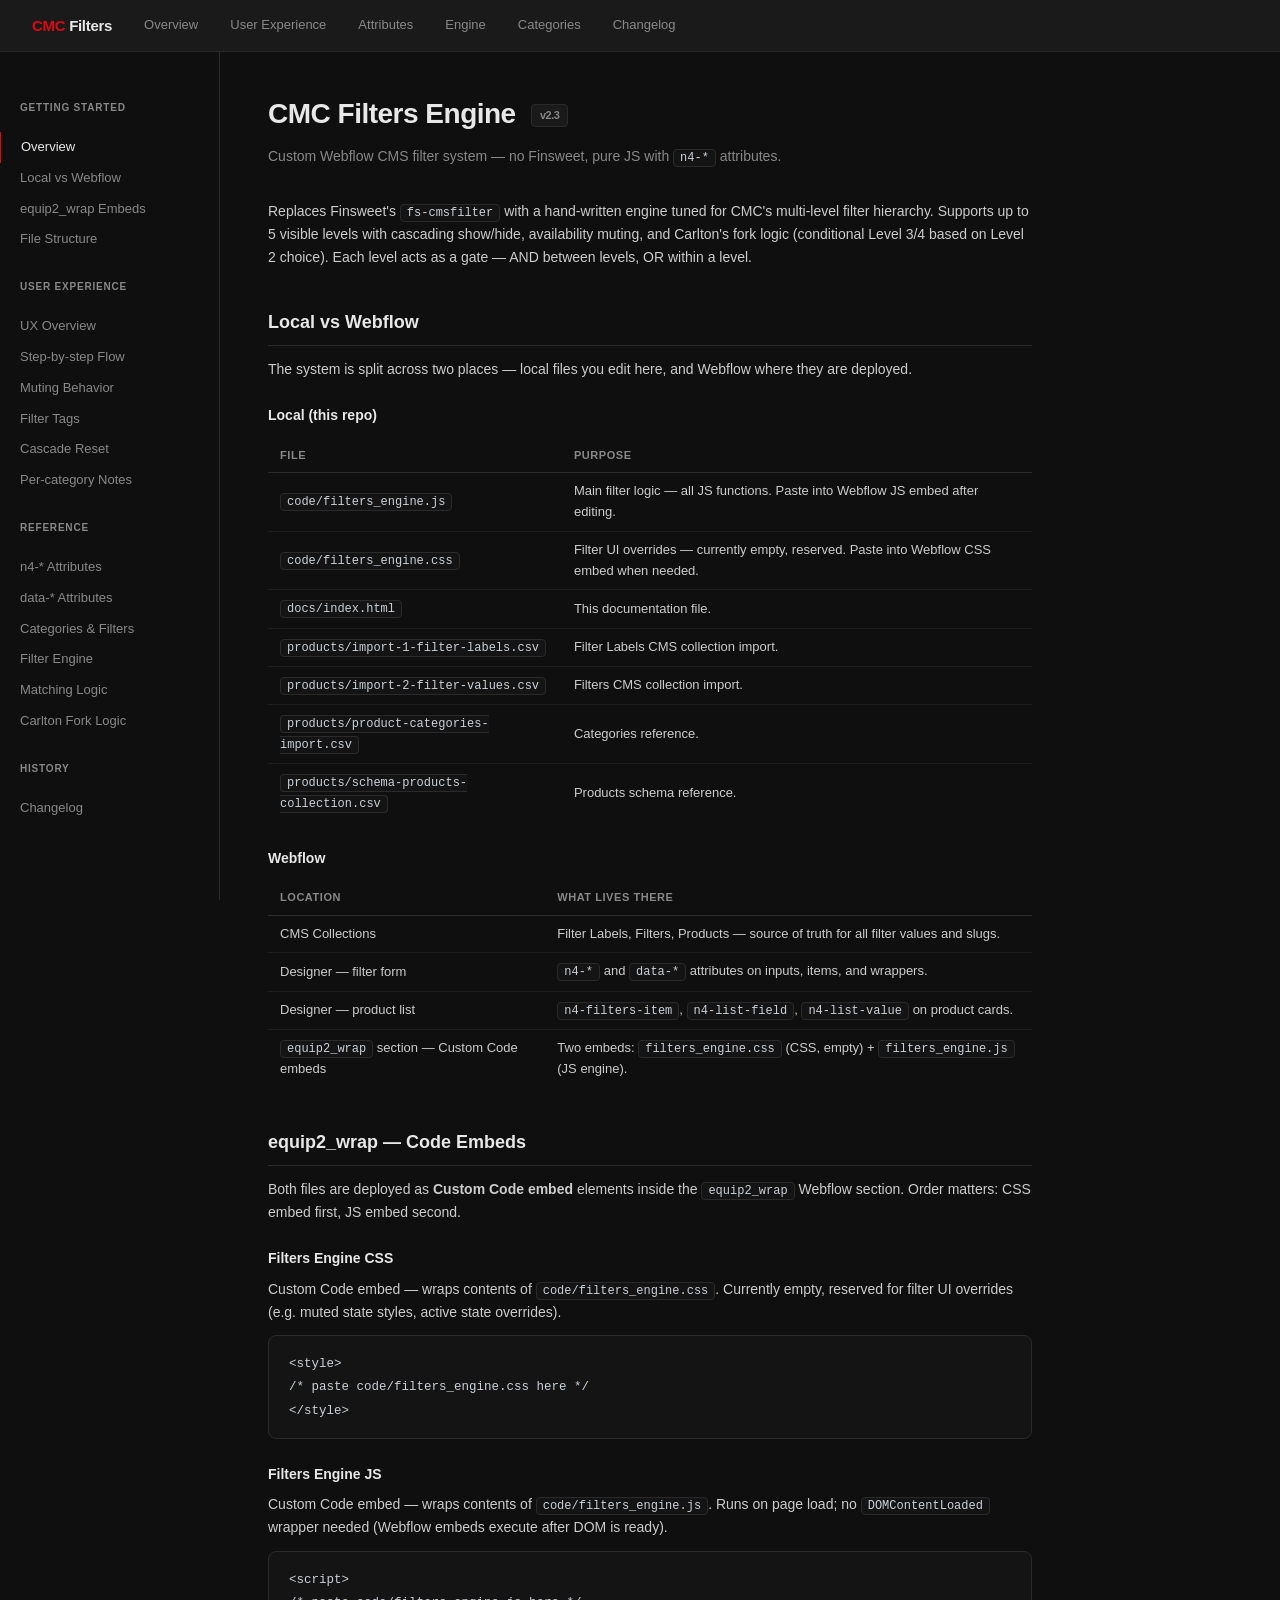
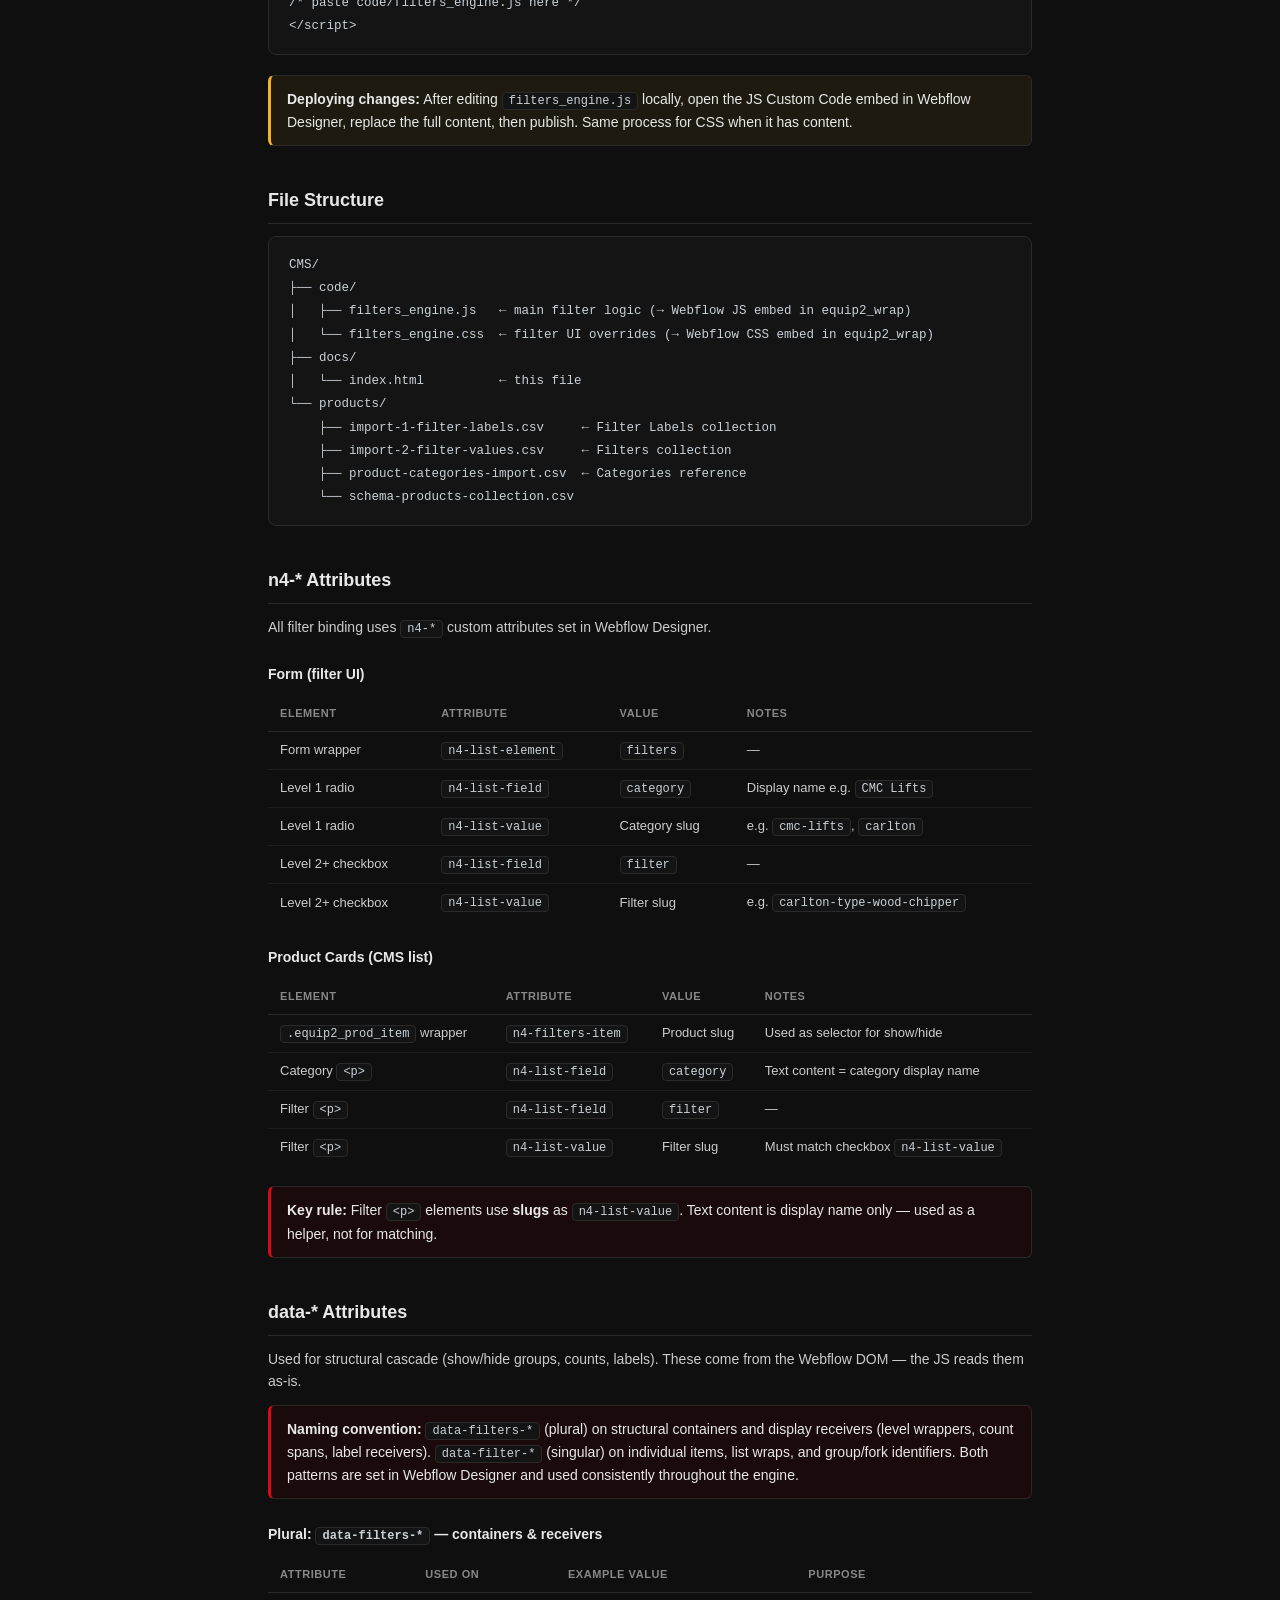
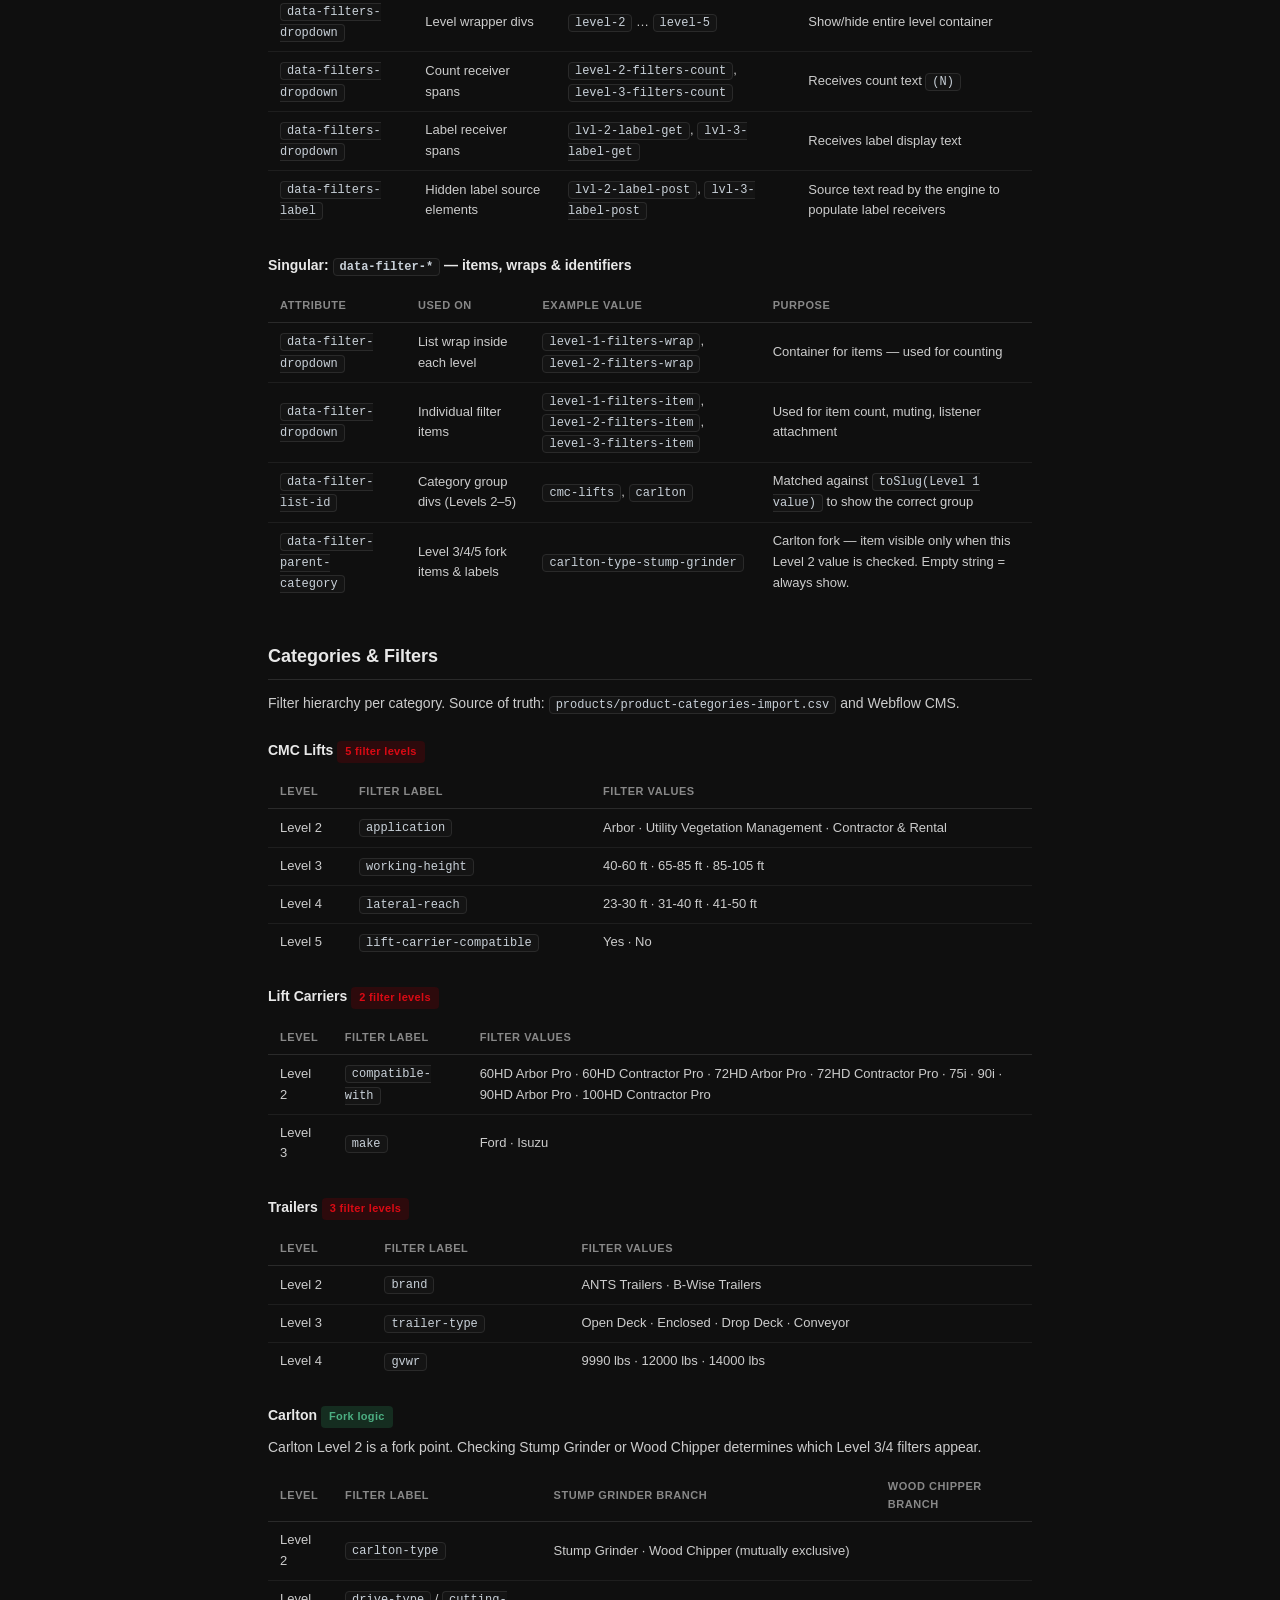
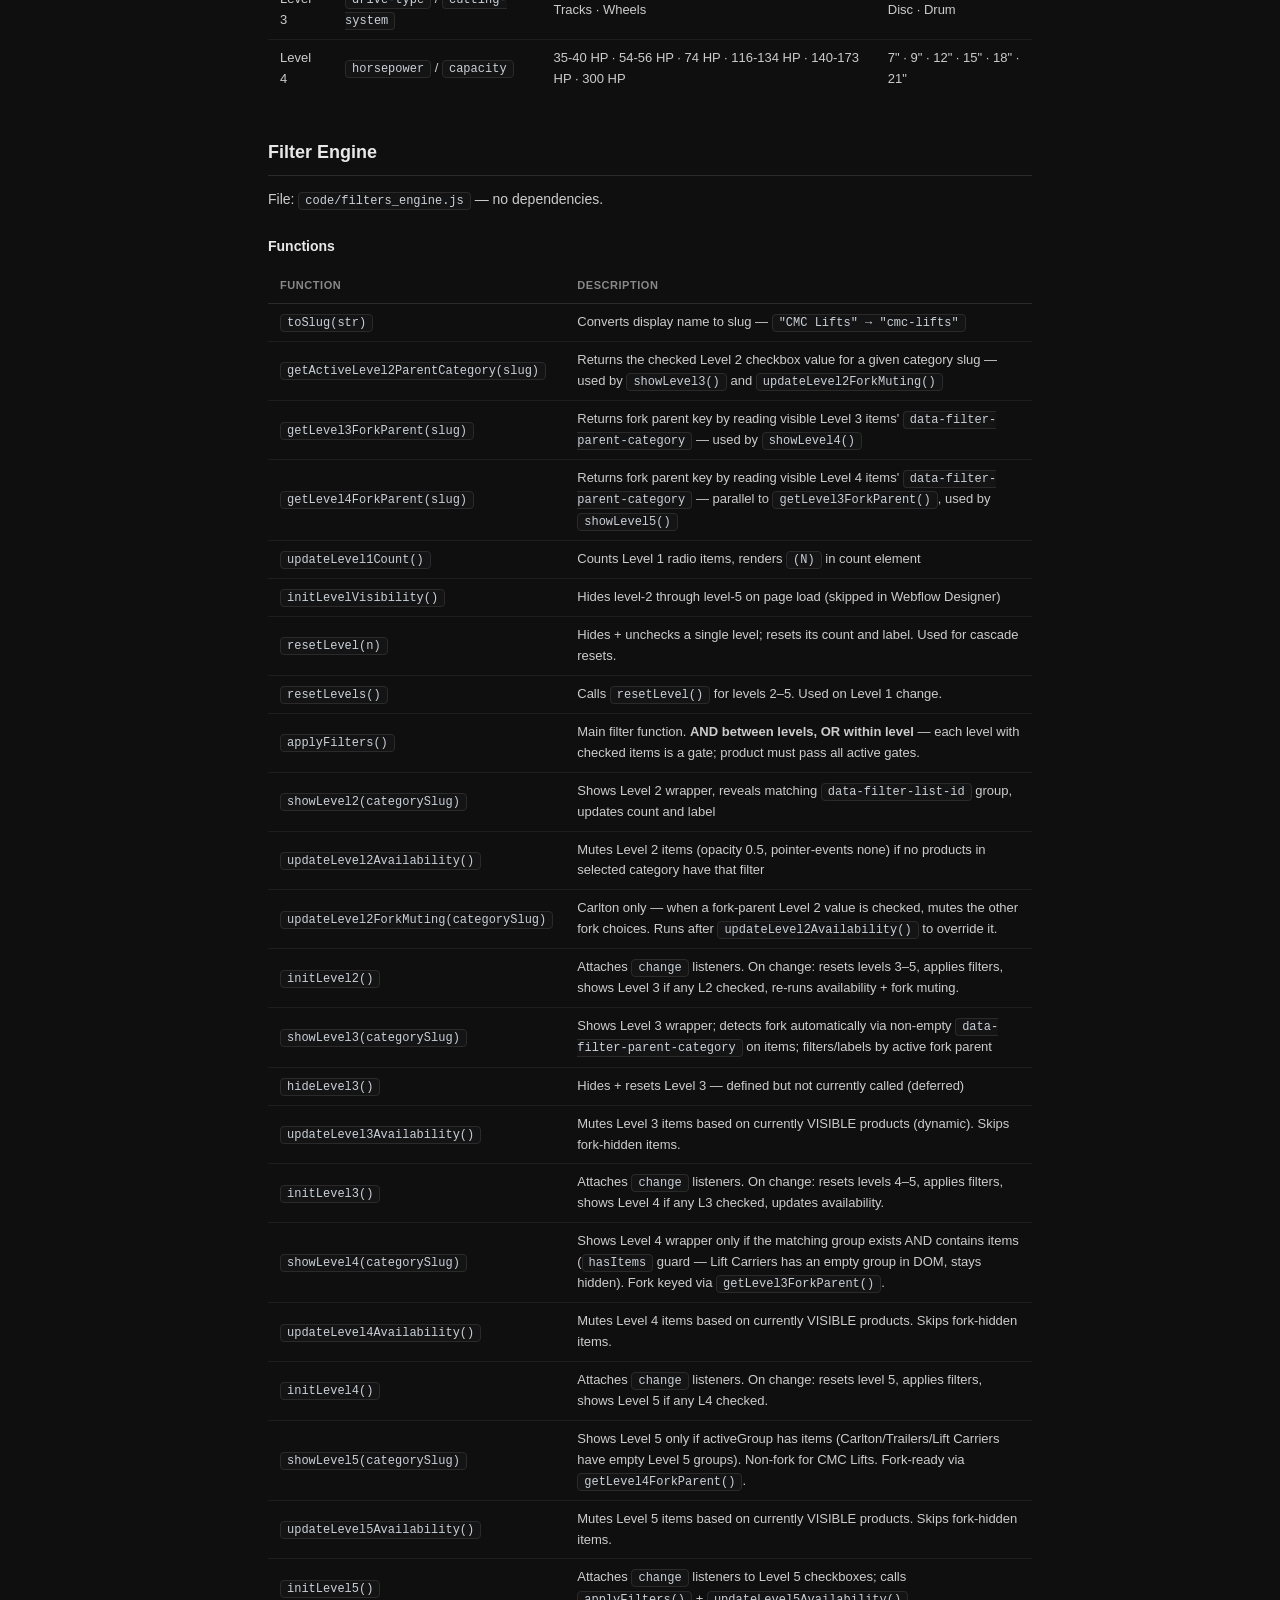
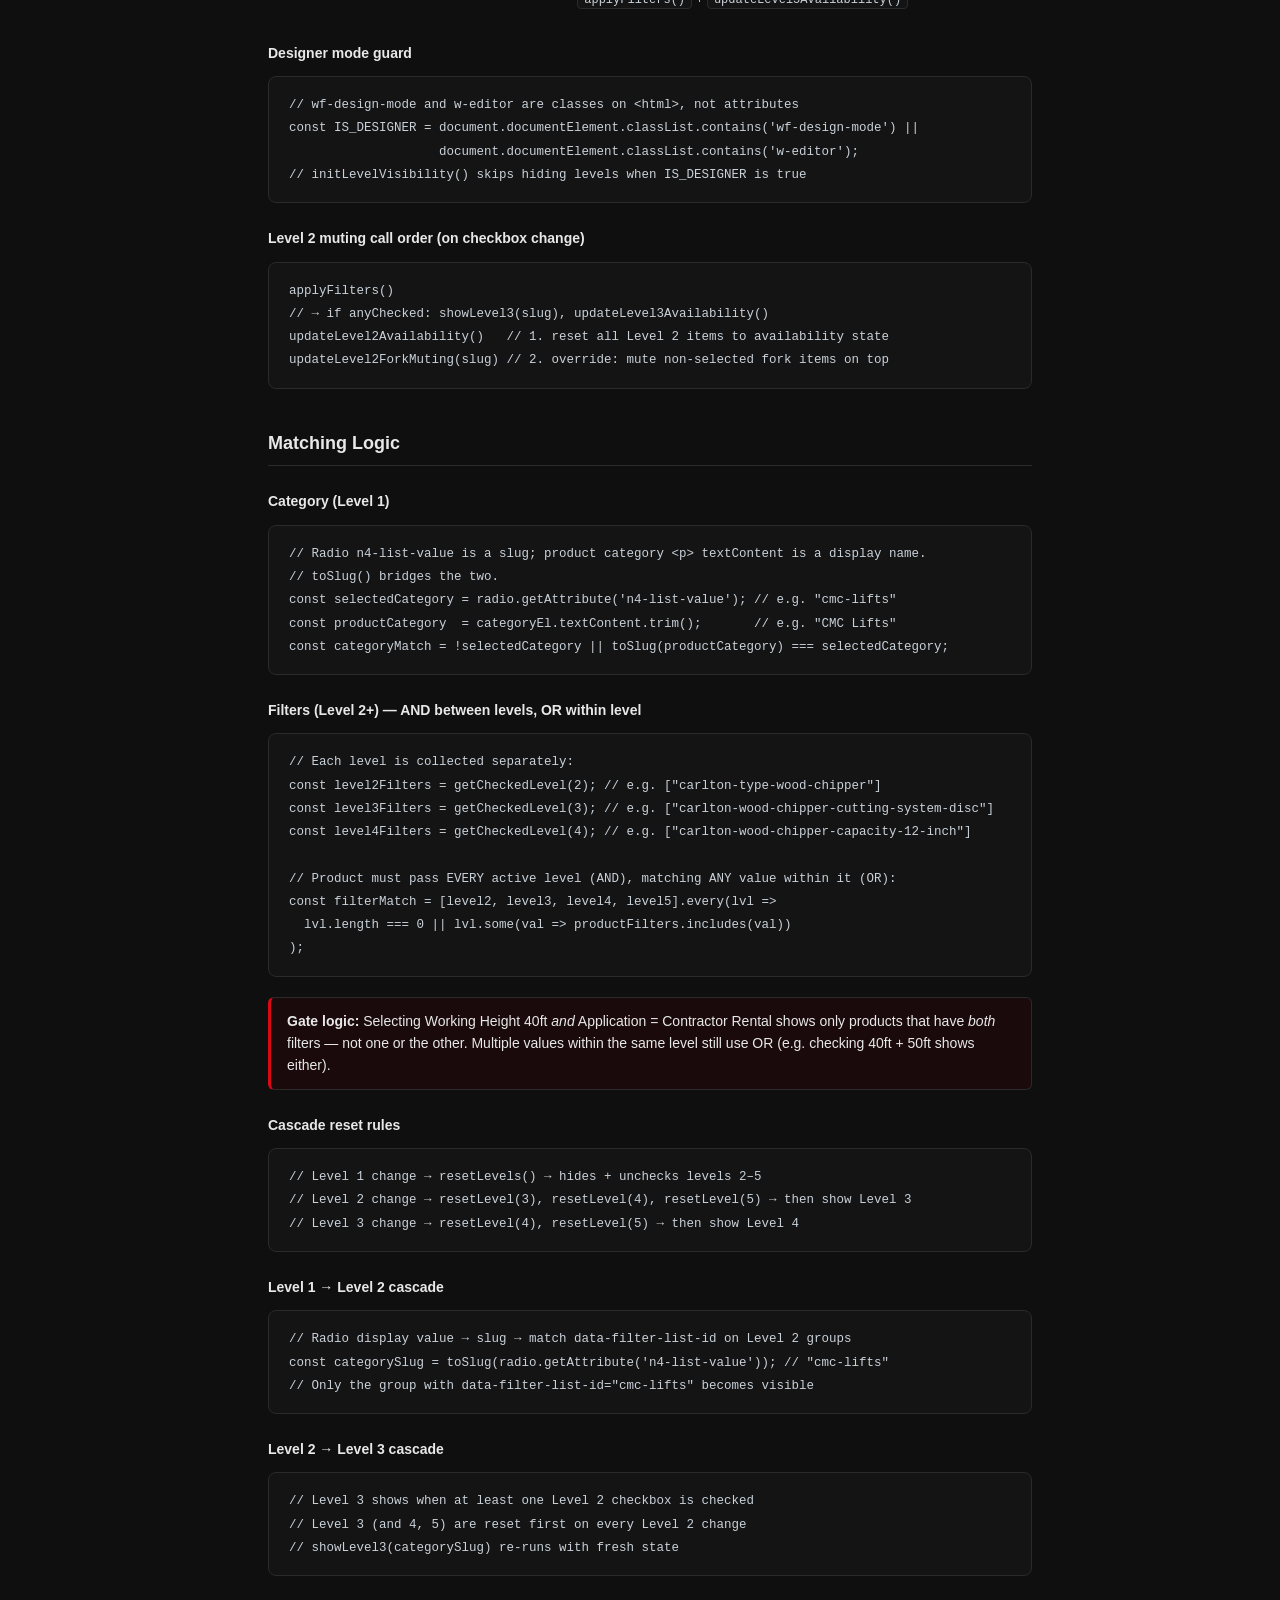
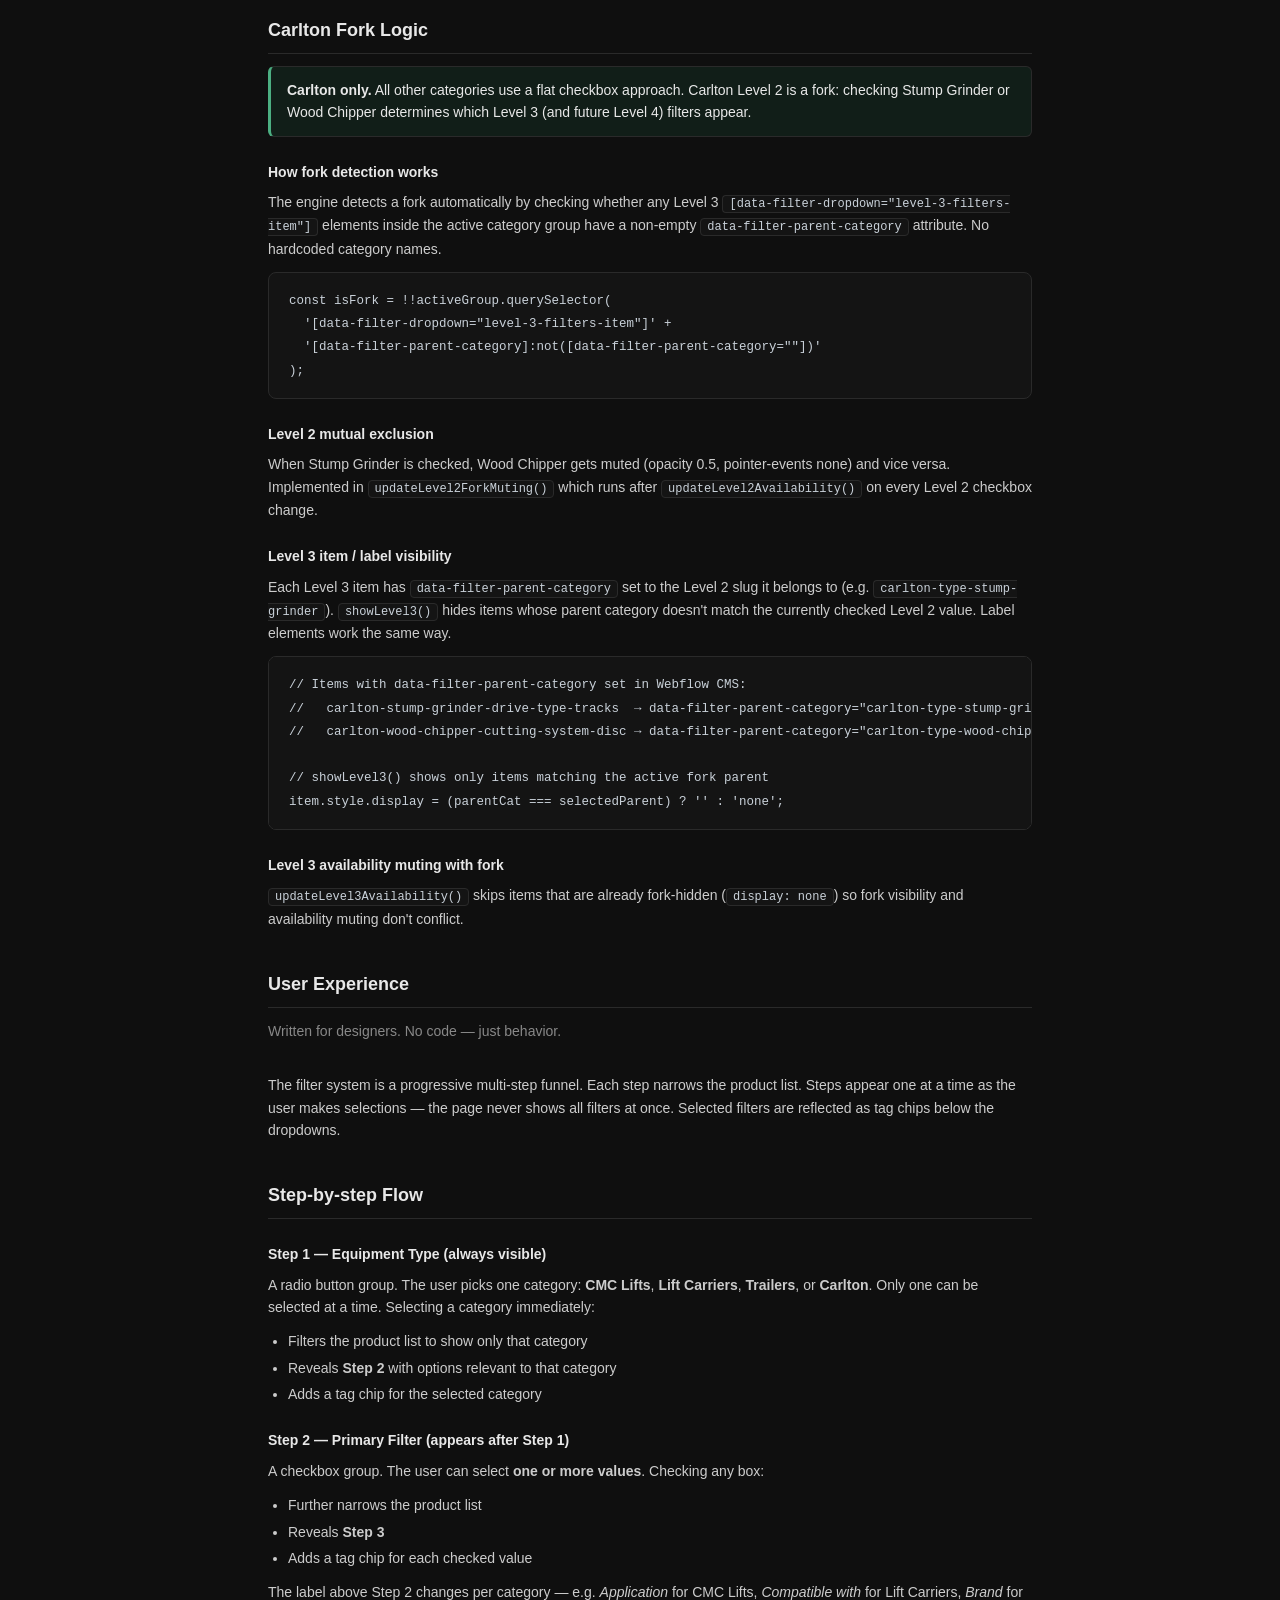
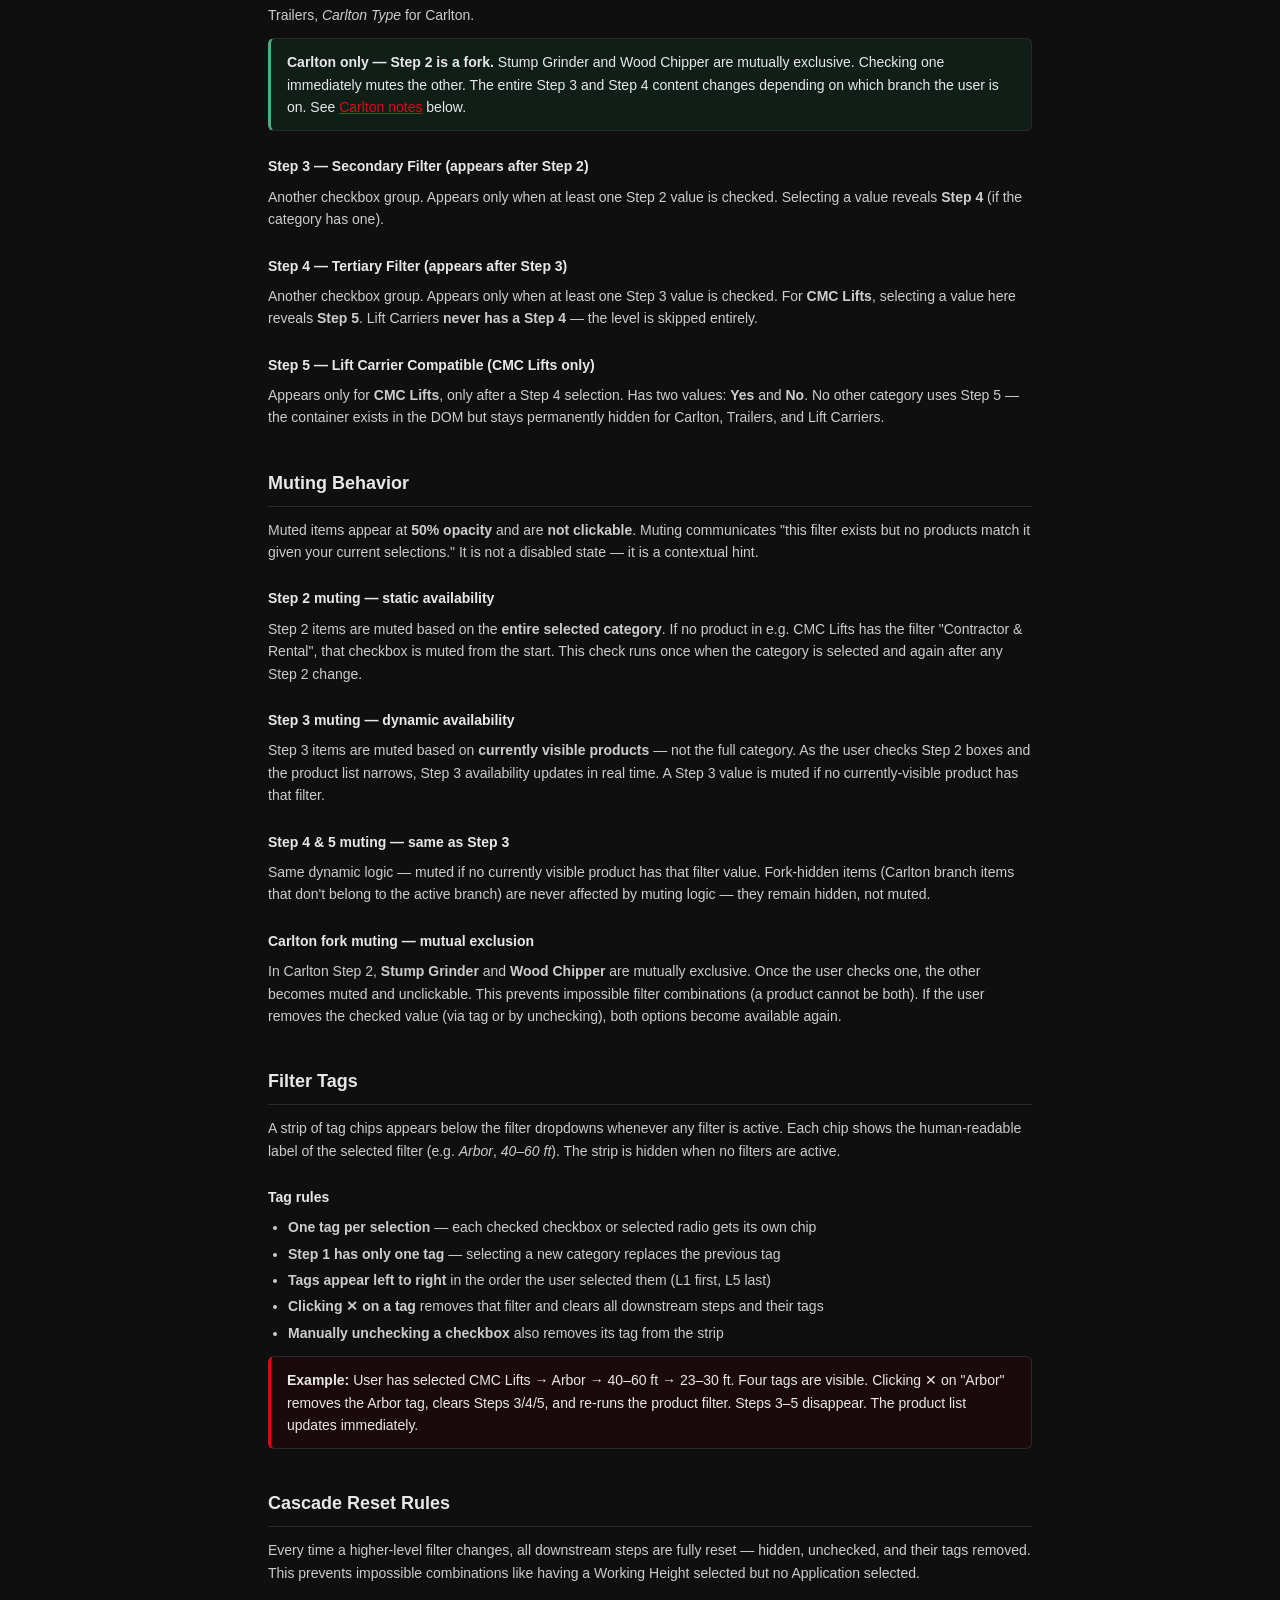
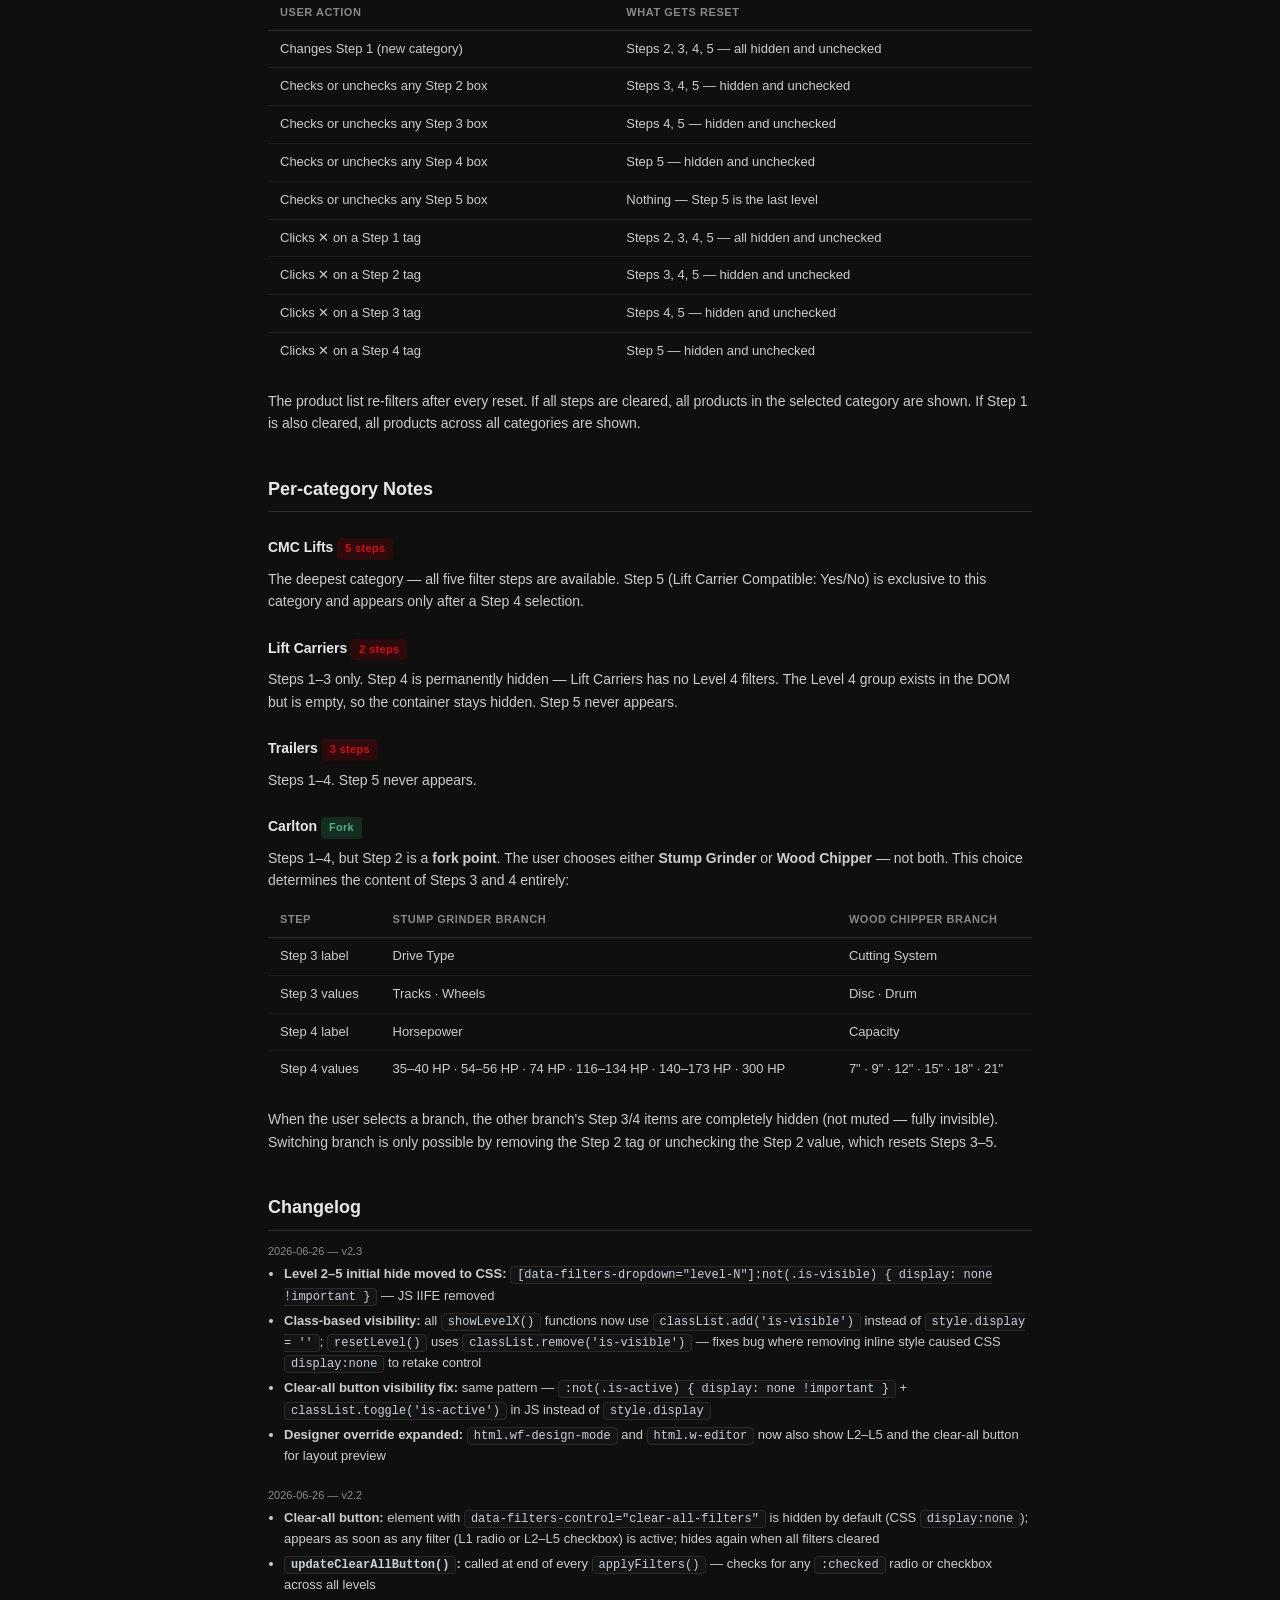
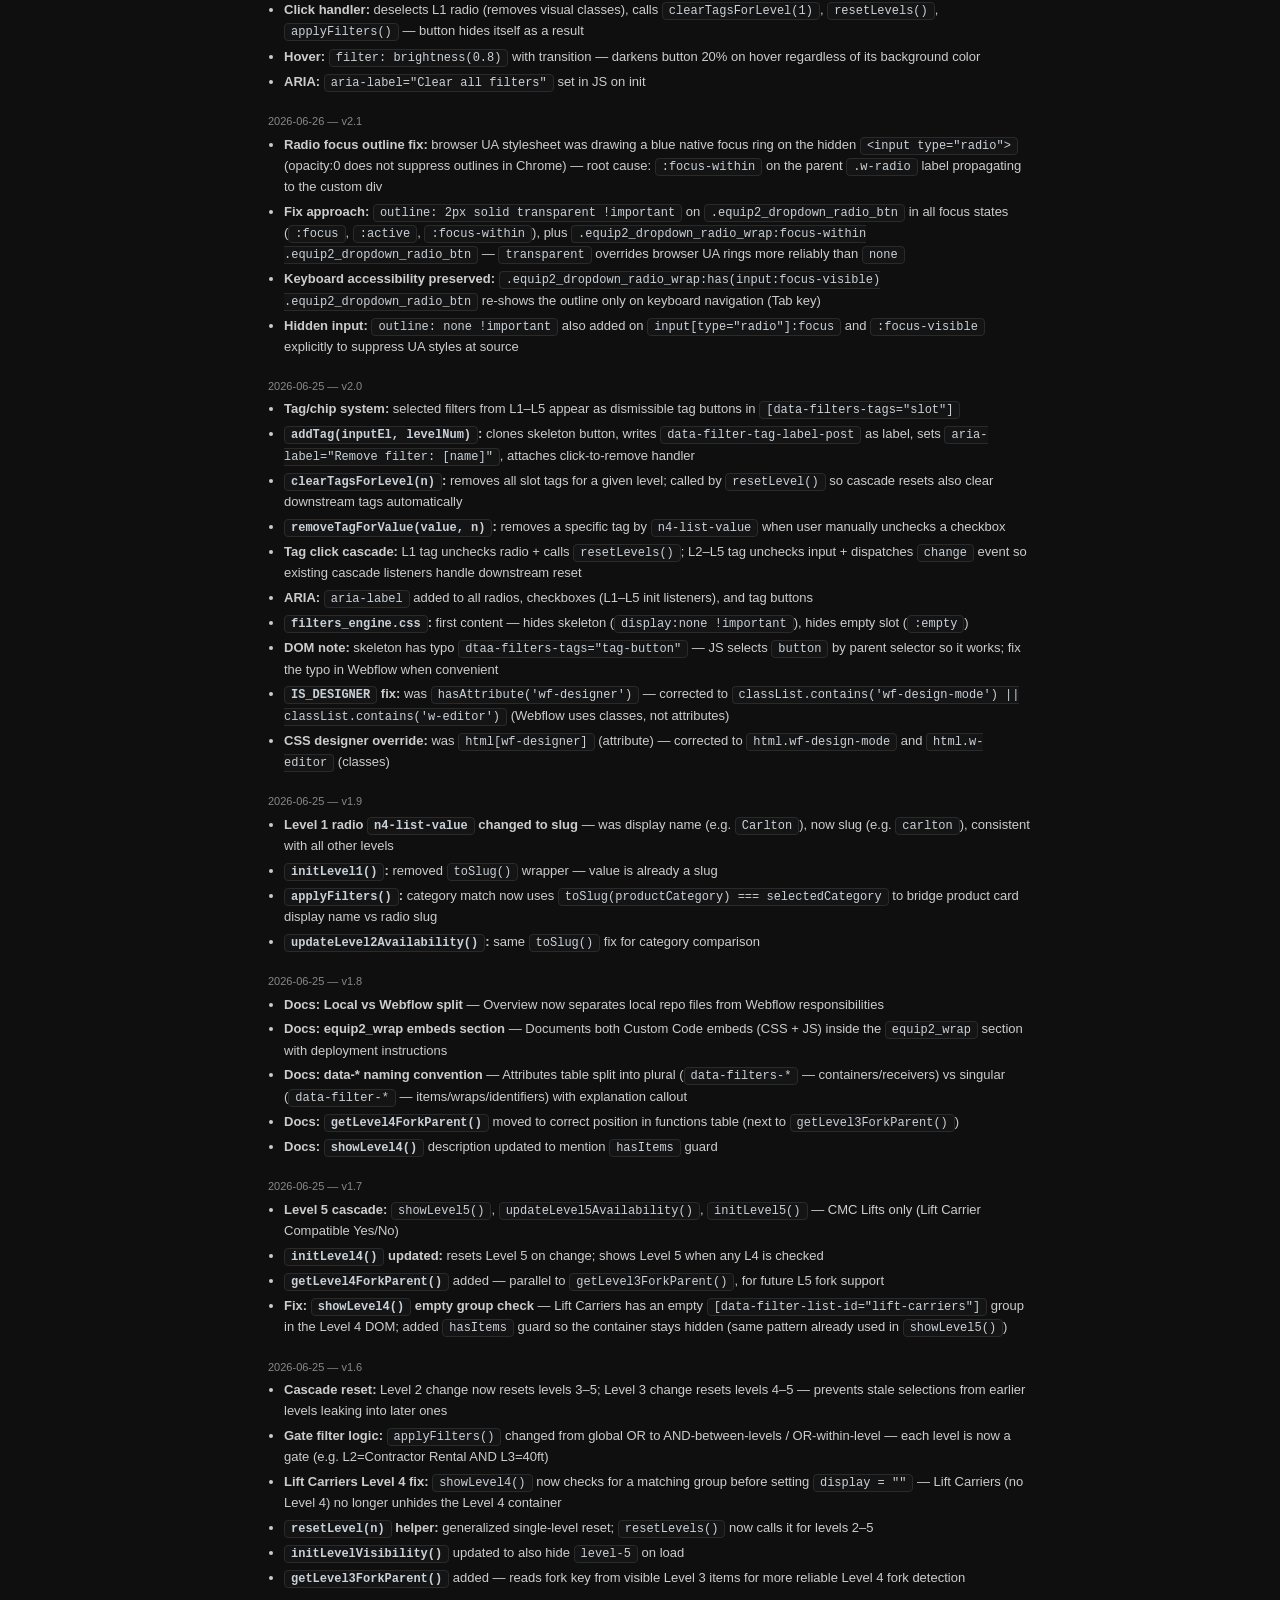
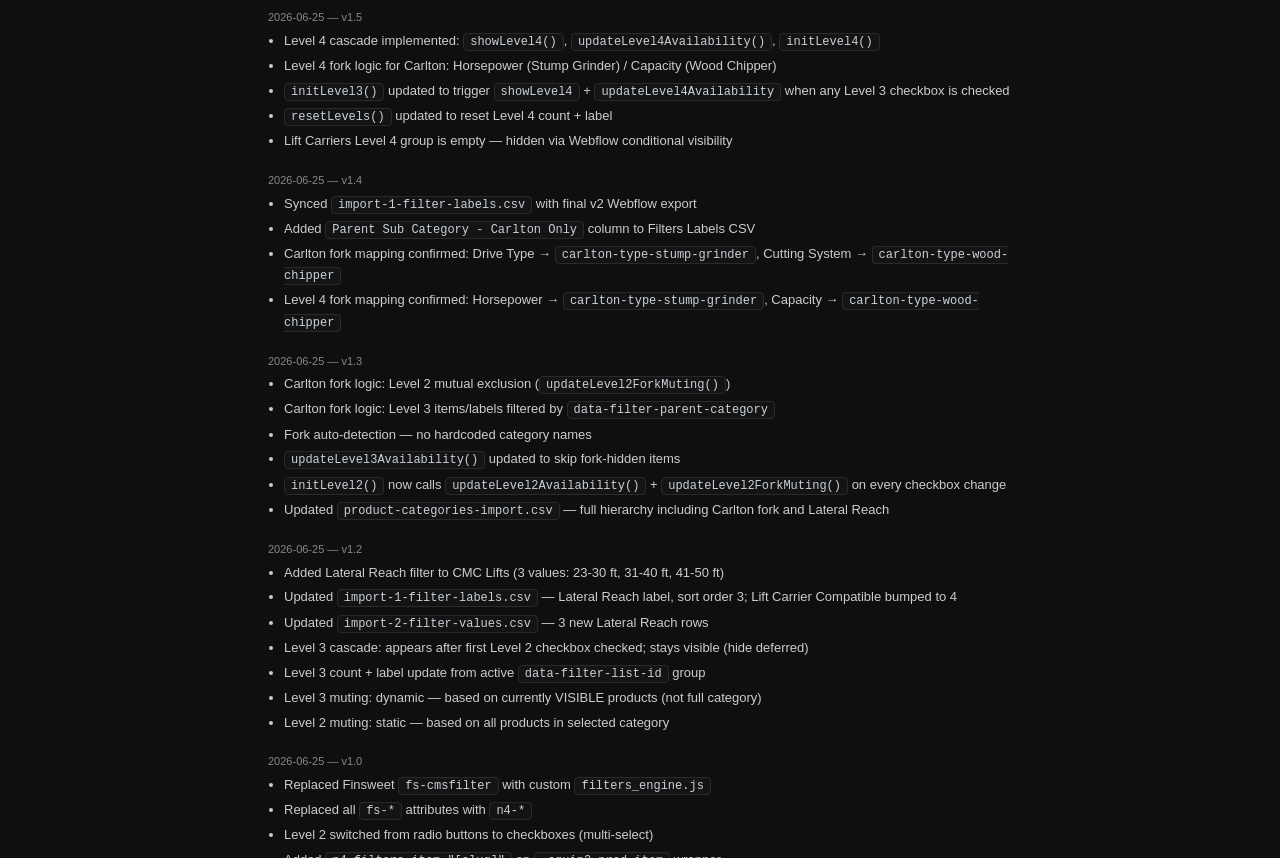
==== index.html @ 86ba0fef "chore: root index.html for GitHub Pages" ====
<!DOCTYPE html>
<html lang="en">
<head>
  <meta charset="UTF-8" />
  <meta name="viewport" content="width=device-width, initial-scale=1.0" />
  <title>CMC Filters Engine v2.3 — Docs</title>
  <style>
    :root {
      --bg: #0f0f0f;
      --surface: #1a1a1a;
      --border: #2a2a2a;
      --text: #e8e8e8;
      --muted: #888;
      --accent: #da0a14;
      --accent-hover: #ee1621;
      --green: #4caf82;
      --yellow: #f0b429;
      --red: #e05252;
      --code-bg: #141414;
    }
    * { box-sizing: border-box; margin: 0; padding: 0; }
    body {
      font-family: -apple-system, BlinkMacSystemFont, "Segoe UI", sans-serif;
      background: var(--bg);
      color: var(--text);
      font-size: 14px;
      line-height: 1.6;
    }
    nav {
      position: sticky; top: 0;
      background: var(--surface);
      border-bottom: 1px solid var(--border);
      padding: 0 32px;
      display: flex; align-items: center; gap: 32px;
      height: 52px;
      z-index: 100;
    }
    nav .logo { font-weight: 700; font-size: 15px; color: var(--accent); letter-spacing: -0.3px; }
    nav .logo span { color: var(--text); }
    nav a { color: var(--muted); text-decoration: none; font-size: 13px; }
    nav a:hover { color: var(--text); }
    .layout { display: flex; min-height: calc(100vh - 52px); }
    aside {
      width: 220px; flex-shrink: 0;
      border-right: 1px solid var(--border);
      padding: 24px 0;
      position: sticky; top: 52px;
      height: calc(100vh - 52px);
      overflow-y: auto;
    }
    aside h3 {
      font-size: 10px; font-weight: 600; letter-spacing: 0.08em;
      text-transform: uppercase; color: var(--muted);
      padding: 0 20px 8px;
    }
    aside ul { list-style: none; }
    aside ul li a {
      display: block; padding: 5px 20px;
      color: var(--muted); text-decoration: none; font-size: 13px;
    }
    aside ul li a:hover, aside ul li a.active { color: var(--text); }
    aside ul li a.active { border-left: 2px solid var(--accent); margin-left: -1px; }
    aside .section-gap { margin-top: 20px; }
    main { flex: 1; padding: 40px 48px; max-width: 860px; }
    h1 { font-size: 28px; font-weight: 700; margin-bottom: 8px; letter-spacing: -0.5px; }
    h2 {
      font-size: 18px; font-weight: 600; margin: 40px 0 12px;
      padding-bottom: 8px; border-bottom: 1px solid var(--border);
    }
    h3 { font-size: 14px; font-weight: 600; margin: 24px 0 8px; }
    p { margin-bottom: 12px; color: #ccc; }
    .subtitle { color: var(--muted); font-size: 14px; margin-bottom: 32px; }
    code {
      font-family: "SF Mono", "Fira Code", monospace;
      background: var(--code-bg);
      border: 1px solid var(--border);
      padding: 1px 6px; border-radius: 4px;
      font-size: 12px; color: #c9d1d9;
    }
    pre {
      background: var(--code-bg);
      border: 1px solid var(--border);
      border-radius: 8px;
      padding: 16px 20px;
      overflow-x: auto;
      margin: 12px 0 20px;
    }
    pre code {
      background: none; border: none; padding: 0;
      font-size: 12.5px; line-height: 1.7;
    }
    table { width: 100%; border-collapse: collapse; margin: 12px 0 20px; }
    th {
      text-align: left; font-size: 11px; font-weight: 600;
      text-transform: uppercase; letter-spacing: 0.05em;
      color: var(--muted); padding: 8px 12px;
      border-bottom: 1px solid var(--border);
    }
    td { padding: 8px 12px; border-bottom: 1px solid #1e1e1e; font-size: 13px; color: #ccc; }
    tr:last-child td { border-bottom: none; }
    .badge {
      display: inline-block; padding: 2px 8px; border-radius: 4px;
      font-size: 11px; font-weight: 600; letter-spacing: 0.03em;
    }
    .badge-blue { background: #2d0a0c; color: var(--accent); }
    .badge-green { background: #152d20; color: var(--green); }
    .badge-yellow { background: #2d2010; color: var(--yellow); }
    .callout {
      border: 1px solid var(--border);
      border-left: 3px solid var(--accent);
      background: #1a0a0b;
      border-radius: 6px;
      padding: 12px 16px;
      margin: 12px 0 20px;
    }
    .callout.warn { border-left-color: var(--yellow); background: #1e1a10; }
    .callout.fork { border-left-color: var(--green); background: #111e18; }
    .version-tag {
      display: inline-block;
      background: var(--surface); border: 1px solid var(--border);
      border-radius: 4px; padding: 2px 8px;
      font-size: 11px; color: var(--muted);
      margin-left: 8px; vertical-align: middle;
    }
    .changelog-entry { margin-bottom: 20px; }
    .changelog-entry .date { font-size: 11px; color: var(--muted); margin-bottom: 4px; }
    .changelog-entry ul { padding-left: 16px; color: #ccc; }
    .changelog-entry ul li { margin-bottom: 4px; font-size: 13px; }
    section { scroll-margin-top: 68px; }
  </style>
</head>
<body>

<nav>
  <span class="logo">CMC <span>Filters</span></span>
  <a href="#overview">Overview</a>
  <a href="#ux">User Experience</a>
  <a href="#attributes">Attributes</a>
  <a href="#engine">Engine</a>
  <a href="#categories">Categories</a>
  <a href="#changelog">Changelog</a>
</nav>

<div class="layout">
  <aside>
    <h3>Getting Started</h3>
    <ul>
      <li><a href="#overview" class="active">Overview</a></li>
      <li><a href="#local-vs-webflow">Local vs Webflow</a></li>
      <li><a href="#equip2-embed">equip2_wrap Embeds</a></li>
      <li><a href="#structure">File Structure</a></li>
    </ul>
    <div class="section-gap">
      <h3>User Experience</h3>
      <ul>
        <li><a href="#ux">UX Overview</a></li>
        <li><a href="#ux-flow">Step-by-step Flow</a></li>
        <li><a href="#ux-muting">Muting Behavior</a></li>
        <li><a href="#ux-tags">Filter Tags</a></li>
        <li><a href="#ux-cascade">Cascade Reset</a></li>
        <li><a href="#ux-categories">Per-category Notes</a></li>
      </ul>
    </div>
    <div class="section-gap">
      <h3>Reference</h3>
      <ul>
        <li><a href="#attributes">n4-* Attributes</a></li>
        <li><a href="#data-attributes">data-* Attributes</a></li>
        <li><a href="#categories">Categories & Filters</a></li>
        <li><a href="#engine">Filter Engine</a></li>
        <li><a href="#matching">Matching Logic</a></li>
        <li><a href="#fork">Carlton Fork Logic</a></li>
      </ul>
    </div>
    <div class="section-gap">
      <h3>History</h3>
      <ul>
        <li><a href="#changelog">Changelog</a></li>
      </ul>
    </div>
  </aside>

  <main>

    <section id="overview">
      <h1>CMC Filters Engine <span class="version-tag">v2.3</span></h1>
      <p class="subtitle">Custom Webflow CMS filter system — no Finsweet, pure JS with <code>n4-*</code> attributes.</p>
      <p>
        Replaces Finsweet's <code>fs-cmsfilter</code> with a hand-written engine tuned for CMC's
        multi-level filter hierarchy. Supports up to 5 visible levels with cascading show/hide,
        availability muting, and Carlton's fork logic (conditional Level 3/4 based on Level 2 choice).
        Each level acts as a gate — AND between levels, OR within a level.
      </p>

      <h2 id="local-vs-webflow">Local vs Webflow</h2>
      <p>The system is split across two places — local files you edit here, and Webflow where they are deployed.</p>

      <h3>Local (this repo)</h3>
      <table>
        <thead><tr><th>File</th><th>Purpose</th></tr></thead>
        <tbody>
          <tr><td><code>code/filters_engine.js</code></td><td>Main filter logic — all JS functions. Paste into Webflow JS embed after editing.</td></tr>
          <tr><td><code>code/filters_engine.css</code></td><td>Filter UI overrides — currently empty, reserved. Paste into Webflow CSS embed when needed.</td></tr>
          <tr><td><code>docs/index.html</code></td><td>This documentation file.</td></tr>
          <tr><td><code>products/import-1-filter-labels.csv</code></td><td>Filter Labels CMS collection import.</td></tr>
          <tr><td><code>products/import-2-filter-values.csv</code></td><td>Filters CMS collection import.</td></tr>
          <tr><td><code>products/product-categories-import.csv</code></td><td>Categories reference.</td></tr>
          <tr><td><code>products/schema-products-collection.csv</code></td><td>Products schema reference.</td></tr>
        </tbody>
      </table>

      <h3>Webflow</h3>
      <table>
        <thead><tr><th>Location</th><th>What lives there</th></tr></thead>
        <tbody>
          <tr><td>CMS Collections</td><td>Filter Labels, Filters, Products — source of truth for all filter values and slugs.</td></tr>
          <tr><td>Designer — filter form</td><td><code>n4-*</code> and <code>data-*</code> attributes on inputs, items, and wrappers.</td></tr>
          <tr><td>Designer — product list</td><td><code>n4-filters-item</code>, <code>n4-list-field</code>, <code>n4-list-value</code> on product cards.</td></tr>
          <tr><td><code>equip2_wrap</code> section — Custom Code embeds</td><td>Two embeds: <code>filters_engine.css</code> (CSS, empty) + <code>filters_engine.js</code> (JS engine).</td></tr>
        </tbody>
      </table>

      <h2 id="equip2-embed">equip2_wrap — Code Embeds</h2>
      <p>
        Both files are deployed as <strong>Custom Code embed</strong> elements inside the
        <code>equip2_wrap</code> Webflow section. Order matters: CSS embed first, JS embed second.
      </p>

      <h3>Filters Engine CSS</h3>
      <p>Custom Code embed — wraps contents of <code>code/filters_engine.css</code>. Currently empty, reserved for filter UI overrides (e.g. muted state styles, active state overrides).</p>
      <pre><code>&lt;style&gt;
/* paste code/filters_engine.css here */
&lt;/style&gt;</code></pre>

      <h3>Filters Engine JS</h3>
      <p>Custom Code embed — wraps contents of <code>code/filters_engine.js</code>. Runs on page load; no <code>DOMContentLoaded</code> wrapper needed (Webflow embeds execute after DOM is ready).</p>
      <pre><code>&lt;script&gt;
/* paste code/filters_engine.js here */
&lt;/script&gt;</code></pre>

      <div class="callout warn">
        <strong>Deploying changes:</strong> After editing <code>filters_engine.js</code> locally, open the JS Custom Code embed in Webflow Designer, replace the full content, then publish. Same process for CSS when it has content.
      </div>

      <h2 id="structure">File Structure</h2>
      <pre><code>CMS/
├── code/
│   ├── filters_engine.js   ← main filter logic (→ Webflow JS embed in equip2_wrap)
│   └── filters_engine.css  ← filter UI overrides (→ Webflow CSS embed in equip2_wrap)
├── docs/
│   └── index.html          ← this file
└── products/
    ├── import-1-filter-labels.csv     ← Filter Labels collection
    ├── import-2-filter-values.csv     ← Filters collection
    ├── product-categories-import.csv  ← Categories reference
    └── schema-products-collection.csv</code></pre>
    </section>

    <section id="attributes">
      <h2>n4-* Attributes</h2>
      <p>All filter binding uses <code>n4-*</code> custom attributes set in Webflow Designer.</p>

      <h3>Form (filter UI)</h3>
      <table>
        <thead><tr><th>Element</th><th>Attribute</th><th>Value</th><th>Notes</th></tr></thead>
        <tbody>
          <tr><td>Form wrapper</td><td><code>n4-list-element</code></td><td><code>filters</code></td><td>—</td></tr>
          <tr><td>Level 1 radio</td><td><code>n4-list-field</code></td><td><code>category</code></td><td>Display name e.g. <code>CMC Lifts</code></td></tr>
          <tr><td>Level 1 radio</td><td><code>n4-list-value</code></td><td>Category slug</td><td>e.g. <code>cmc-lifts</code>, <code>carlton</code></td></tr>
          <tr><td>Level 2+ checkbox</td><td><code>n4-list-field</code></td><td><code>filter</code></td><td>—</td></tr>
          <tr><td>Level 2+ checkbox</td><td><code>n4-list-value</code></td><td>Filter slug</td><td>e.g. <code>carlton-type-wood-chipper</code></td></tr>
        </tbody>
      </table>

      <h3>Product Cards (CMS list)</h3>
      <table>
        <thead><tr><th>Element</th><th>Attribute</th><th>Value</th><th>Notes</th></tr></thead>
        <tbody>
          <tr><td><code>.equip2_prod_item</code> wrapper</td><td><code>n4-filters-item</code></td><td>Product slug</td><td>Used as selector for show/hide</td></tr>
          <tr><td>Category <code>&lt;p&gt;</code></td><td><code>n4-list-field</code></td><td><code>category</code></td><td>Text content = category display name</td></tr>
          <tr><td>Filter <code>&lt;p&gt;</code></td><td><code>n4-list-field</code></td><td><code>filter</code></td><td>—</td></tr>
          <tr><td>Filter <code>&lt;p&gt;</code></td><td><code>n4-list-value</code></td><td>Filter slug</td><td>Must match checkbox <code>n4-list-value</code></td></tr>
        </tbody>
      </table>

      <div class="callout">
        <strong>Key rule:</strong> Filter <code>&lt;p&gt;</code> elements use <strong>slugs</strong> as <code>n4-list-value</code>.
        Text content is display name only — used as a helper, not for matching.
      </div>
    </section>

    <section id="data-attributes">
      <h2>data-* Attributes</h2>
      <p>Used for structural cascade (show/hide groups, counts, labels). These come from the Webflow DOM — the JS reads them as-is.</p>

      <div class="callout">
        <strong>Naming convention:</strong> <code>data-filters-*</code> (plural) on structural containers and display receivers (level wrappers, count spans, label receivers).
        <code>data-filter-*</code> (singular) on individual items, list wraps, and group/fork identifiers.
        Both patterns are set in Webflow Designer and used consistently throughout the engine.
      </div>

      <h3>Plural: <code>data-filters-*</code> — containers &amp; receivers</h3>
      <table>
        <thead><tr><th>Attribute</th><th>Used on</th><th>Example value</th><th>Purpose</th></tr></thead>
        <tbody>
          <tr><td><code>data-filters-dropdown</code></td><td>Level wrapper divs</td><td><code>level-2</code> … <code>level-5</code></td><td>Show/hide entire level container</td></tr>
          <tr><td><code>data-filters-dropdown</code></td><td>Count receiver spans</td><td><code>level-2-filters-count</code>, <code>level-3-filters-count</code></td><td>Receives count text <code>(N)</code></td></tr>
          <tr><td><code>data-filters-dropdown</code></td><td>Label receiver spans</td><td><code>lvl-2-label-get</code>, <code>lvl-3-label-get</code></td><td>Receives label display text</td></tr>
          <tr><td><code>data-filters-label</code></td><td>Hidden label source elements</td><td><code>lvl-2-label-post</code>, <code>lvl-3-label-post</code></td><td>Source text read by the engine to populate label receivers</td></tr>
        </tbody>
      </table>

      <h3>Singular: <code>data-filter-*</code> — items, wraps &amp; identifiers</h3>
      <table>
        <thead><tr><th>Attribute</th><th>Used on</th><th>Example value</th><th>Purpose</th></tr></thead>
        <tbody>
          <tr><td><code>data-filter-dropdown</code></td><td>List wrap inside each level</td><td><code>level-1-filters-wrap</code>, <code>level-2-filters-wrap</code></td><td>Container for items — used for counting</td></tr>
          <tr><td><code>data-filter-dropdown</code></td><td>Individual filter items</td><td><code>level-1-filters-item</code>, <code>level-2-filters-item</code>, <code>level-3-filters-item</code></td><td>Used for item count, muting, listener attachment</td></tr>
          <tr><td><code>data-filter-list-id</code></td><td>Category group divs (Levels 2–5)</td><td><code>cmc-lifts</code>, <code>carlton</code></td><td>Matched against <code>toSlug(Level 1 value)</code> to show the correct group</td></tr>
          <tr><td><code>data-filter-parent-category</code></td><td>Level 3/4/5 fork items &amp; labels</td><td><code>carlton-type-stump-grinder</code></td><td>Carlton fork — item visible only when this Level 2 value is checked. Empty string = always show.</td></tr>
        </tbody>
      </table>
    </section>

    <section id="categories">
      <h2>Categories & Filters</h2>
      <p>Filter hierarchy per category. Source of truth: <code>products/product-categories-import.csv</code> and Webflow CMS.</p>

      <h3>CMC Lifts <span class="badge badge-blue">5 filter levels</span></h3>
      <table>
        <thead><tr><th>Level</th><th>Filter Label</th><th>Filter Values</th></tr></thead>
        <tbody>
          <tr><td>Level 2</td><td><code>application</code></td><td>Arbor · Utility Vegetation Management · Contractor &amp; Rental</td></tr>
          <tr><td>Level 3</td><td><code>working-height</code></td><td>40-60 ft · 65-85 ft · 85-105 ft</td></tr>
          <tr><td>Level 4</td><td><code>lateral-reach</code></td><td>23-30 ft · 31-40 ft · 41-50 ft</td></tr>
          <tr><td>Level 5</td><td><code>lift-carrier-compatible</code></td><td>Yes · No</td></tr>
        </tbody>
      </table>

      <h3>Lift Carriers <span class="badge badge-blue">2 filter levels</span></h3>
      <table>
        <thead><tr><th>Level</th><th>Filter Label</th><th>Filter Values</th></tr></thead>
        <tbody>
          <tr><td>Level 2</td><td><code>compatible-with</code></td><td>60HD Arbor Pro · 60HD Contractor Pro · 72HD Arbor Pro · 72HD Contractor Pro · 75i · 90i · 90HD Arbor Pro · 100HD Contractor Pro</td></tr>
          <tr><td>Level 3</td><td><code>make</code></td><td>Ford · Isuzu</td></tr>
        </tbody>
      </table>

      <h3>Trailers <span class="badge badge-blue">3 filter levels</span></h3>
      <table>
        <thead><tr><th>Level</th><th>Filter Label</th><th>Filter Values</th></tr></thead>
        <tbody>
          <tr><td>Level 2</td><td><code>brand</code></td><td>ANTS Trailers · B-Wise Trailers</td></tr>
          <tr><td>Level 3</td><td><code>trailer-type</code></td><td>Open Deck · Enclosed · Drop Deck · Conveyor</td></tr>
          <tr><td>Level 4</td><td><code>gvwr</code></td><td>9990 lbs · 12000 lbs · 14000 lbs</td></tr>
        </tbody>
      </table>

      <h3>Carlton <span class="badge badge-green">Fork logic</span></h3>
      <p>Carlton Level 2 is a fork point. Checking Stump Grinder or Wood Chipper determines which Level 3/4 filters appear.</p>
      <table>
        <thead><tr><th>Level</th><th>Filter Label</th><th>Stump Grinder branch</th><th>Wood Chipper branch</th></tr></thead>
        <tbody>
          <tr><td>Level 2</td><td><code>carlton-type</code></td><td colspan="2">Stump Grinder · Wood Chipper (mutually exclusive)</td></tr>
          <tr><td>Level 3</td><td><code>drive-type</code> / <code>cutting-system</code></td><td>Tracks · Wheels</td><td>Disc · Drum</td></tr>
          <tr><td>Level 4</td><td><code>horsepower</code> / <code>capacity</code></td><td>35-40 HP · 54-56 HP · 74 HP · 116-134 HP · 140-173 HP · 300 HP</td><td>7" · 9" · 12" · 15" · 18" · 21"</td></tr>
        </tbody>
      </table>
    </section>

    <section id="engine">
      <h2>Filter Engine</h2>
      <p>File: <code>code/filters_engine.js</code> — no dependencies.</p>

      <h3>Functions</h3>
      <table>
        <thead><tr><th>Function</th><th>Description</th></tr></thead>
        <tbody>
          <tr><td><code>toSlug(str)</code></td><td>Converts display name to slug — <code>"CMC Lifts" → "cmc-lifts"</code></td></tr>
          <tr><td><code>getActiveLevel2ParentCategory(slug)</code></td><td>Returns the checked Level 2 checkbox value for a given category slug — used by <code>showLevel3()</code> and <code>updateLevel2ForkMuting()</code></td></tr>
          <tr><td><code>getLevel3ForkParent(slug)</code></td><td>Returns fork parent key by reading visible Level 3 items' <code>data-filter-parent-category</code> — used by <code>showLevel4()</code></td></tr>
          <tr><td><code>getLevel4ForkParent(slug)</code></td><td>Returns fork parent key by reading visible Level 4 items' <code>data-filter-parent-category</code> — parallel to <code>getLevel3ForkParent()</code>, used by <code>showLevel5()</code></td></tr>
          <tr><td><code>updateLevel1Count()</code></td><td>Counts Level 1 radio items, renders <code>(N)</code> in count element</td></tr>
          <tr><td><code>initLevelVisibility()</code></td><td>Hides level-2 through level-5 on page load (skipped in Webflow Designer)</td></tr>
          <tr><td><code>resetLevel(n)</code></td><td>Hides + unchecks a single level; resets its count and label. Used for cascade resets.</td></tr>
          <tr><td><code>resetLevels()</code></td><td>Calls <code>resetLevel()</code> for levels 2–5. Used on Level 1 change.</td></tr>
          <tr><td><code>applyFilters()</code></td><td>Main filter function. <strong>AND between levels, OR within level</strong> — each level with checked items is a gate; product must pass all active gates.</td></tr>
          <tr><td><code>showLevel2(categorySlug)</code></td><td>Shows Level 2 wrapper, reveals matching <code>data-filter-list-id</code> group, updates count and label</td></tr>
          <tr><td><code>updateLevel2Availability()</code></td><td>Mutes Level 2 items (opacity 0.5, pointer-events none) if no products in selected category have that filter</td></tr>
          <tr><td><code>updateLevel2ForkMuting(categorySlug)</code></td><td>Carlton only — when a fork-parent Level 2 value is checked, mutes the other fork choices. Runs after <code>updateLevel2Availability()</code> to override it.</td></tr>
          <tr><td><code>initLevel2()</code></td><td>Attaches <code>change</code> listeners. On change: resets levels 3–5, applies filters, shows Level 3 if any L2 checked, re-runs availability + fork muting.</td></tr>
          <tr><td><code>showLevel3(categorySlug)</code></td><td>Shows Level 3 wrapper; detects fork automatically via non-empty <code>data-filter-parent-category</code> on items; filters/labels by active fork parent</td></tr>
          <tr><td><code>hideLevel3()</code></td><td>Hides + resets Level 3 — defined but not currently called (deferred)</td></tr>
          <tr><td><code>updateLevel3Availability()</code></td><td>Mutes Level 3 items based on currently VISIBLE products (dynamic). Skips fork-hidden items.</td></tr>
          <tr><td><code>initLevel3()</code></td><td>Attaches <code>change</code> listeners. On change: resets levels 4–5, applies filters, shows Level 4 if any L3 checked, updates availability.</td></tr>
          <tr><td><code>showLevel4(categorySlug)</code></td><td>Shows Level 4 wrapper only if the matching group exists AND contains items (<code>hasItems</code> guard — Lift Carriers has an empty group in DOM, stays hidden). Fork keyed via <code>getLevel3ForkParent()</code>.</td></tr>
          <tr><td><code>updateLevel4Availability()</code></td><td>Mutes Level 4 items based on currently VISIBLE products. Skips fork-hidden items.</td></tr>
          <tr><td><code>initLevel4()</code></td><td>Attaches <code>change</code> listeners. On change: resets level 5, applies filters, shows Level 5 if any L4 checked.</td></tr>
          <tr><td><code>showLevel5(categorySlug)</code></td><td>Shows Level 5 only if activeGroup has items (Carlton/Trailers/Lift Carriers have empty Level 5 groups). Non-fork for CMC Lifts. Fork-ready via <code>getLevel4ForkParent()</code>.</td></tr>
          <tr><td><code>updateLevel5Availability()</code></td><td>Mutes Level 5 items based on currently VISIBLE products. Skips fork-hidden items.</td></tr>
          <tr><td><code>initLevel5()</code></td><td>Attaches <code>change</code> listeners to Level 5 checkboxes; calls <code>applyFilters()</code> + <code>updateLevel5Availability()</code></td></tr>
        </tbody>
      </table>

      <h3>Designer mode guard</h3>
      <pre><code>// wf-design-mode and w-editor are classes on &lt;html&gt;, not attributes
const IS_DESIGNER = document.documentElement.classList.contains('wf-design-mode') ||
                    document.documentElement.classList.contains('w-editor');
// initLevelVisibility() skips hiding levels when IS_DESIGNER is true</code></pre>

      <h3>Level 2 muting call order (on checkbox change)</h3>
      <pre><code>applyFilters()
// → if anyChecked: showLevel3(slug), updateLevel3Availability()
updateLevel2Availability()   // 1. reset all Level 2 items to availability state
updateLevel2ForkMuting(slug) // 2. override: mute non-selected fork items on top</code></pre>
    </section>

    <section id="matching">
      <h2>Matching Logic</h2>

      <h3>Category (Level 1)</h3>
      <pre><code>// Radio n4-list-value is a slug; product category &lt;p&gt; textContent is a display name.
// toSlug() bridges the two.
const selectedCategory = radio.getAttribute('n4-list-value'); // e.g. "cmc-lifts"
const productCategory  = categoryEl.textContent.trim();       // e.g. "CMC Lifts"
const categoryMatch = !selectedCategory || toSlug(productCategory) === selectedCategory;</code></pre>

      <h3>Filters (Level 2+) — AND between levels, OR within level</h3>
      <pre><code>// Each level is collected separately:
const level2Filters = getCheckedLevel(2); // e.g. ["carlton-type-wood-chipper"]
const level3Filters = getCheckedLevel(3); // e.g. ["carlton-wood-chipper-cutting-system-disc"]
const level4Filters = getCheckedLevel(4); // e.g. ["carlton-wood-chipper-capacity-12-inch"]

// Product must pass EVERY active level (AND), matching ANY value within it (OR):
const filterMatch = [level2, level3, level4, level5].every(lvl =>
  lvl.length === 0 || lvl.some(val => productFilters.includes(val))
);</code></pre>

      <div class="callout">
        <strong>Gate logic:</strong> Selecting Working Height 40ft <em>and</em> Application = Contractor Rental
        shows only products that have <em>both</em> filters — not one or the other.
        Multiple values within the same level still use OR (e.g. checking 40ft + 50ft shows either).
      </div>

      <h3>Cascade reset rules</h3>
      <pre><code>// Level 1 change → resetLevels() → hides + unchecks levels 2–5
// Level 2 change → resetLevel(3), resetLevel(4), resetLevel(5) → then show Level 3
// Level 3 change → resetLevel(4), resetLevel(5) → then show Level 4</code></pre>

      <h3>Level 1 → Level 2 cascade</h3>
      <pre><code>// Radio display value → slug → match data-filter-list-id on Level 2 groups
const categorySlug = toSlug(radio.getAttribute('n4-list-value')); // "cmc-lifts"
// Only the group with data-filter-list-id="cmc-lifts" becomes visible</code></pre>

      <h3>Level 2 → Level 3 cascade</h3>
      <pre><code>// Level 3 shows when at least one Level 2 checkbox is checked
// Level 3 (and 4, 5) are reset first on every Level 2 change
// showLevel3(categorySlug) re-runs with fresh state</code></pre>
    </section>

    <section id="fork">
      <h2>Carlton Fork Logic</h2>

      <div class="callout fork">
        <strong>Carlton only.</strong> All other categories use a flat checkbox approach.
        Carlton Level 2 is a fork: checking Stump Grinder or Wood Chipper determines
        which Level 3 (and future Level 4) filters appear.
      </div>

      <h3>How fork detection works</h3>
      <p>
        The engine detects a fork automatically by checking whether any Level 3
        <code>[data-filter-dropdown="level-3-filters-item"]</code> elements inside the active
        category group have a non-empty <code>data-filter-parent-category</code> attribute.
        No hardcoded category names.
      </p>
      <pre><code>const isFork = !!activeGroup.querySelector(
  '[data-filter-dropdown="level-3-filters-item"]' +
  '[data-filter-parent-category]:not([data-filter-parent-category=""])'
);</code></pre>

      <h3>Level 2 mutual exclusion</h3>
      <p>
        When Stump Grinder is checked, Wood Chipper gets muted (opacity 0.5, pointer-events none)
        and vice versa. Implemented in <code>updateLevel2ForkMuting()</code> which runs after
        <code>updateLevel2Availability()</code> on every Level 2 checkbox change.
      </p>

      <h3>Level 3 item / label visibility</h3>
      <p>
        Each Level 3 item has <code>data-filter-parent-category</code> set to the Level 2 slug
        it belongs to (e.g. <code>carlton-type-stump-grinder</code>). <code>showLevel3()</code>
        hides items whose parent category doesn't match the currently checked Level 2 value.
        Label elements work the same way.
      </p>
      <pre><code>// Items with data-filter-parent-category set in Webflow CMS:
//   carlton-stump-grinder-drive-type-tracks  → data-filter-parent-category="carlton-type-stump-grinder"
//   carlton-wood-chipper-cutting-system-disc → data-filter-parent-category="carlton-type-wood-chipper"

// showLevel3() shows only items matching the active fork parent
item.style.display = (parentCat === selectedParent) ? '' : 'none';</code></pre>

      <h3>Level 3 availability muting with fork</h3>
      <p>
        <code>updateLevel3Availability()</code> skips items that are already fork-hidden
        (<code>display: none</code>) so fork visibility and availability muting don't conflict.
      </p>
    </section>

    <section id="ux">
      <h2>User Experience</h2>
      <p class="subtitle">Written for designers. No code — just behavior.</p>
      <p>
        The filter system is a progressive multi-step funnel. Each step narrows the product list.
        Steps appear one at a time as the user makes selections — the page never shows all filters at once.
        Selected filters are reflected as tag chips below the dropdowns.
      </p>

      <h2 id="ux-flow">Step-by-step Flow</h2>

      <h3>Step 1 — Equipment Type (always visible)</h3>
      <p>
        A radio button group. The user picks one category: <strong>CMC Lifts</strong>, <strong>Lift Carriers</strong>,
        <strong>Trailers</strong>, or <strong>Carlton</strong>. Only one can be selected at a time.
        Selecting a category immediately:
      </p>
      <ul style="padding-left:20px; color:#ccc; margin-bottom:12px;">
        <li style="margin-bottom:4px">Filters the product list to show only that category</li>
        <li style="margin-bottom:4px">Reveals <strong>Step 2</strong> with options relevant to that category</li>
        <li style="margin-bottom:4px">Adds a tag chip for the selected category</li>
      </ul>

      <h3>Step 2 — Primary Filter (appears after Step 1)</h3>
      <p>
        A checkbox group. The user can select <strong>one or more values</strong>. Checking any box:
      </p>
      <ul style="padding-left:20px; color:#ccc; margin-bottom:12px;">
        <li style="margin-bottom:4px">Further narrows the product list</li>
        <li style="margin-bottom:4px">Reveals <strong>Step 3</strong></li>
        <li style="margin-bottom:4px">Adds a tag chip for each checked value</li>
      </ul>
      <p>
        The label above Step 2 changes per category — e.g. <em>Application</em> for CMC Lifts,
        <em>Compatible with</em> for Lift Carriers, <em>Brand</em> for Trailers, <em>Carlton Type</em> for Carlton.
      </p>
      <div class="callout fork">
        <strong>Carlton only — Step 2 is a fork.</strong> Stump Grinder and Wood Chipper are mutually exclusive.
        Checking one immediately mutes the other. The entire Step 3 and Step 4 content changes
        depending on which branch the user is on. See <a href="#ux-categories" style="color:var(--accent)">Carlton notes</a> below.
      </div>

      <h3>Step 3 — Secondary Filter (appears after Step 2)</h3>
      <p>
        Another checkbox group. Appears only when at least one Step 2 value is checked.
        Selecting a value reveals <strong>Step 4</strong> (if the category has one).
      </p>

      <h3>Step 4 — Tertiary Filter (appears after Step 3)</h3>
      <p>
        Another checkbox group. Appears only when at least one Step 3 value is checked.
        For <strong>CMC Lifts</strong>, selecting a value here reveals <strong>Step 5</strong>.
        Lift Carriers <strong>never has a Step 4</strong> — the level is skipped entirely.
      </p>

      <h3>Step 5 — Lift Carrier Compatible (CMC Lifts only)</h3>
      <p>
        Appears only for <strong>CMC Lifts</strong>, only after a Step 4 selection.
        Has two values: <strong>Yes</strong> and <strong>No</strong>.
        No other category uses Step 5 — the container exists in the DOM but stays permanently hidden for Carlton, Trailers, and Lift Carriers.
      </p>

      <h2 id="ux-muting">Muting Behavior</h2>
      <p>
        Muted items appear at <strong>50% opacity</strong> and are <strong>not clickable</strong>.
        Muting communicates "this filter exists but no products match it given your current selections."
        It is not a disabled state — it is a contextual hint.
      </p>

      <h3>Step 2 muting — static availability</h3>
      <p>
        Step 2 items are muted based on the <strong>entire selected category</strong>.
        If no product in e.g. CMC Lifts has the filter "Contractor &amp; Rental", that checkbox is muted from the start.
        This check runs once when the category is selected and again after any Step 2 change.
      </p>

      <h3>Step 3 muting — dynamic availability</h3>
      <p>
        Step 3 items are muted based on <strong>currently visible products</strong> — not the full category.
        As the user checks Step 2 boxes and the product list narrows, Step 3 availability updates in real time.
        A Step 3 value is muted if no currently-visible product has that filter.
      </p>

      <h3>Step 4 &amp; 5 muting — same as Step 3</h3>
      <p>
        Same dynamic logic — muted if no currently visible product has that filter value.
        Fork-hidden items (Carlton branch items that don't belong to the active branch)
        are never affected by muting logic — they remain hidden, not muted.
      </p>

      <h3>Carlton fork muting — mutual exclusion</h3>
      <p>
        In Carlton Step 2, <strong>Stump Grinder</strong> and <strong>Wood Chipper</strong> are mutually exclusive.
        Once the user checks one, the other becomes muted and unclickable.
        This prevents impossible filter combinations (a product cannot be both).
        If the user removes the checked value (via tag or by unchecking), both options become available again.
      </p>

      <h2 id="ux-tags">Filter Tags</h2>
      <p>
        A strip of tag chips appears below the filter dropdowns whenever any filter is active.
        Each chip shows the human-readable label of the selected filter (e.g. <em>Arbor</em>, <em>40–60 ft</em>).
        The strip is hidden when no filters are active.
      </p>

      <h3>Tag rules</h3>
      <ul style="padding-left:20px; color:#ccc; margin-bottom:12px;">
        <li style="margin-bottom:4px"><strong>One tag per selection</strong> — each checked checkbox or selected radio gets its own chip</li>
        <li style="margin-bottom:4px"><strong>Step 1 has only one tag</strong> — selecting a new category replaces the previous tag</li>
        <li style="margin-bottom:4px"><strong>Tags appear left to right</strong> in the order the user selected them (L1 first, L5 last)</li>
        <li style="margin-bottom:4px"><strong>Clicking ✕ on a tag</strong> removes that filter and clears all downstream steps and their tags</li>
        <li style="margin-bottom:4px"><strong>Manually unchecking a checkbox</strong> also removes its tag from the strip</li>
      </ul>

      <div class="callout">
        <strong>Example:</strong> User has selected CMC Lifts → Arbor → 40–60 ft → 23–30 ft.
        Four tags are visible. Clicking ✕ on "Arbor" removes the Arbor tag, clears Steps 3/4/5,
        and re-runs the product filter. Steps 3–5 disappear. The product list updates immediately.
      </div>

      <h2 id="ux-cascade">Cascade Reset Rules</h2>
      <p>
        Every time a higher-level filter changes, all downstream steps are fully reset —
        hidden, unchecked, and their tags removed. This prevents impossible combinations
        like having a Working Height selected but no Application selected.
      </p>
      <table>
        <thead><tr><th>User action</th><th>What gets reset</th></tr></thead>
        <tbody>
          <tr><td>Changes Step 1 (new category)</td><td>Steps 2, 3, 4, 5 — all hidden and unchecked</td></tr>
          <tr><td>Checks or unchecks any Step 2 box</td><td>Steps 3, 4, 5 — hidden and unchecked</td></tr>
          <tr><td>Checks or unchecks any Step 3 box</td><td>Steps 4, 5 — hidden and unchecked</td></tr>
          <tr><td>Checks or unchecks any Step 4 box</td><td>Step 5 — hidden and unchecked</td></tr>
          <tr><td>Checks or unchecks any Step 5 box</td><td>Nothing — Step 5 is the last level</td></tr>
          <tr><td>Clicks ✕ on a Step 1 tag</td><td>Steps 2, 3, 4, 5 — all hidden and unchecked</td></tr>
          <tr><td>Clicks ✕ on a Step 2 tag</td><td>Steps 3, 4, 5 — hidden and unchecked</td></tr>
          <tr><td>Clicks ✕ on a Step 3 tag</td><td>Steps 4, 5 — hidden and unchecked</td></tr>
          <tr><td>Clicks ✕ on a Step 4 tag</td><td>Step 5 — hidden and unchecked</td></tr>
        </tbody>
      </table>
      <p>
        The product list re-filters after every reset. If all steps are cleared, all products
        in the selected category are shown. If Step 1 is also cleared, all products across
        all categories are shown.
      </p>

      <h2 id="ux-categories">Per-category Notes</h2>

      <h3>CMC Lifts <span class="badge badge-blue">5 steps</span></h3>
      <p>The deepest category — all five filter steps are available. Step 5 (Lift Carrier Compatible: Yes/No) is exclusive to this category and appears only after a Step 4 selection.</p>

      <h3>Lift Carriers <span class="badge badge-blue">2 steps</span></h3>
      <p>Steps 1–3 only. Step 4 is permanently hidden — Lift Carriers has no Level 4 filters. The Level 4 group exists in the DOM but is empty, so the container stays hidden. Step 5 never appears.</p>

      <h3>Trailers <span class="badge badge-blue">3 steps</span></h3>
      <p>Steps 1–4. Step 5 never appears.</p>

      <h3>Carlton <span class="badge badge-green">Fork</span></h3>
      <p>
        Steps 1–4, but Step 2 is a <strong>fork point</strong>. The user chooses either
        <strong>Stump Grinder</strong> or <strong>Wood Chipper</strong> — not both.
        This choice determines the content of Steps 3 and 4 entirely:
      </p>
      <table>
        <thead><tr><th>Step</th><th>Stump Grinder branch</th><th>Wood Chipper branch</th></tr></thead>
        <tbody>
          <tr><td>Step 3 label</td><td>Drive Type</td><td>Cutting System</td></tr>
          <tr><td>Step 3 values</td><td>Tracks · Wheels</td><td>Disc · Drum</td></tr>
          <tr><td>Step 4 label</td><td>Horsepower</td><td>Capacity</td></tr>
          <tr><td>Step 4 values</td><td>35–40 HP · 54–56 HP · 74 HP · 116–134 HP · 140–173 HP · 300 HP</td><td>7" · 9" · 12" · 15" · 18" · 21"</td></tr>
        </tbody>
      </table>
      <p>
        When the user selects a branch, the other branch's Step 3/4 items are completely hidden
        (not muted — fully invisible). Switching branch is only possible by removing the Step 2 tag
        or unchecking the Step 2 value, which resets Steps 3–5.
      </p>

    </section>

    <section id="changelog">
      <h2>Changelog</h2>

      <div class="changelog-entry">
        <div class="date">2026-06-26 — v2.3</div>
        <ul>
          <li><strong>Level 2–5 initial hide moved to CSS:</strong> <code>[data-filters-dropdown="level-N"]:not(.is-visible) { display: none !important }</code> — JS IIFE removed</li>
          <li><strong>Class-based visibility:</strong> all <code>showLevelX()</code> functions now use <code>classList.add('is-visible')</code> instead of <code>style.display = ''</code>; <code>resetLevel()</code> uses <code>classList.remove('is-visible')</code> — fixes bug where removing inline style caused CSS <code>display:none</code> to retake control</li>
          <li><strong>Clear-all button visibility fix:</strong> same pattern — <code>:not(.is-active) { display: none !important }</code> + <code>classList.toggle('is-active')</code> in JS instead of <code>style.display</code></li>
          <li><strong>Designer override expanded:</strong> <code>html.wf-design-mode</code> and <code>html.w-editor</code> now also show L2–L5 and the clear-all button for layout preview</li>
        </ul>
      </div>

      <div class="changelog-entry">
        <div class="date">2026-06-26 — v2.2</div>
        <ul>
          <li><strong>Clear-all button:</strong> element with <code>data-filters-control="clear-all-filters"</code> is hidden by default (CSS <code>display:none</code>); appears as soon as any filter (L1 radio or L2–L5 checkbox) is active; hides again when all filters cleared</li>
          <li><strong><code>updateClearAllButton()</code>:</strong> called at end of every <code>applyFilters()</code> — checks for any <code>:checked</code> radio or checkbox across all levels</li>
          <li><strong>Click handler:</strong> deselects L1 radio (removes visual classes), calls <code>clearTagsForLevel(1)</code>, <code>resetLevels()</code>, <code>applyFilters()</code> — button hides itself as a result</li>
          <li><strong>Hover:</strong> <code>filter: brightness(0.8)</code> with transition — darkens button 20% on hover regardless of its background color</li>
          <li><strong>ARIA:</strong> <code>aria-label="Clear all filters"</code> set in JS on init</li>
        </ul>
      </div>

      <div class="changelog-entry">
        <div class="date">2026-06-26 — v2.1</div>
        <ul>
          <li><strong>Radio focus outline fix:</strong> browser UA stylesheet was drawing a blue native focus ring on the hidden <code>&lt;input type="radio"&gt;</code> (opacity:0 does not suppress outlines in Chrome) — root cause: <code>:focus-within</code> on the parent <code>.w-radio</code> label propagating to the custom div</li>
          <li><strong>Fix approach:</strong> <code>outline: 2px solid transparent !important</code> on <code>.equip2_dropdown_radio_btn</code> in all focus states (<code>:focus</code>, <code>:active</code>, <code>:focus-within</code>), plus <code>.equip2_dropdown_radio_wrap:focus-within .equip2_dropdown_radio_btn</code> — <code>transparent</code> overrides browser UA rings more reliably than <code>none</code></li>
          <li><strong>Keyboard accessibility preserved:</strong> <code>.equip2_dropdown_radio_wrap:has(input:focus-visible) .equip2_dropdown_radio_btn</code> re-shows the outline only on keyboard navigation (Tab key)</li>
          <li><strong>Hidden input:</strong> <code>outline: none !important</code> also added on <code>input[type="radio"]:focus</code> and <code>:focus-visible</code> explicitly to suppress UA styles at source</li>
        </ul>
      </div>

      <div class="changelog-entry">
        <div class="date">2026-06-25 — v2.0</div>
        <ul>
          <li><strong>Tag/chip system:</strong> selected filters from L1–L5 appear as dismissible tag buttons in <code>[data-filters-tags="slot"]</code></li>
          <li><strong><code>addTag(inputEl, levelNum)</code>:</strong> clones skeleton button, writes <code>data-filter-tag-label-post</code> as label, sets <code>aria-label="Remove filter: [name]"</code>, attaches click-to-remove handler</li>
          <li><strong><code>clearTagsForLevel(n)</code>:</strong> removes all slot tags for a given level; called by <code>resetLevel()</code> so cascade resets also clear downstream tags automatically</li>
          <li><strong><code>removeTagForValue(value, n)</code>:</strong> removes a specific tag by <code>n4-list-value</code> when user manually unchecks a checkbox</li>
          <li><strong>Tag click cascade:</strong> L1 tag unchecks radio + calls <code>resetLevels()</code>; L2–L5 tag unchecks input + dispatches <code>change</code> event so existing cascade listeners handle downstream reset</li>
          <li><strong>ARIA:</strong> <code>aria-label</code> added to all radios, checkboxes (L1–L5 init listeners), and tag buttons</li>
          <li><strong><code>filters_engine.css</code>:</strong> first content — hides skeleton (<code>display:none !important</code>), hides empty slot (<code>:empty</code>)</li>
          <li><strong>DOM note:</strong> skeleton has typo <code>dtaa-filters-tags="tag-button"</code> — JS selects <code>button</code> by parent selector so it works; fix the typo in Webflow when convenient</li>
          <li><strong><code>IS_DESIGNER</code> fix:</strong> was <code>hasAttribute('wf-designer')</code> — corrected to <code>classList.contains('wf-design-mode') || classList.contains('w-editor')</code> (Webflow uses classes, not attributes)</li>
          <li><strong>CSS designer override:</strong> was <code>html[wf-designer]</code> (attribute) — corrected to <code>html.wf-design-mode</code> and <code>html.w-editor</code> (classes)</li>
        </ul>
      </div>

      <div class="changelog-entry">
        <div class="date">2026-06-25 — v1.9</div>
        <ul>
          <li><strong>Level 1 radio <code>n4-list-value</code> changed to slug</strong> — was display name (e.g. <code>Carlton</code>), now slug (e.g. <code>carlton</code>), consistent with all other levels</li>
          <li><strong><code>initLevel1()</code>:</strong> removed <code>toSlug()</code> wrapper — value is already a slug</li>
          <li><strong><code>applyFilters()</code>:</strong> category match now uses <code>toSlug(productCategory) === selectedCategory</code> to bridge product card display name vs radio slug</li>
          <li><strong><code>updateLevel2Availability()</code>:</strong> same <code>toSlug()</code> fix for category comparison</li>
        </ul>
      </div>

      <div class="changelog-entry">
        <div class="date">2026-06-25 — v1.8</div>
        <ul>
          <li><strong>Docs: Local vs Webflow split</strong> — Overview now separates local repo files from Webflow responsibilities</li>
          <li><strong>Docs: equip2_wrap embeds section</strong> — Documents both Custom Code embeds (CSS + JS) inside the <code>equip2_wrap</code> section with deployment instructions</li>
          <li><strong>Docs: data-* naming convention</strong> — Attributes table split into plural (<code>data-filters-*</code> — containers/receivers) vs singular (<code>data-filter-*</code> — items/wraps/identifiers) with explanation callout</li>
          <li><strong>Docs: <code>getLevel4ForkParent()</code></strong> moved to correct position in functions table (next to <code>getLevel3ForkParent()</code>)</li>
          <li><strong>Docs: <code>showLevel4()</code></strong> description updated to mention <code>hasItems</code> guard</li>
        </ul>
      </div>

      <div class="changelog-entry">
        <div class="date">2026-06-25 — v1.7</div>
        <ul>
          <li><strong>Level 5 cascade:</strong> <code>showLevel5()</code>, <code>updateLevel5Availability()</code>, <code>initLevel5()</code> — CMC Lifts only (Lift Carrier Compatible Yes/No)</li>
          <li><strong><code>initLevel4()</code> updated:</strong> resets Level 5 on change; shows Level 5 when any L4 is checked</li>
          <li><strong><code>getLevel4ForkParent()</code></strong> added — parallel to <code>getLevel3ForkParent()</code>, for future L5 fork support</li>
          <li><strong>Fix: <code>showLevel4()</code> empty group check</strong> — Lift Carriers has an empty <code>[data-filter-list-id="lift-carriers"]</code> group in the Level 4 DOM; added <code>hasItems</code> guard so the container stays hidden (same pattern already used in <code>showLevel5()</code>)</li>
        </ul>
      </div>

      <div class="changelog-entry">
        <div class="date">2026-06-25 — v1.6</div>
        <ul>
          <li><strong>Cascade reset:</strong> Level 2 change now resets levels 3–5; Level 3 change resets levels 4–5 — prevents stale selections from earlier levels leaking into later ones</li>
          <li><strong>Gate filter logic:</strong> <code>applyFilters()</code> changed from global OR to AND-between-levels / OR-within-level — each level is now a gate (e.g. L2=Contractor Rental AND L3=40ft)</li>
          <li><strong>Lift Carriers Level 4 fix:</strong> <code>showLevel4()</code> now checks for a matching group before setting <code>display = ""</code> — Lift Carriers (no Level 4) no longer unhides the Level 4 container</li>
          <li><strong><code>resetLevel(n)</code> helper:</strong> generalized single-level reset; <code>resetLevels()</code> now calls it for levels 2–5</li>
          <li><strong><code>initLevelVisibility()</code></strong> updated to also hide <code>level-5</code> on load</li>
          <li><strong><code>getLevel3ForkParent()</code></strong> added — reads fork key from visible Level 3 items for more reliable Level 4 fork detection</li>
        </ul>
      </div>

      <div class="changelog-entry">
        <div class="date">2026-06-25 — v1.5</div>
        <ul>
          <li>Level 4 cascade implemented: <code>showLevel4()</code>, <code>updateLevel4Availability()</code>, <code>initLevel4()</code></li>
          <li>Level 4 fork logic for Carlton: Horsepower (Stump Grinder) / Capacity (Wood Chipper)</li>
          <li><code>initLevel3()</code> updated to trigger <code>showLevel4</code> + <code>updateLevel4Availability</code> when any Level 3 checkbox is checked</li>
          <li><code>resetLevels()</code> updated to reset Level 4 count + label</li>
          <li>Lift Carriers Level 4 group is empty — hidden via Webflow conditional visibility</li>
        </ul>
      </div>

      <div class="changelog-entry">
        <div class="date">2026-06-25 — v1.4</div>
        <ul>
          <li>Synced <code>import-1-filter-labels.csv</code> with final v2 Webflow export</li>
          <li>Added <code>Parent Sub Category - Carlton Only</code> column to Filters Labels CSV</li>
          <li>Carlton fork mapping confirmed: Drive Type → <code>carlton-type-stump-grinder</code>, Cutting System → <code>carlton-type-wood-chipper</code></li>
          <li>Level 4 fork mapping confirmed: Horsepower → <code>carlton-type-stump-grinder</code>, Capacity → <code>carlton-type-wood-chipper</code></li>
        </ul>
      </div>

      <div class="changelog-entry">
        <div class="date">2026-06-25 — v1.3</div>
        <ul>
          <li>Carlton fork logic: Level 2 mutual exclusion (<code>updateLevel2ForkMuting()</code>)</li>
          <li>Carlton fork logic: Level 3 items/labels filtered by <code>data-filter-parent-category</code></li>
          <li>Fork auto-detection — no hardcoded category names</li>
          <li><code>updateLevel3Availability()</code> updated to skip fork-hidden items</li>
          <li><code>initLevel2()</code> now calls <code>updateLevel2Availability()</code> + <code>updateLevel2ForkMuting()</code> on every checkbox change</li>
          <li>Updated <code>product-categories-import.csv</code> — full hierarchy including Carlton fork and Lateral Reach</li>
        </ul>
      </div>

      <div class="changelog-entry">
        <div class="date">2026-06-25 — v1.2</div>
        <ul>
          <li>Added Lateral Reach filter to CMC Lifts (3 values: 23-30 ft, 31-40 ft, 41-50 ft)</li>
          <li>Updated <code>import-1-filter-labels.csv</code> — Lateral Reach label, sort order 3; Lift Carrier Compatible bumped to 4</li>
          <li>Updated <code>import-2-filter-values.csv</code> — 3 new Lateral Reach rows</li>
          <li>Level 3 cascade: appears after first Level 2 checkbox checked; stays visible (hide deferred)</li>
          <li>Level 3 count + label update from active <code>data-filter-list-id</code> group</li>
          <li>Level 3 muting: dynamic — based on currently VISIBLE products (not full category)</li>
          <li>Level 2 muting: static — based on all products in selected category</li>
        </ul>
      </div>

      <div class="changelog-entry">
        <div class="date">2026-06-25 — v1.0</div>
        <ul>
          <li>Replaced Finsweet <code>fs-cmsfilter</code> with custom <code>filters_engine.js</code></li>
          <li>Replaced all <code>fs-*</code> attributes with <code>n4-*</code></li>
          <li>Level 2 switched from radio buttons to checkboxes (multi-select)</li>
          <li>Added <code>n4-filters-item="[slug]"</code> on <code>.equip2_prod_item</code> wrapper</li>
          <li>Level 2 count + label read from active <code>data-filter-list-id</code> group</li>
          <li>Init git repo, first commit</li>
        </ul>
      </div>

    </section>

  </main>
</div>

</body>
</html>
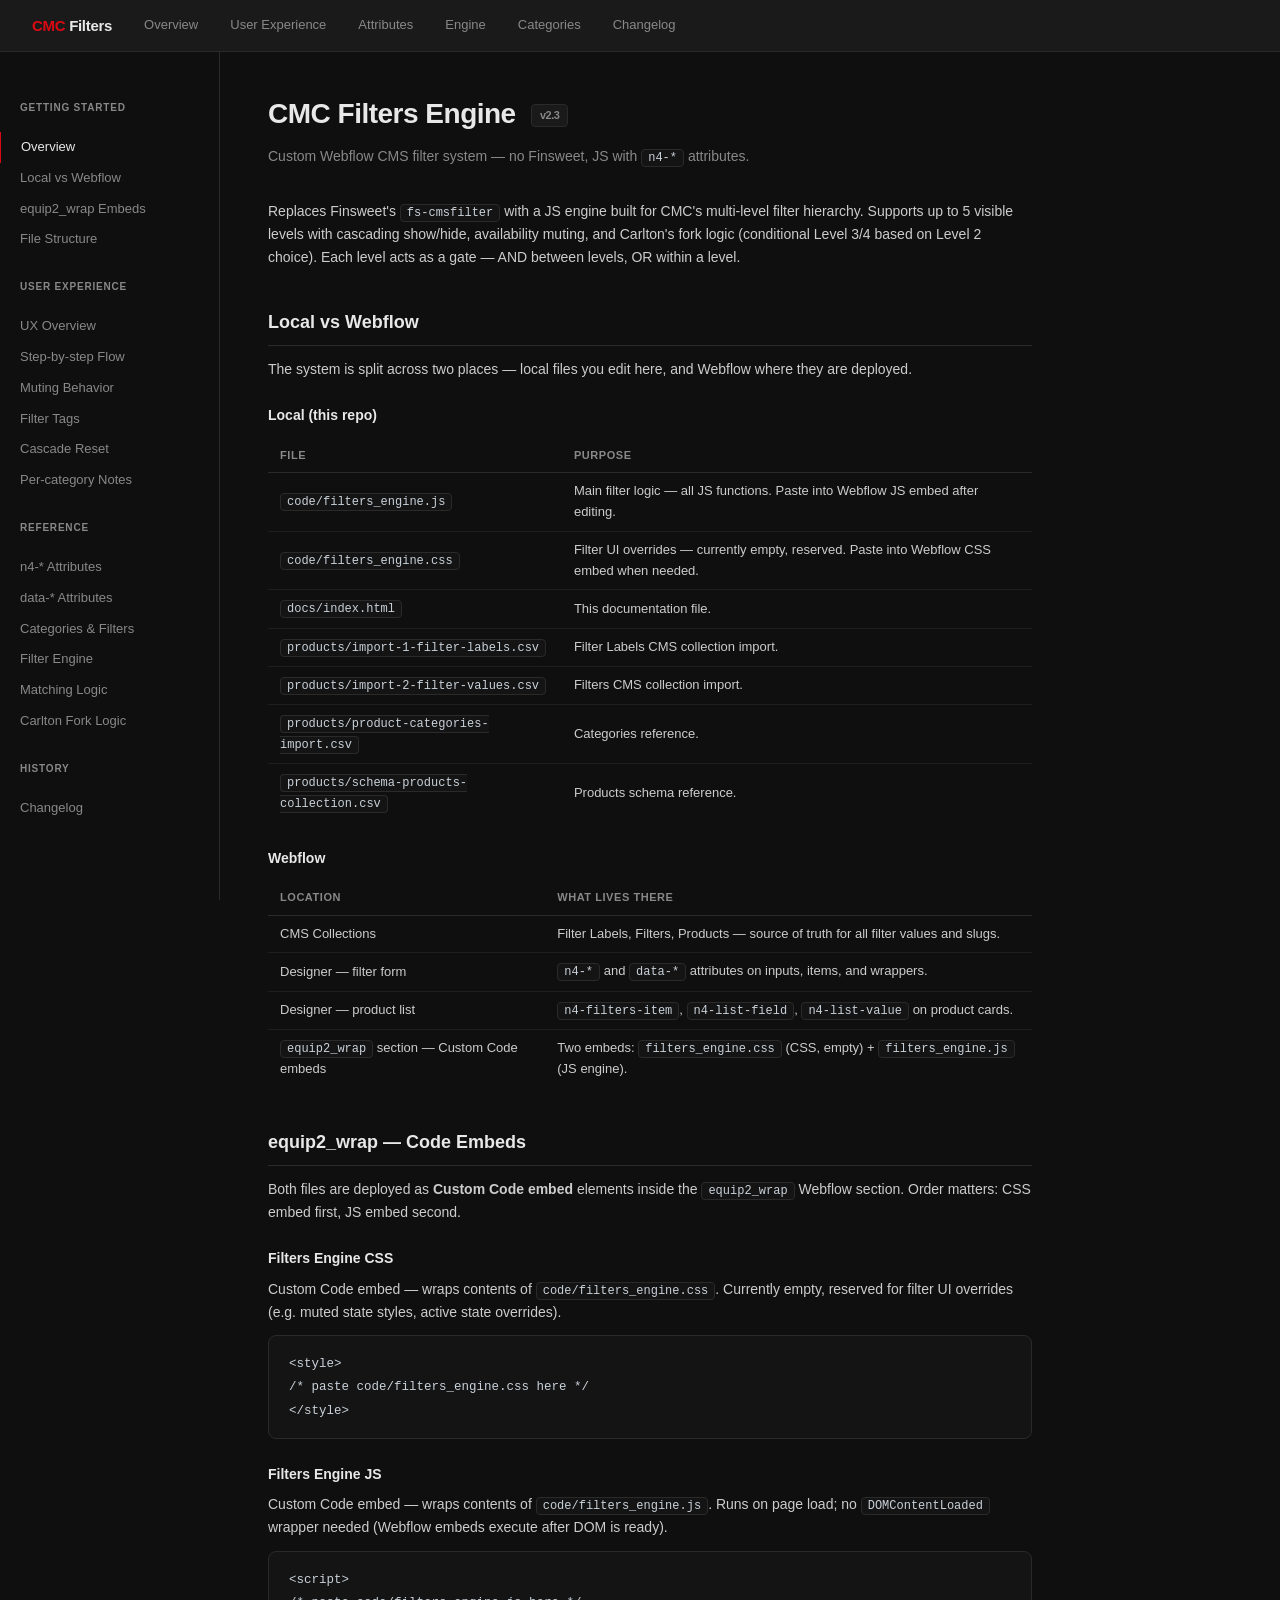
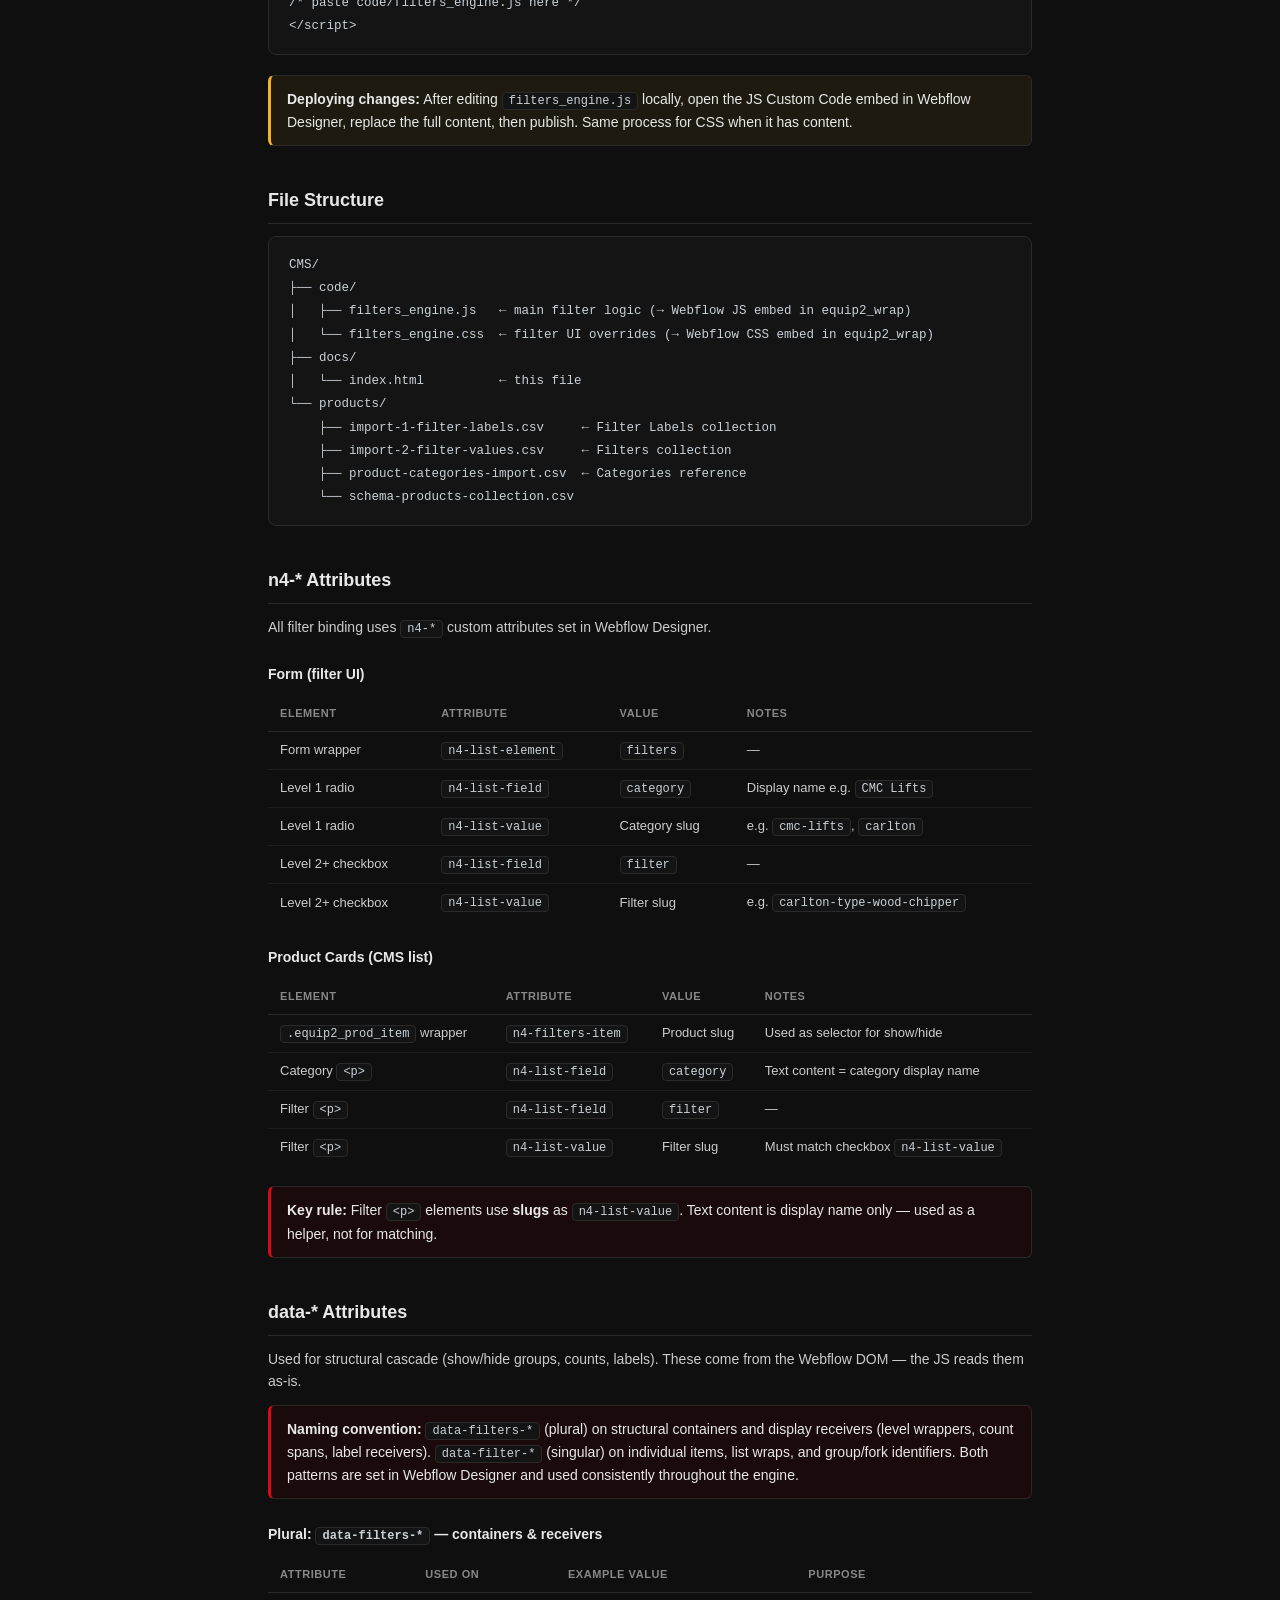
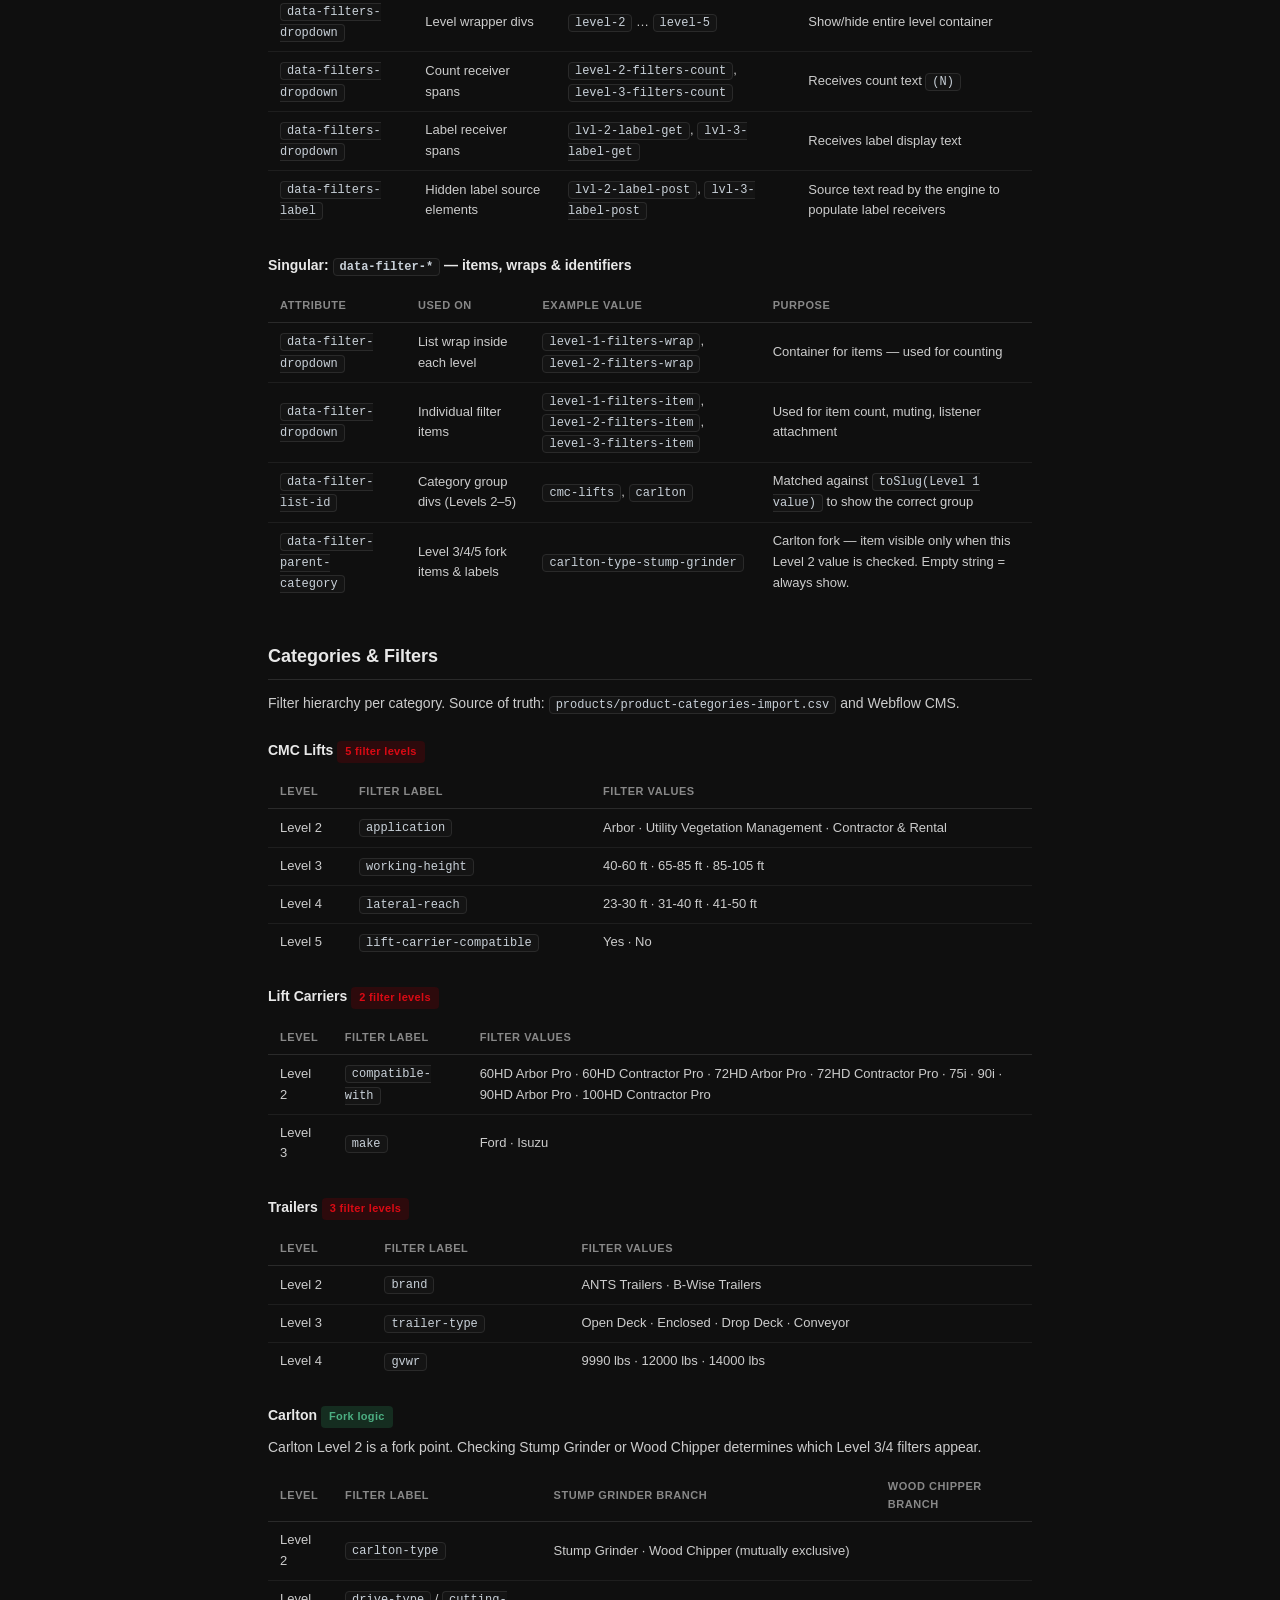
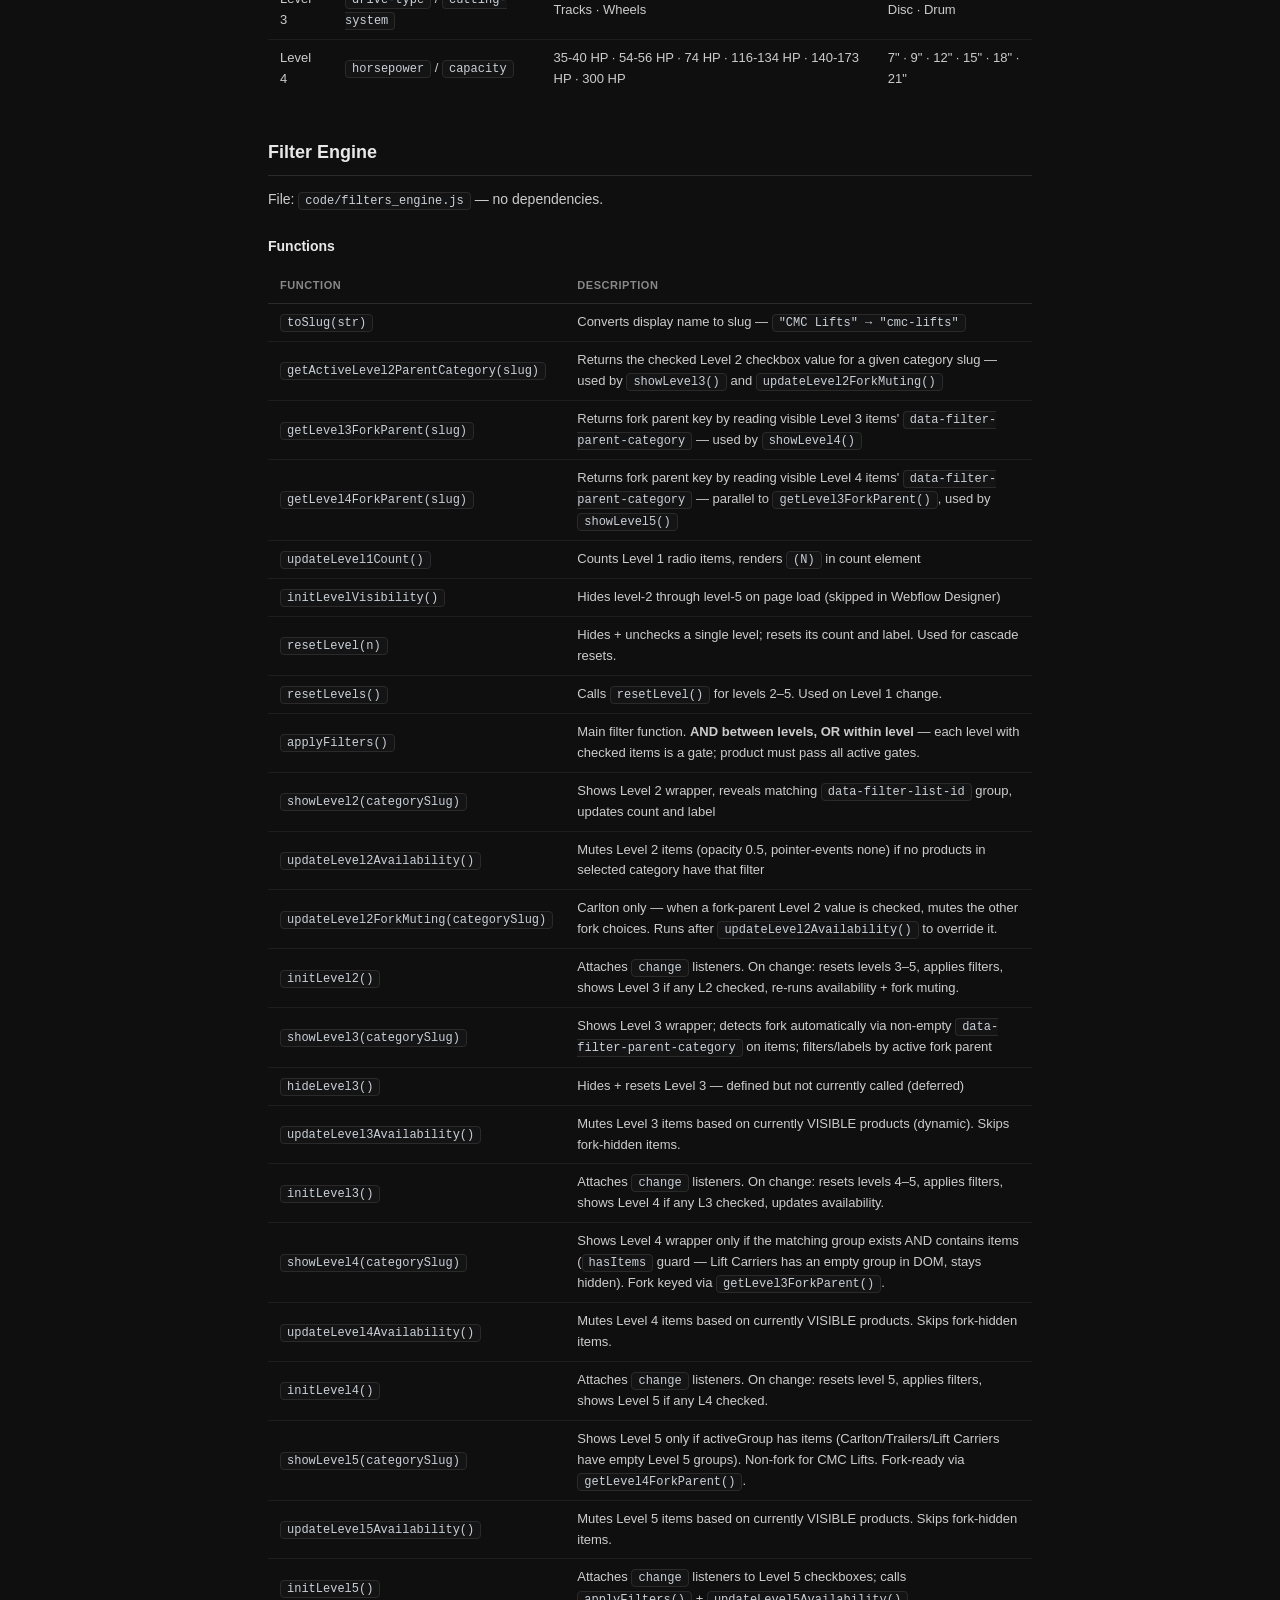
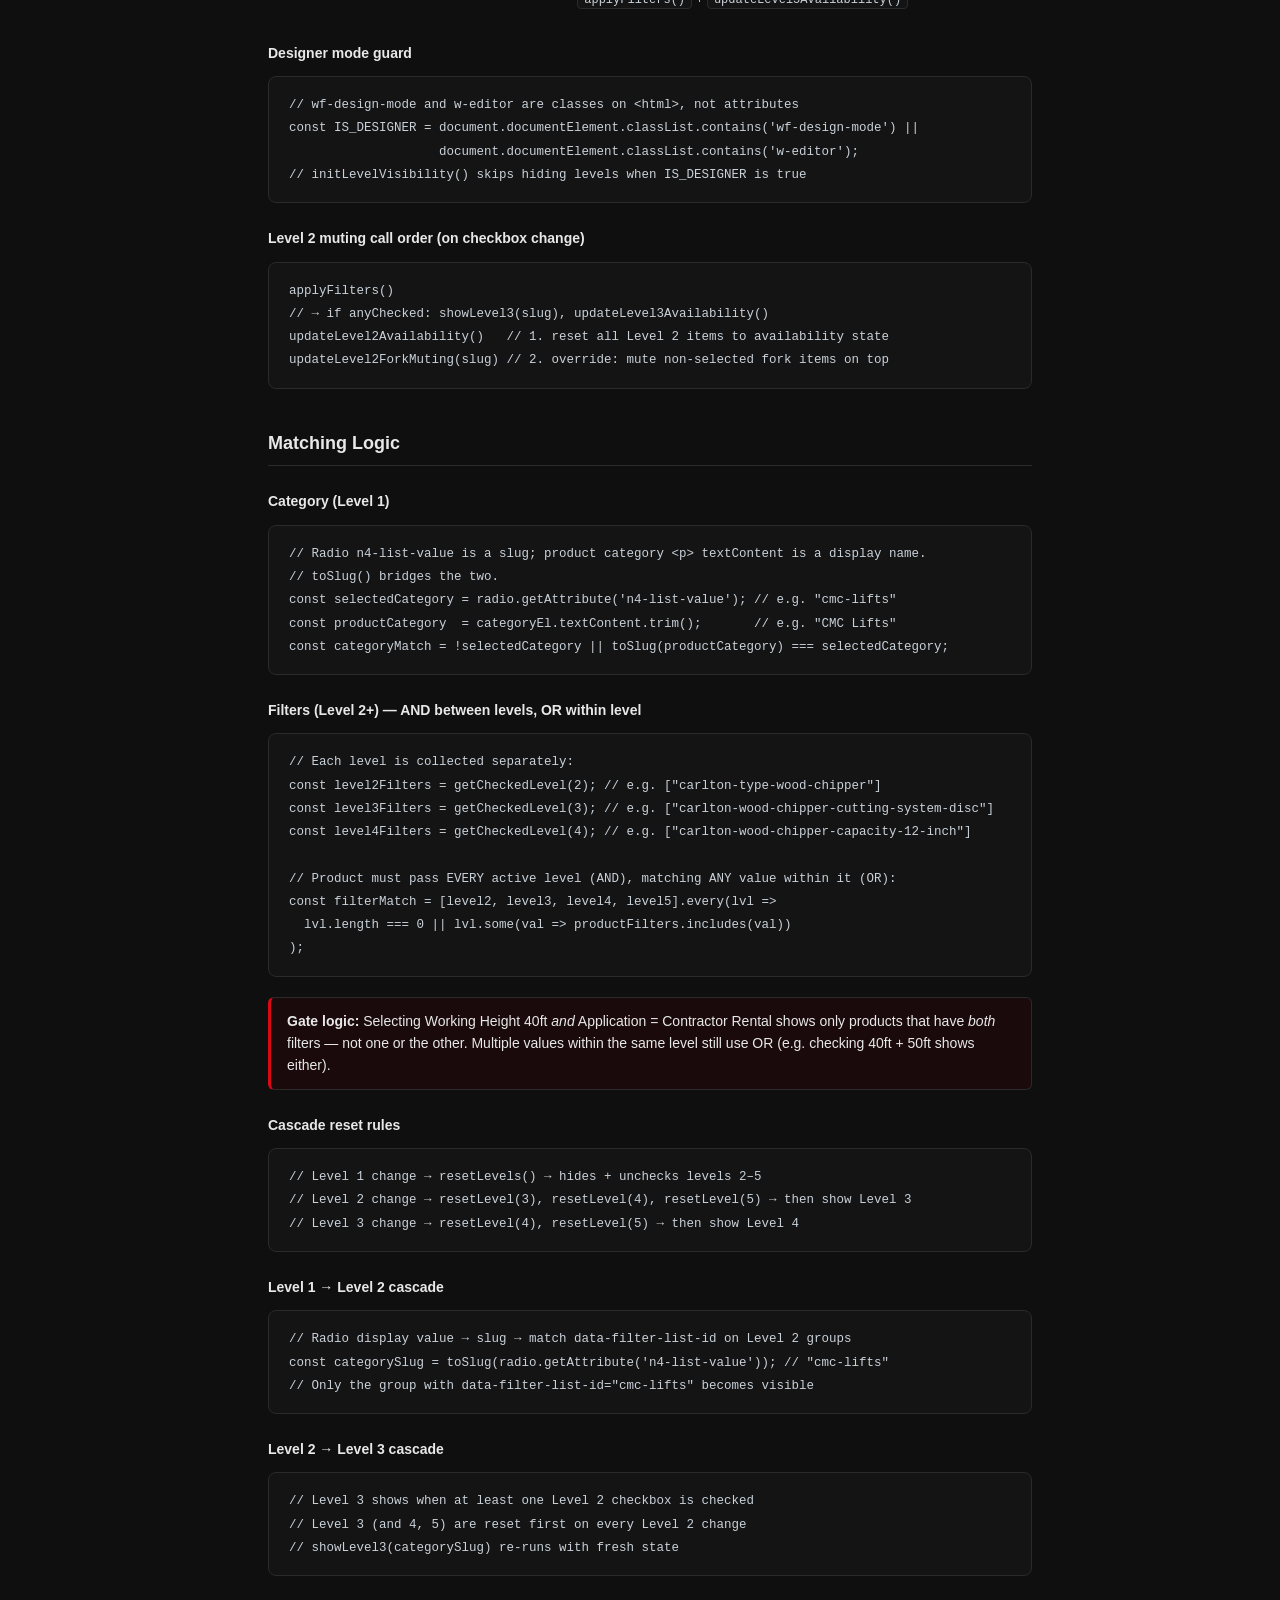
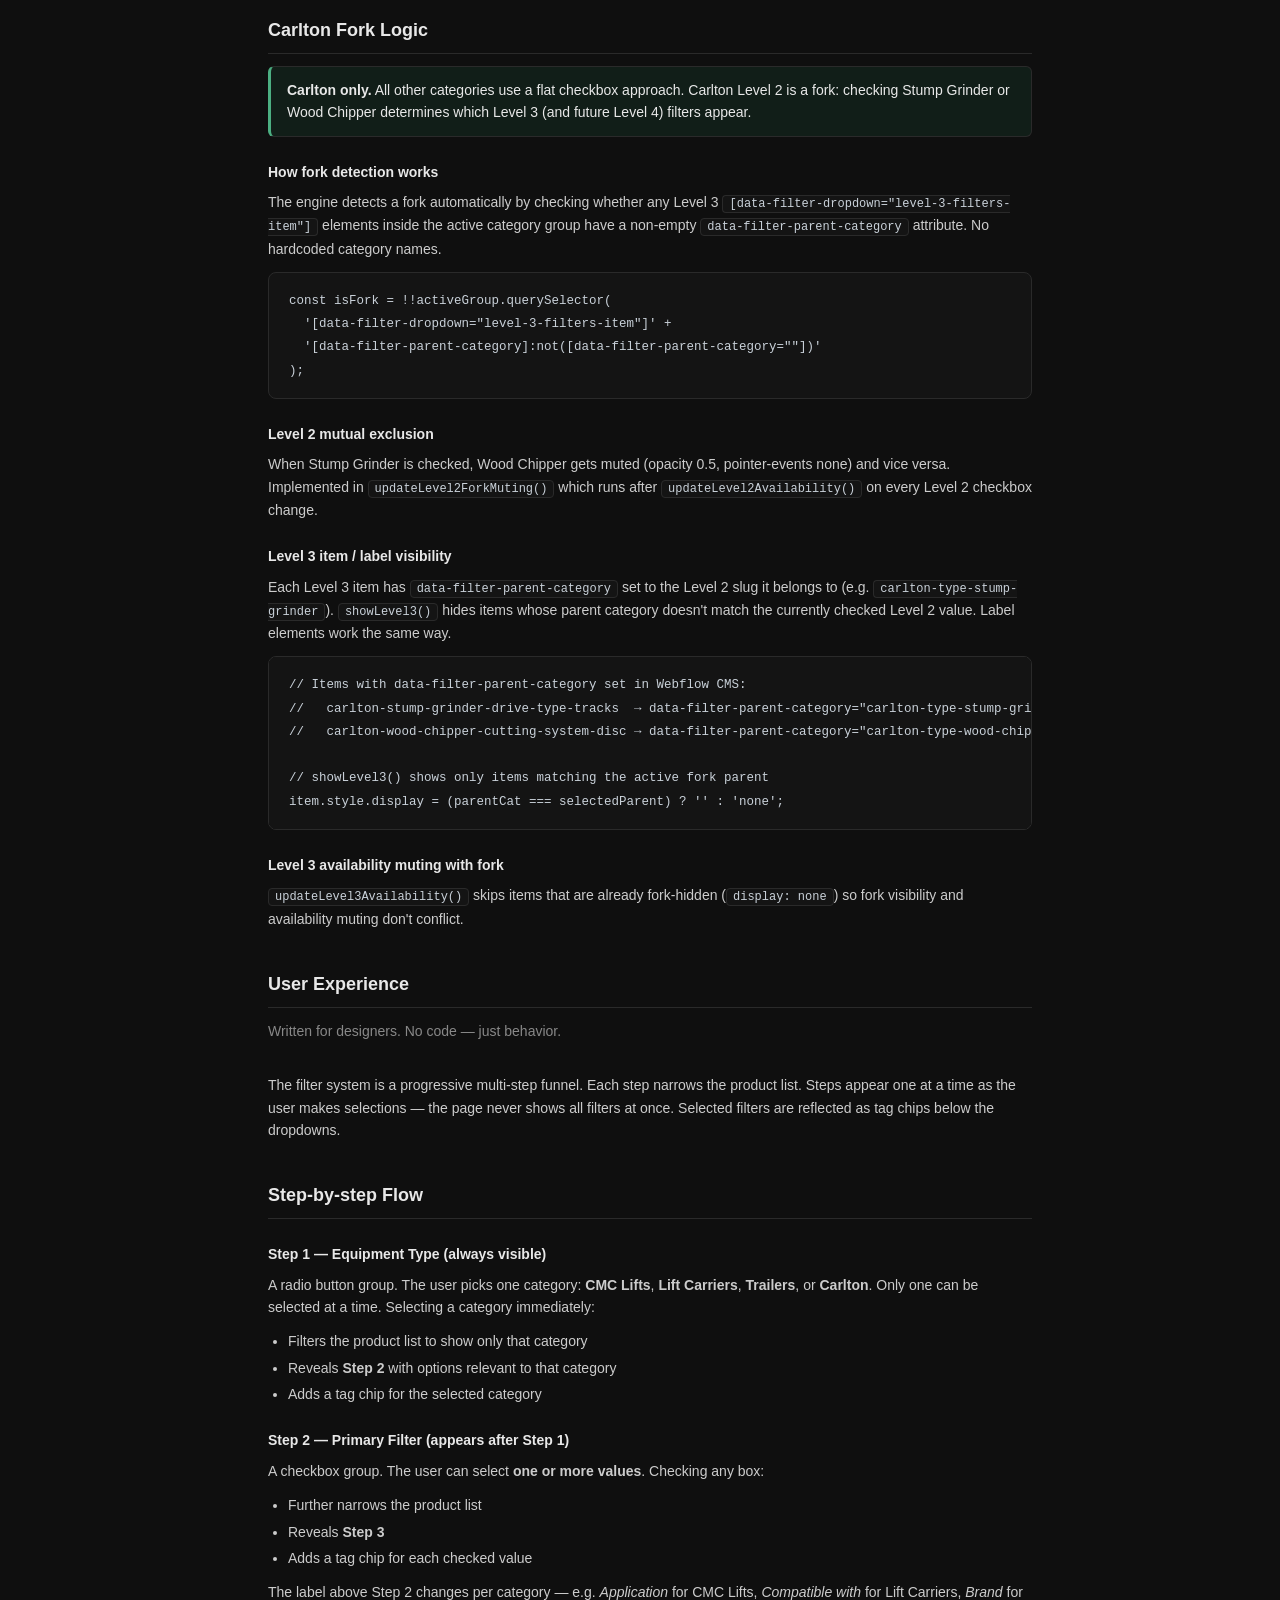
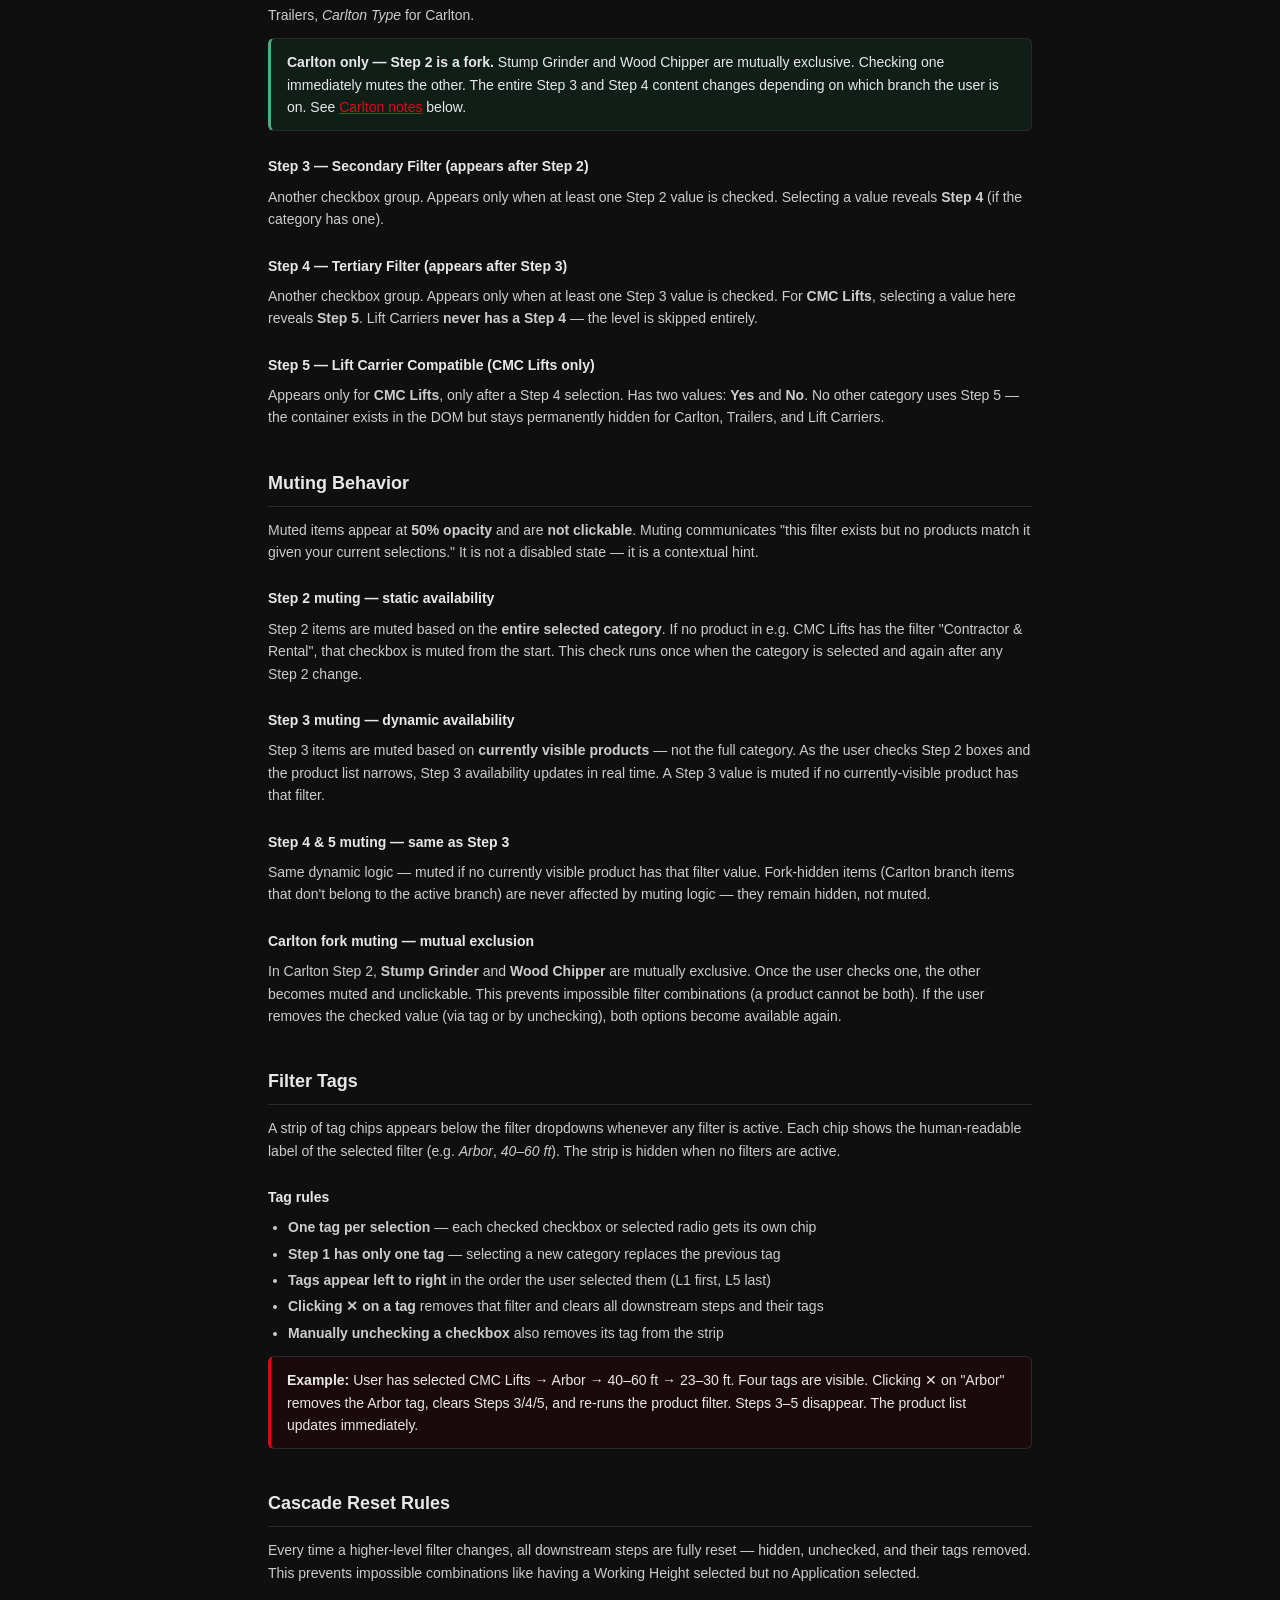
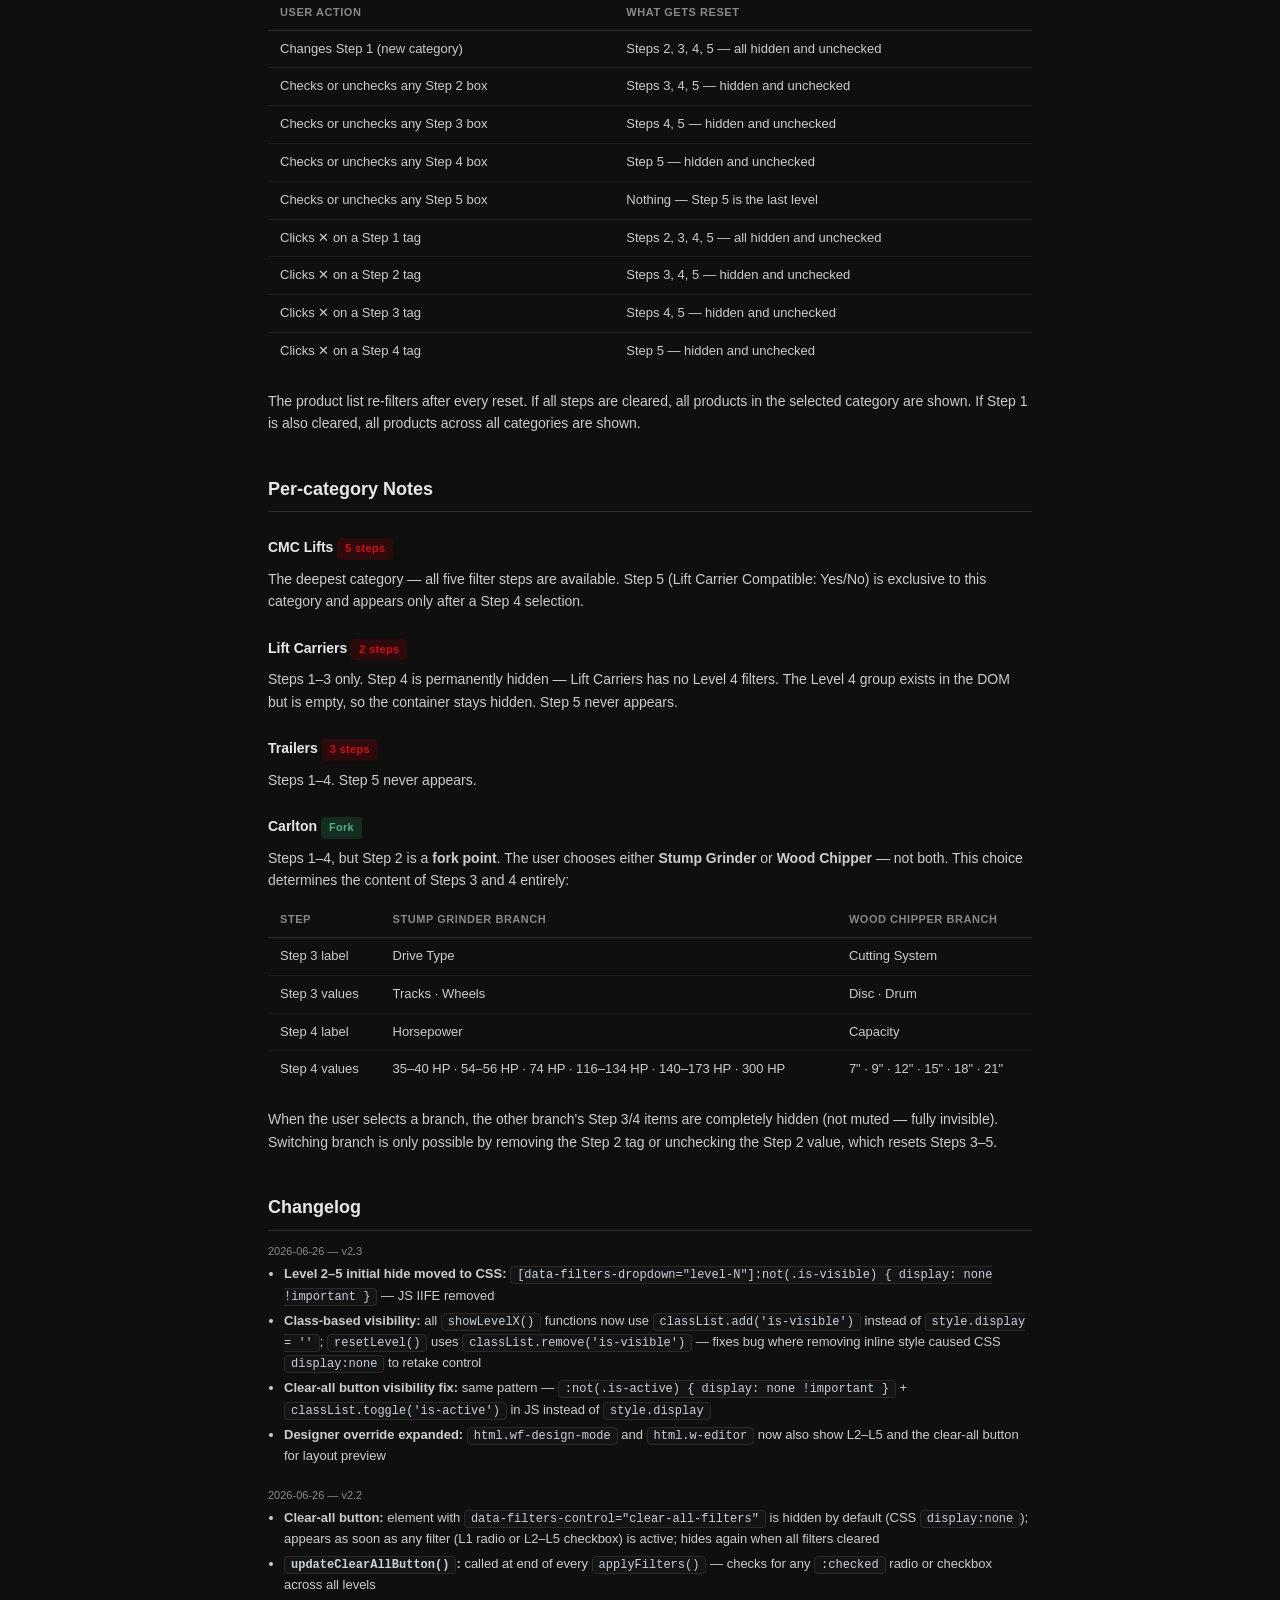
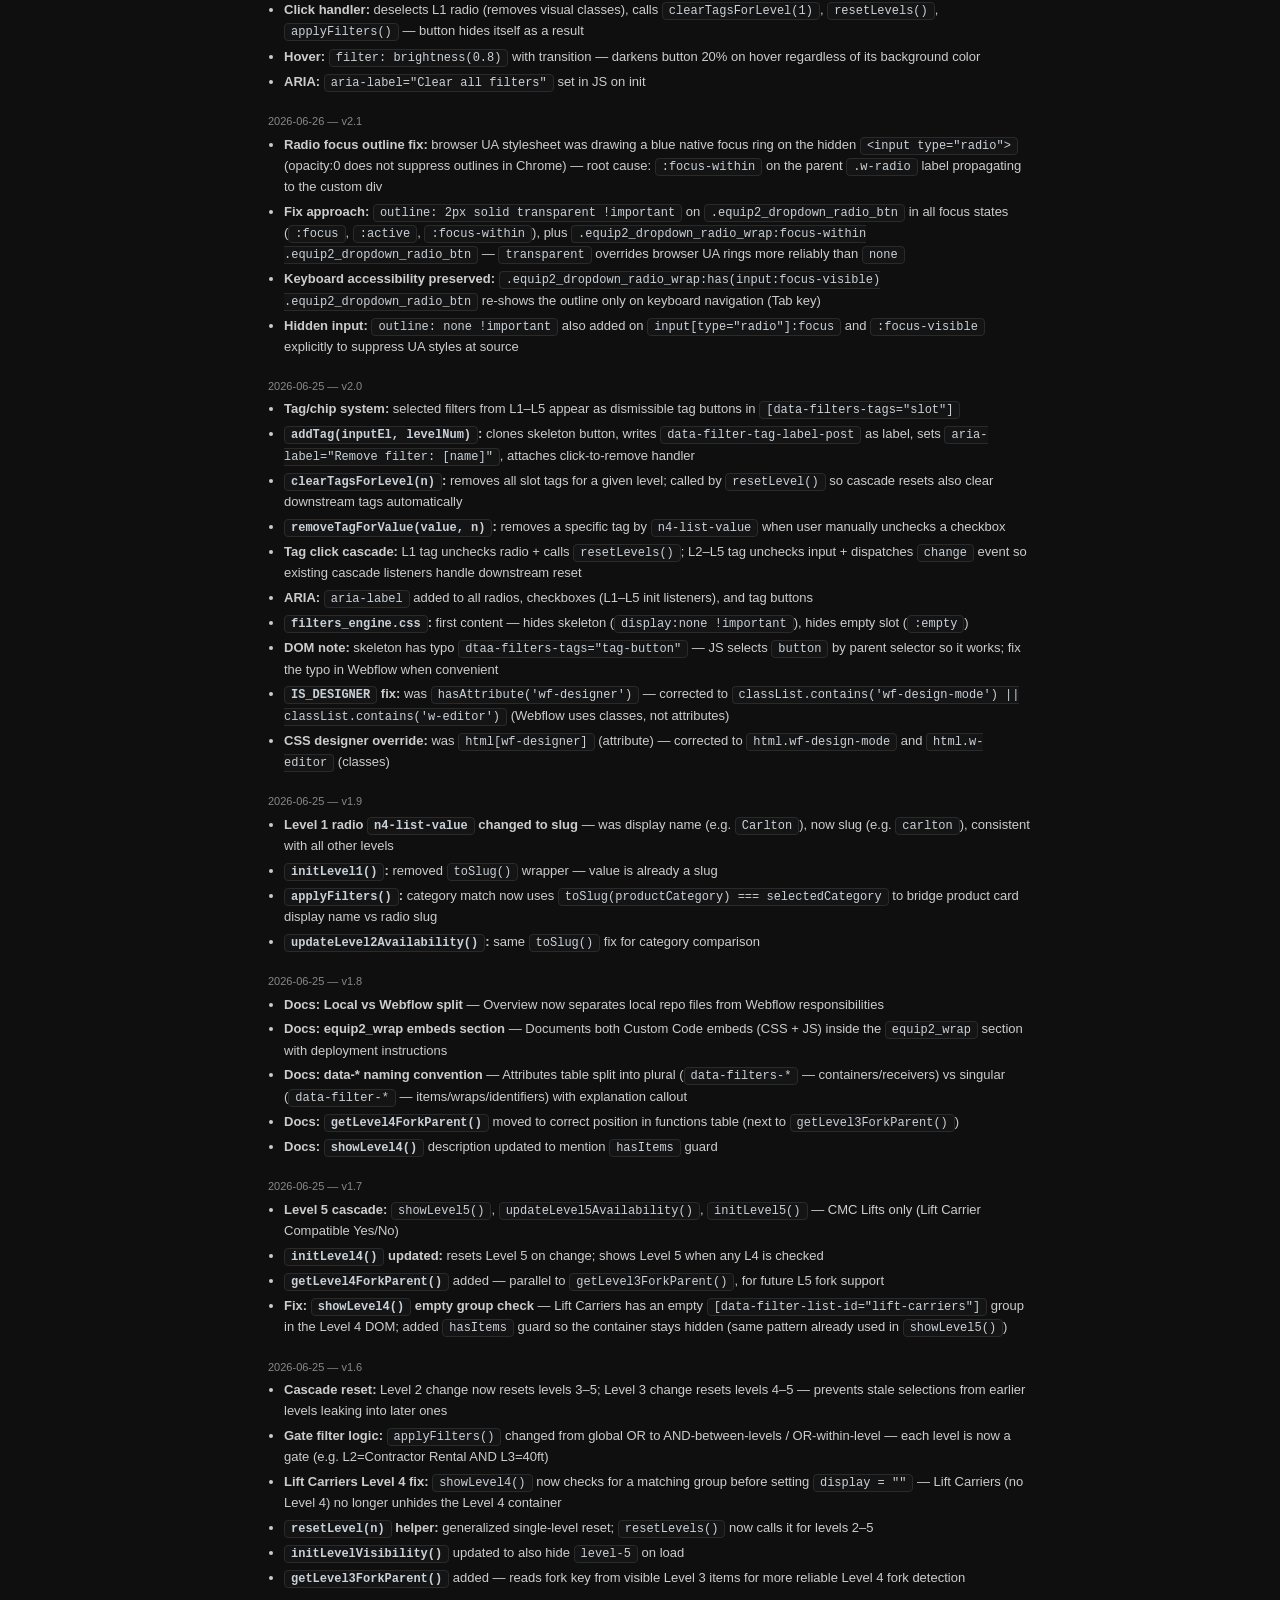
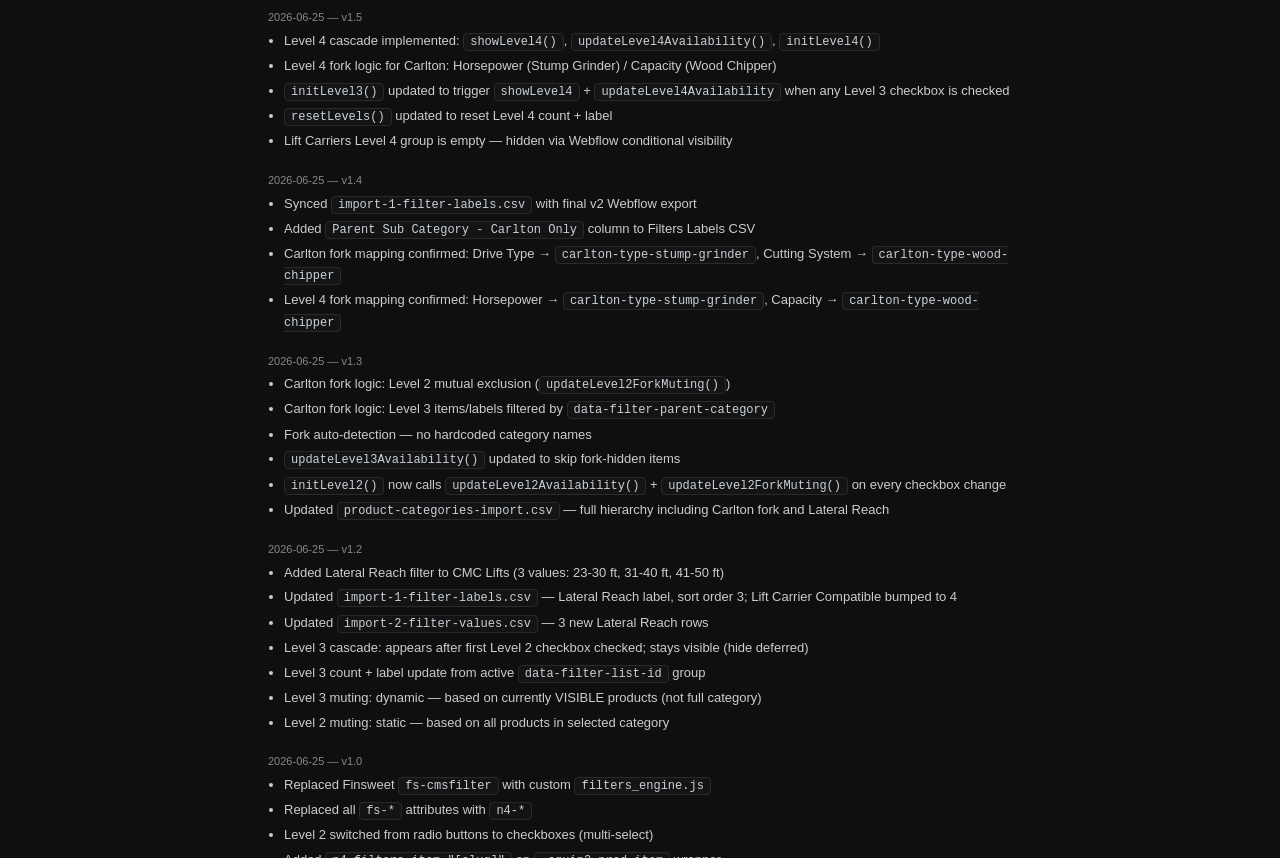
==== commit fd630ef1: "docs: sync index.html from master" ====
--- a/index.html
+++ b/index.html
@@ -184,9 +184,9 @@
 
     <section id="overview">
       <h1>CMC Filters Engine <span class="version-tag">v2.3</span></h1>
-      <p class="subtitle">Custom Webflow CMS filter system — no Finsweet, pure JS with <code>n4-*</code> attributes.</p>
-      <p>
-        Replaces Finsweet's <code>fs-cmsfilter</code> with a hand-written engine tuned for CMC's
+      <p class="subtitle">Custom Webflow CMS filter system — no Finsweet, JS with <code>n4-*</code> attributes.</p>
+      <p>
+        Replaces Finsweet's <code>fs-cmsfilter</code> with a JS engine built for CMC's
         multi-level filter hierarchy. Supports up to 5 visible levels with cascading show/hide,
         availability muting, and Carlton's fork logic (conditional Level 3/4 based on Level 2 choice).
         Each level acts as a gate — AND between levels, OR within a level.
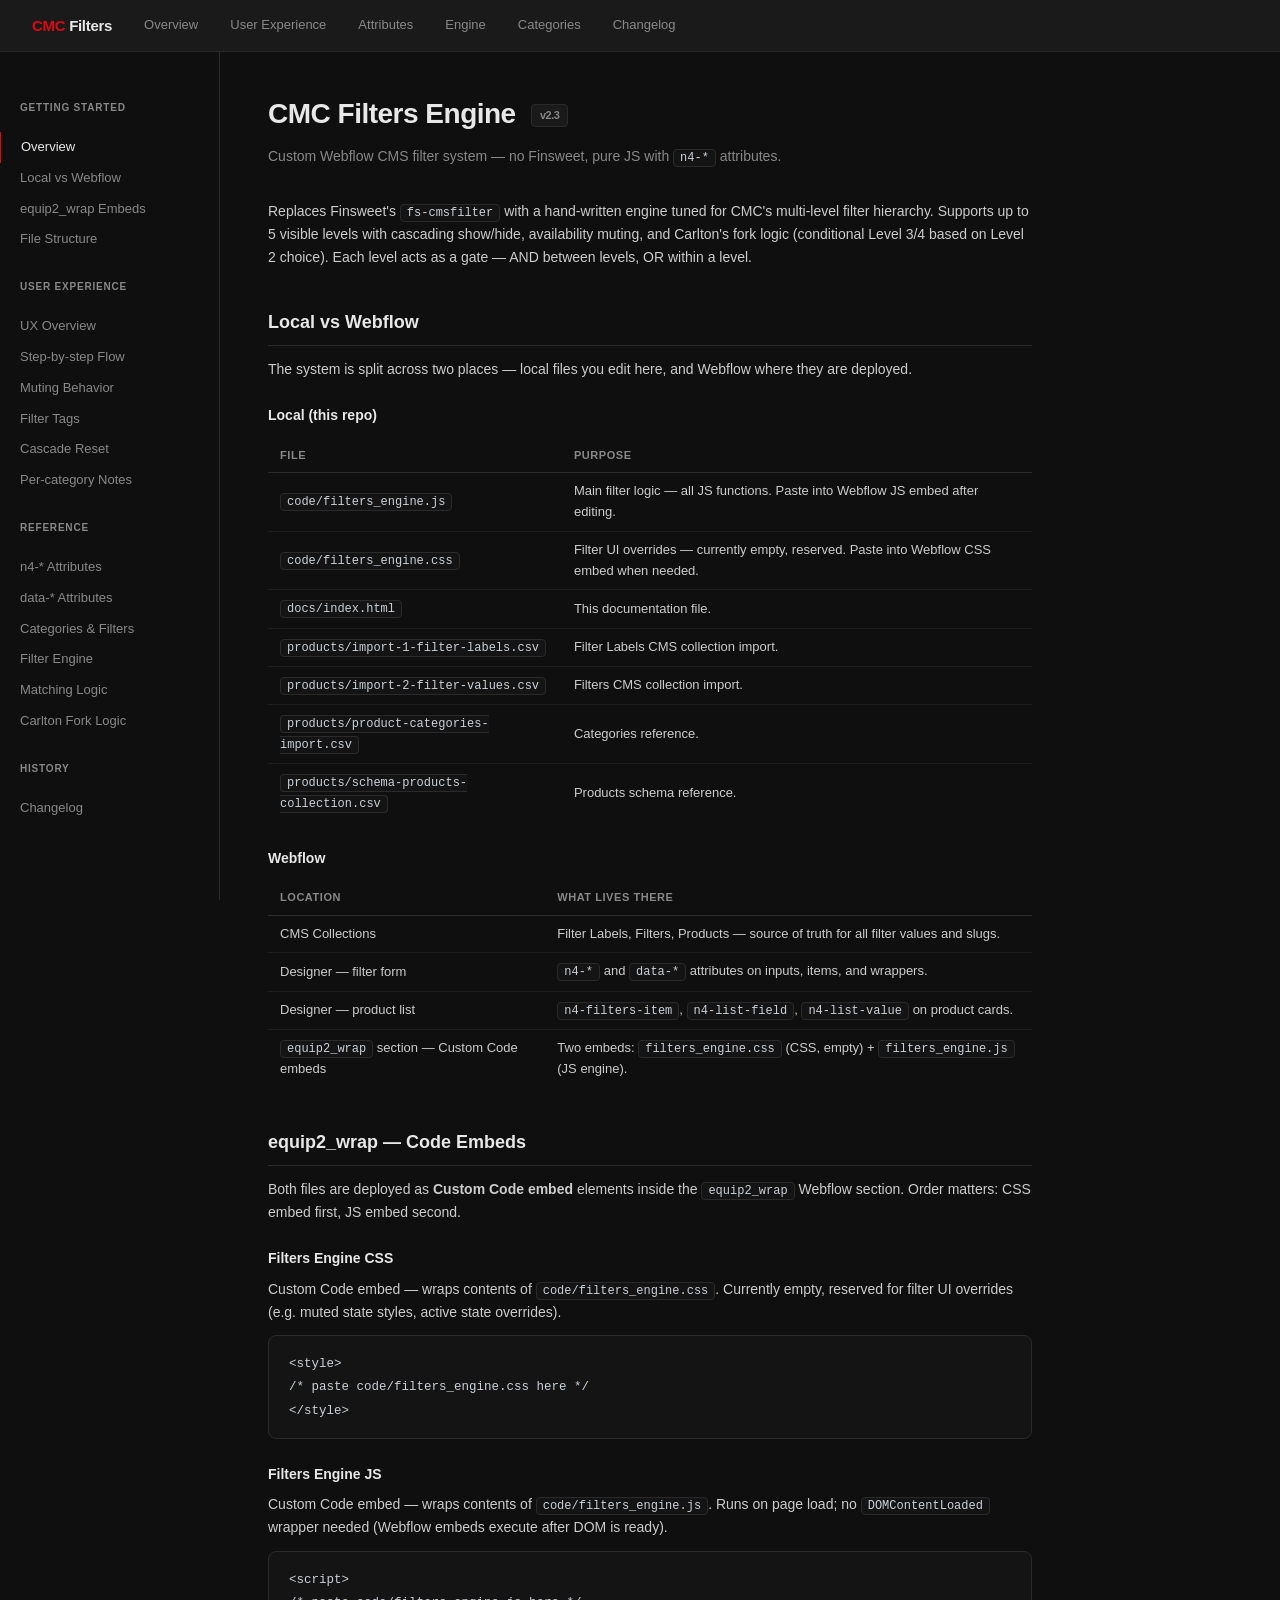
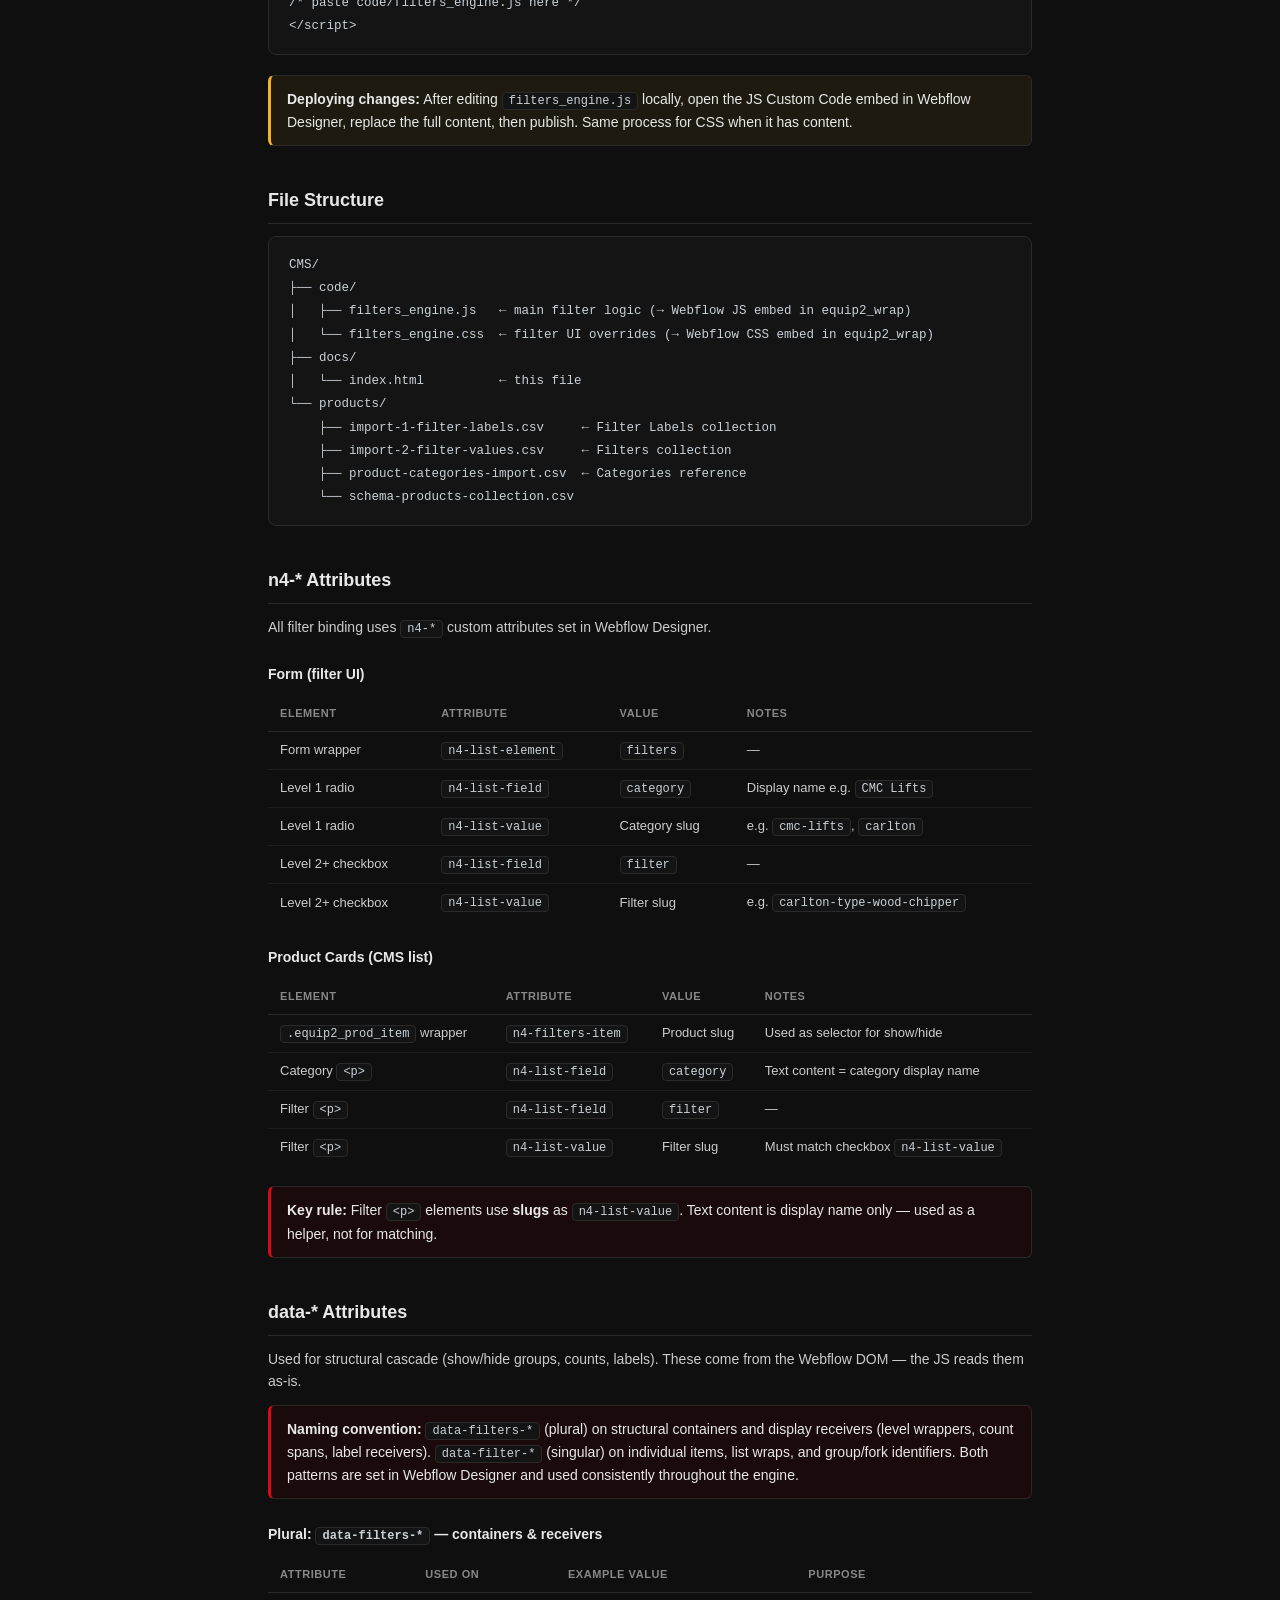
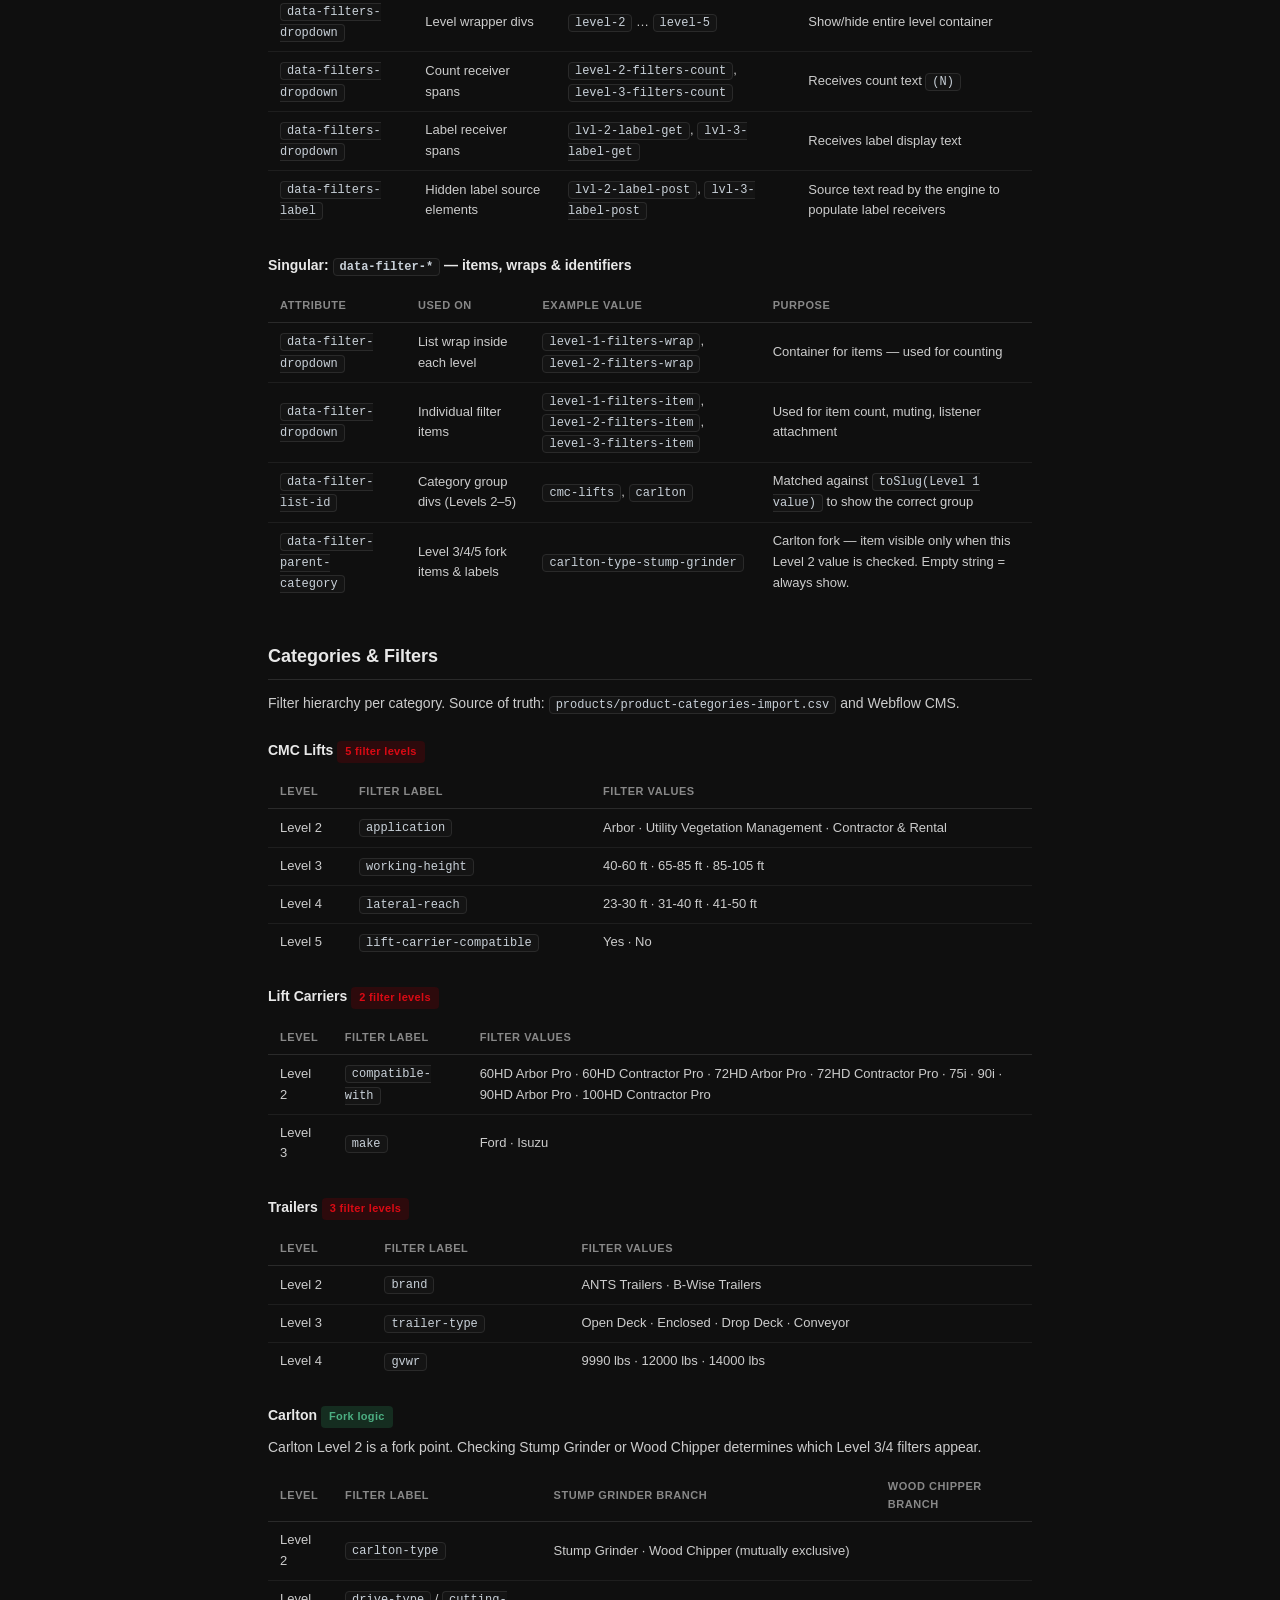
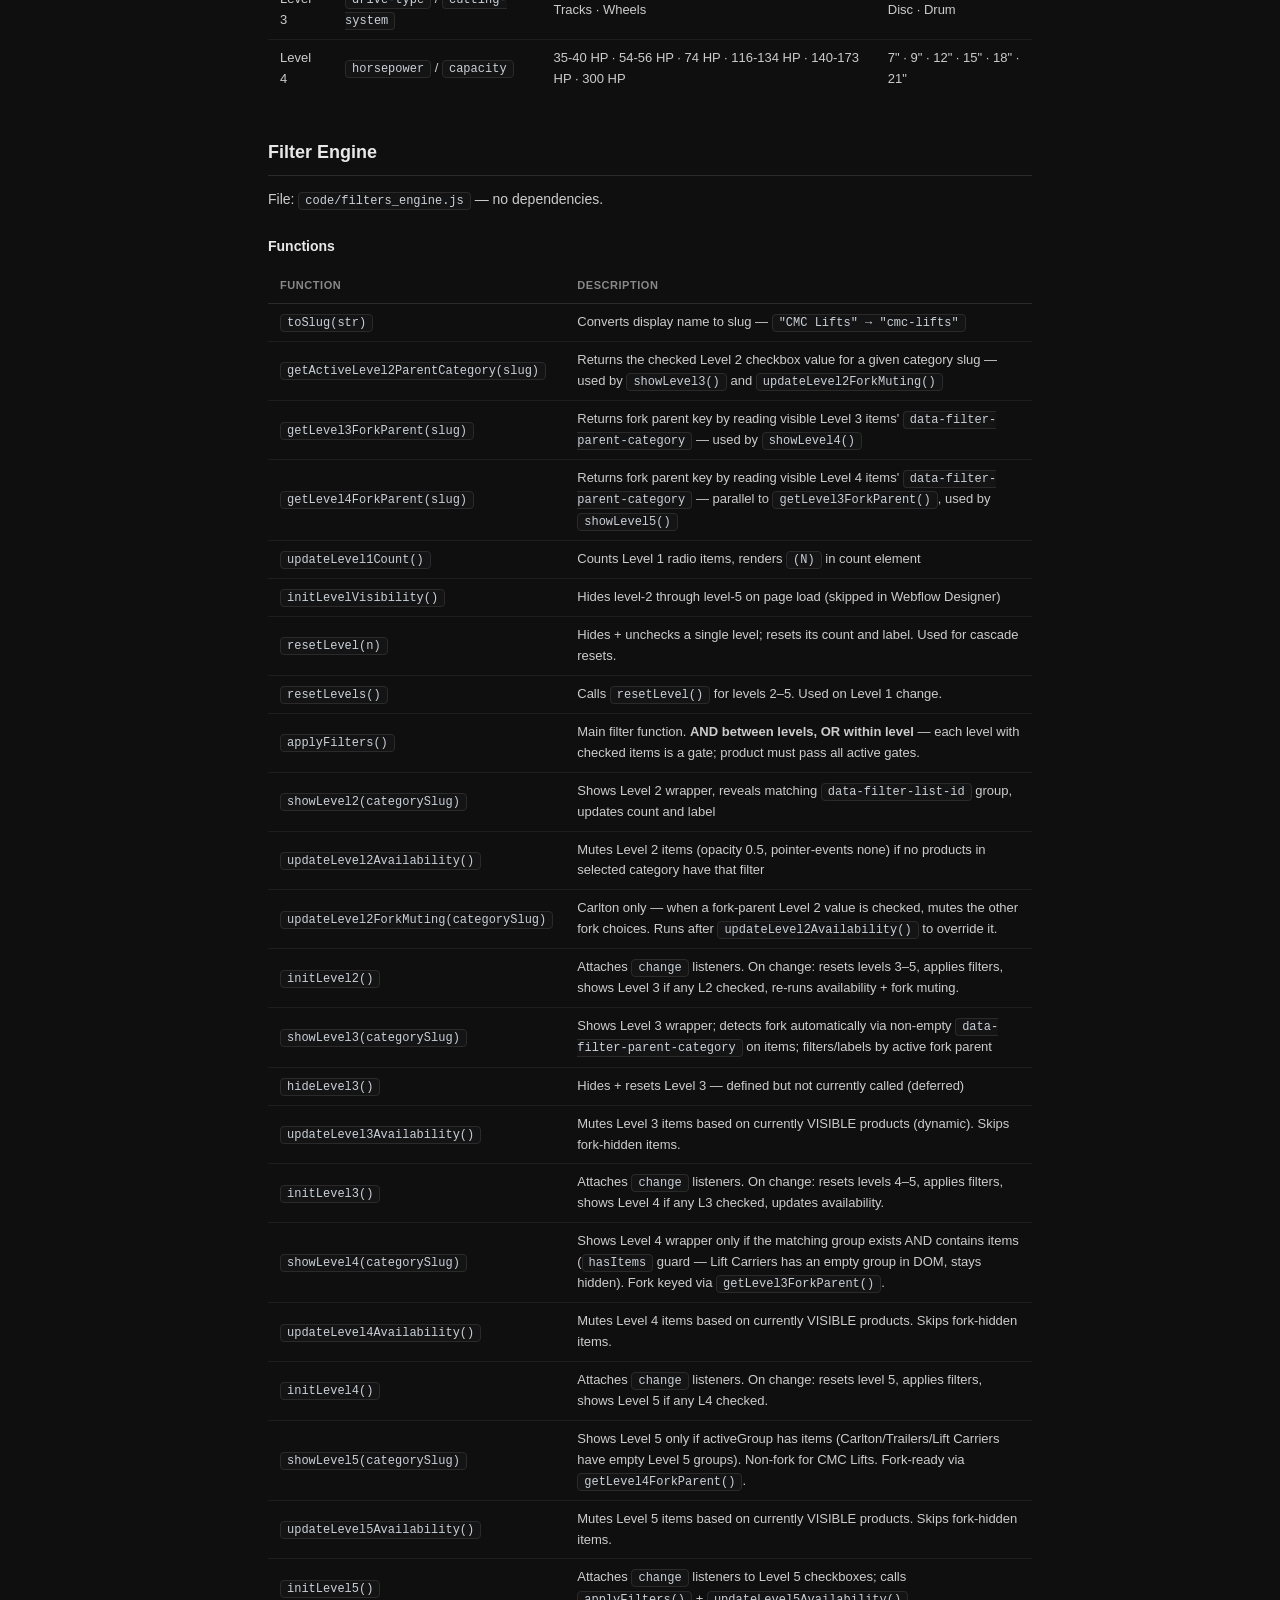
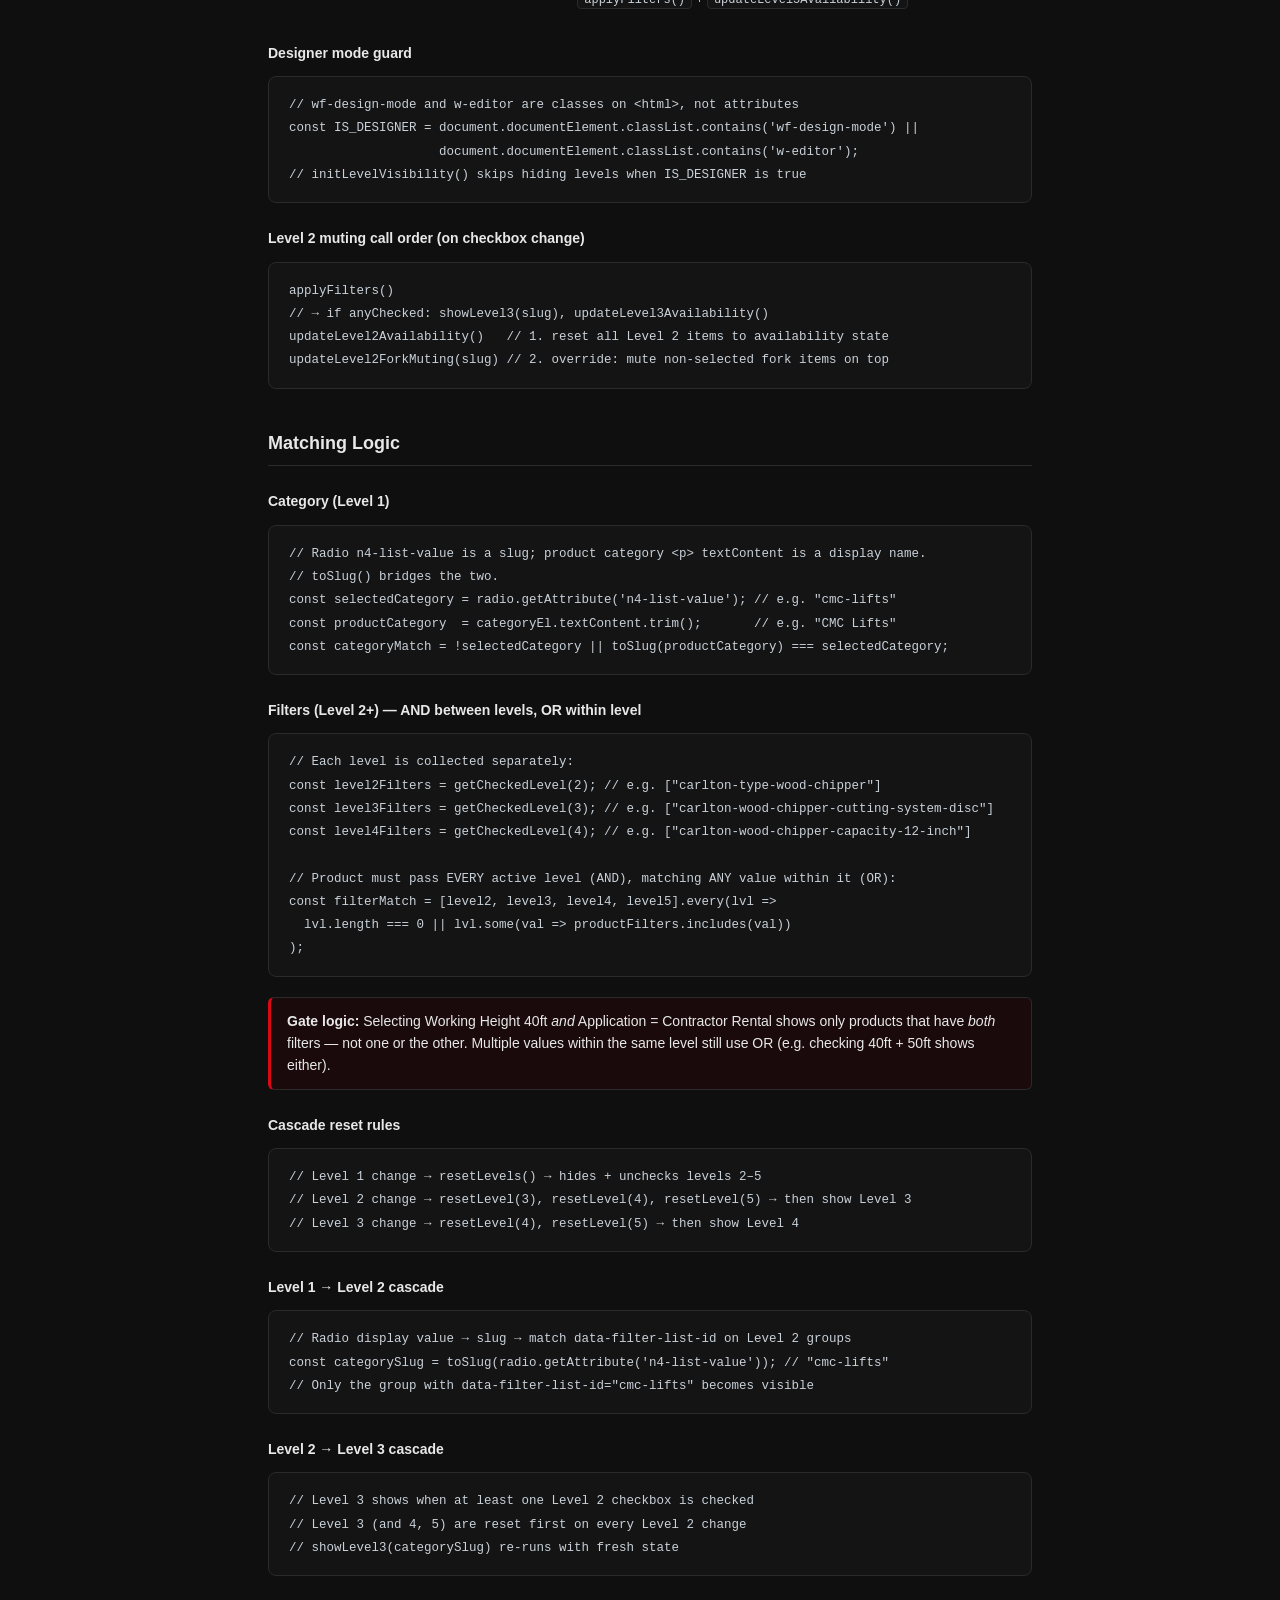
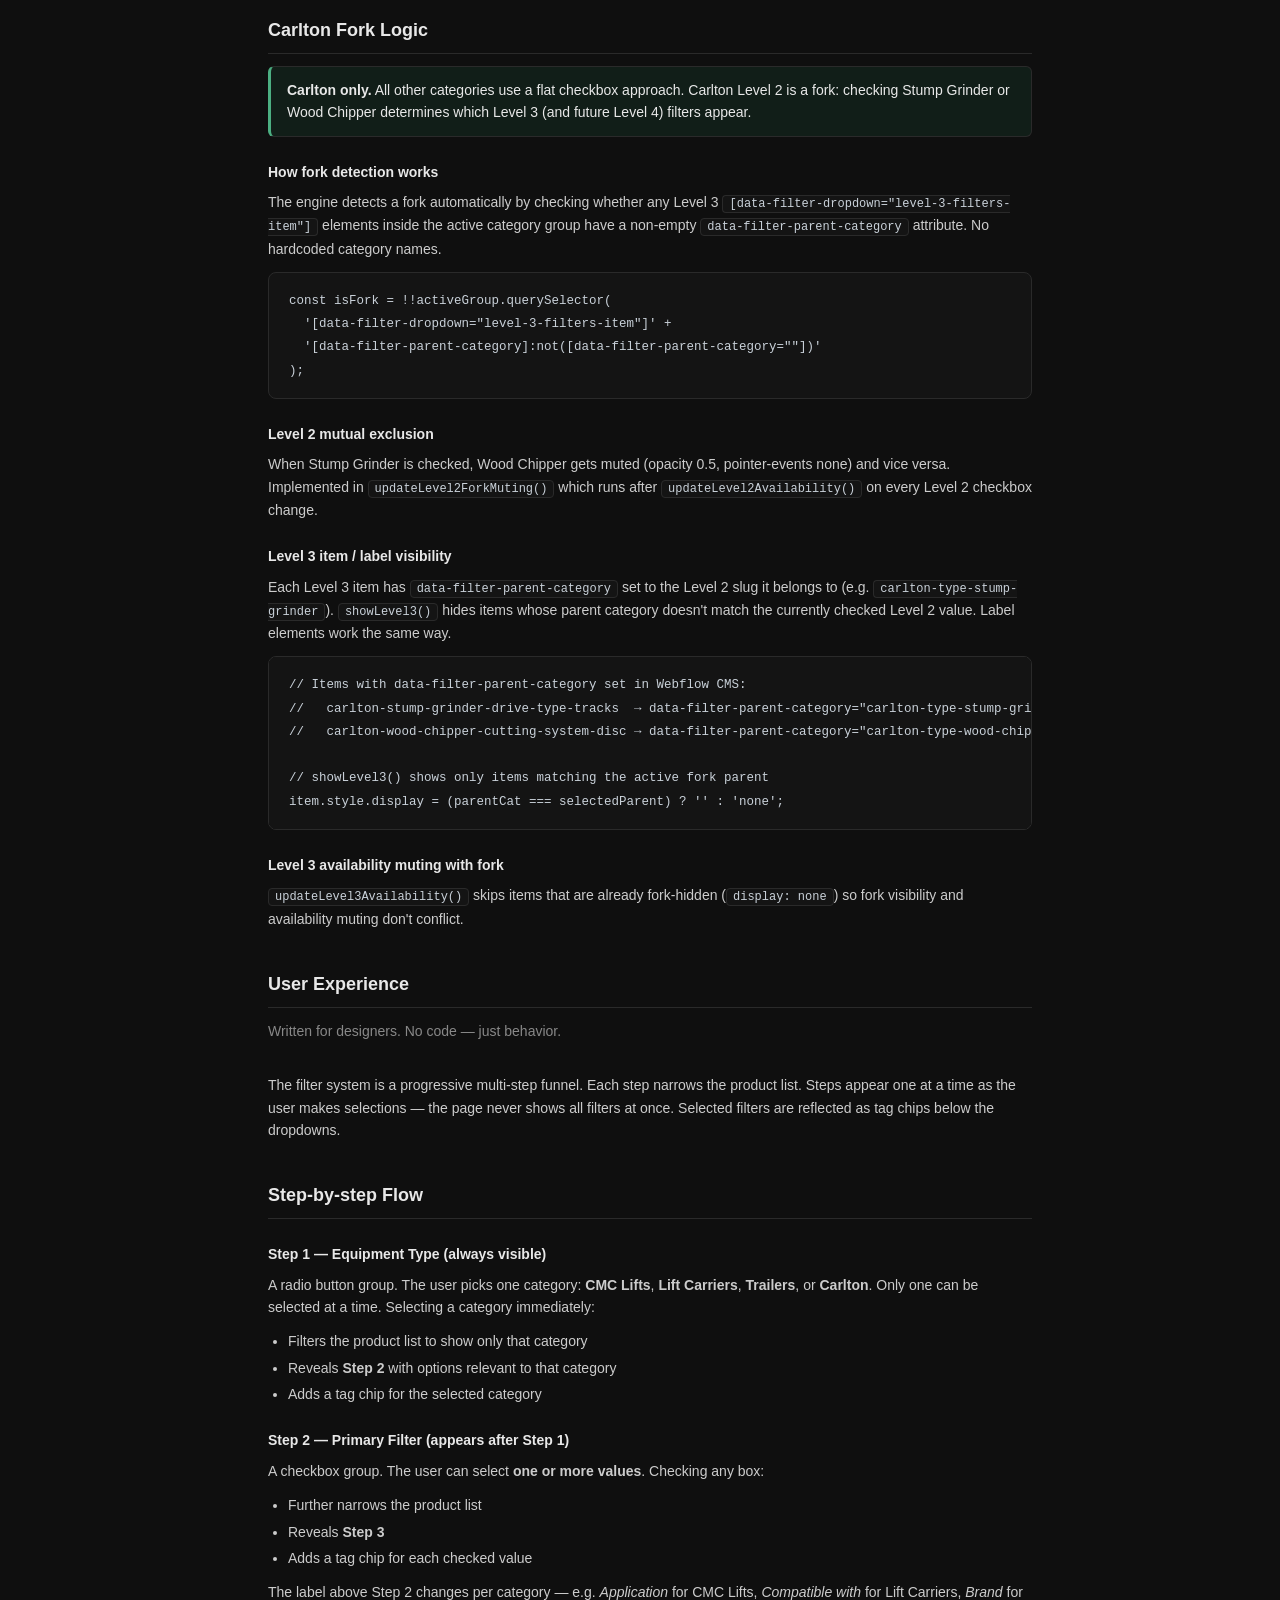
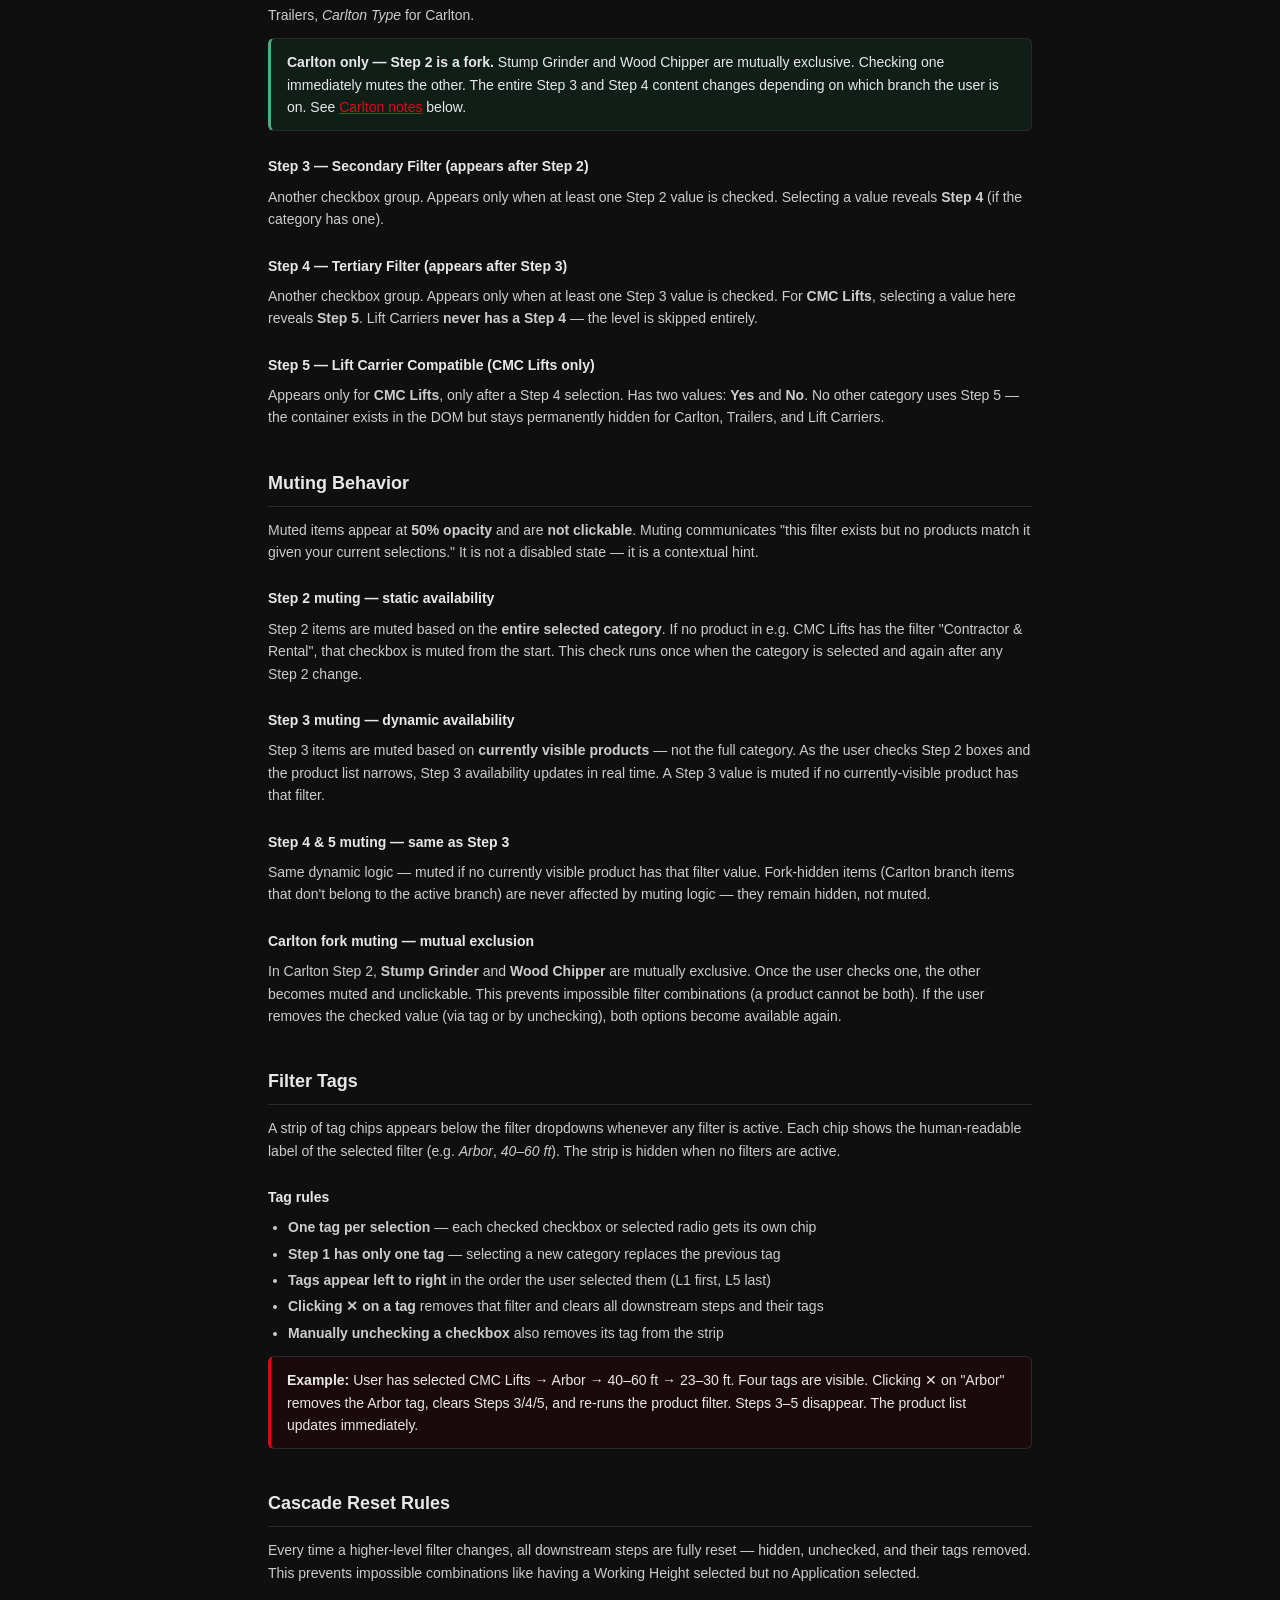
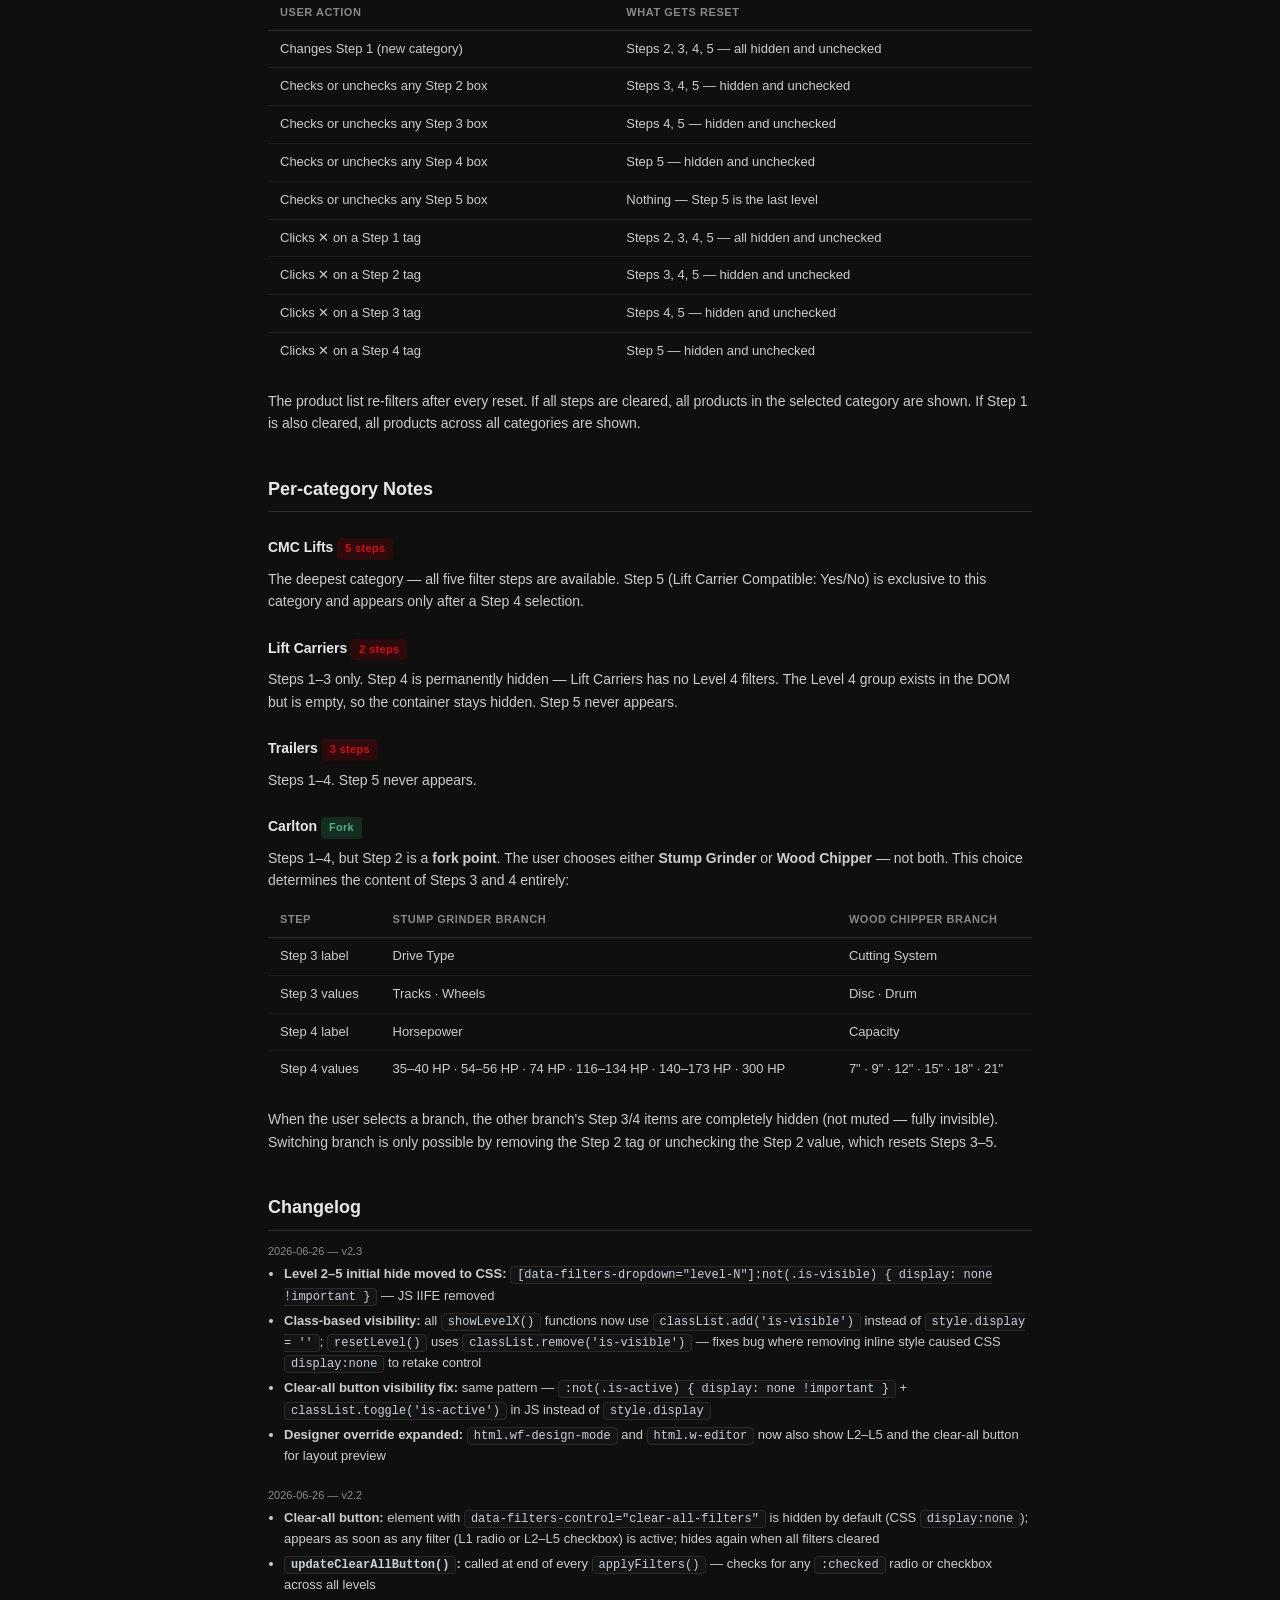
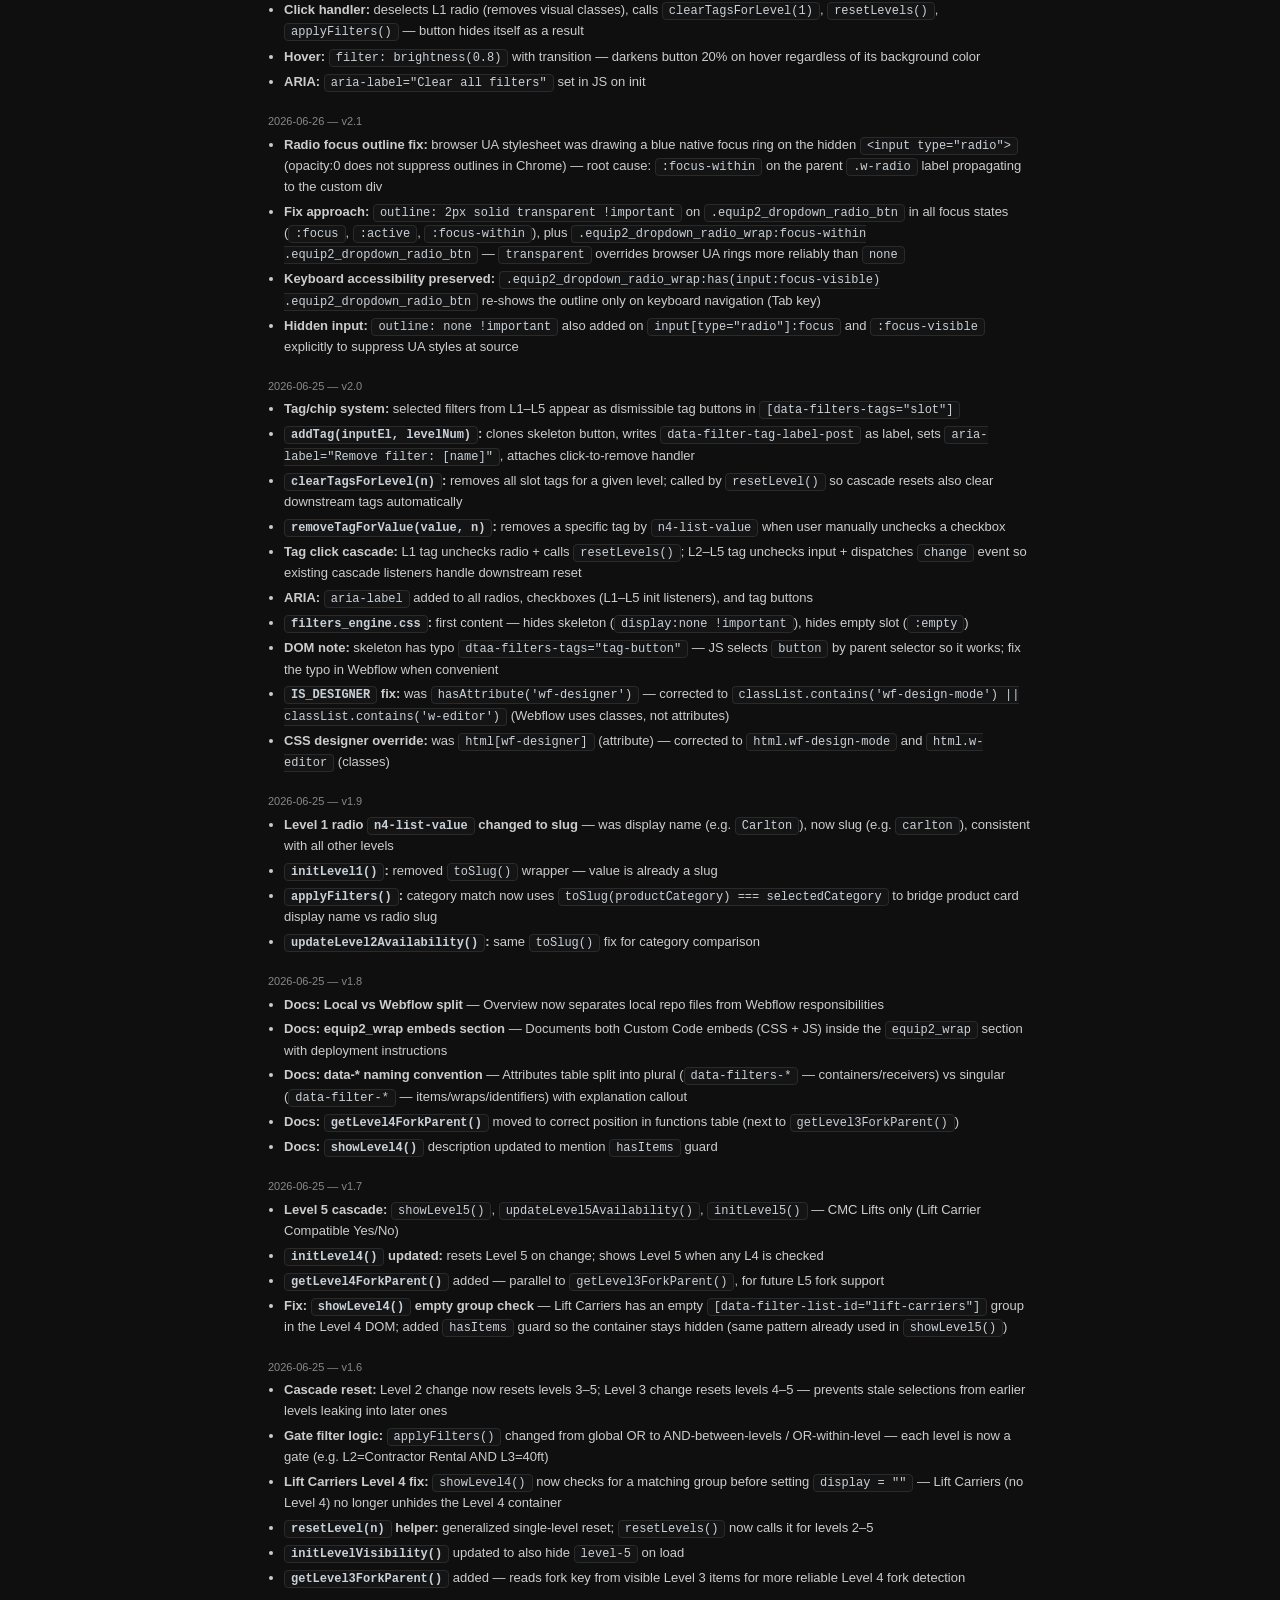
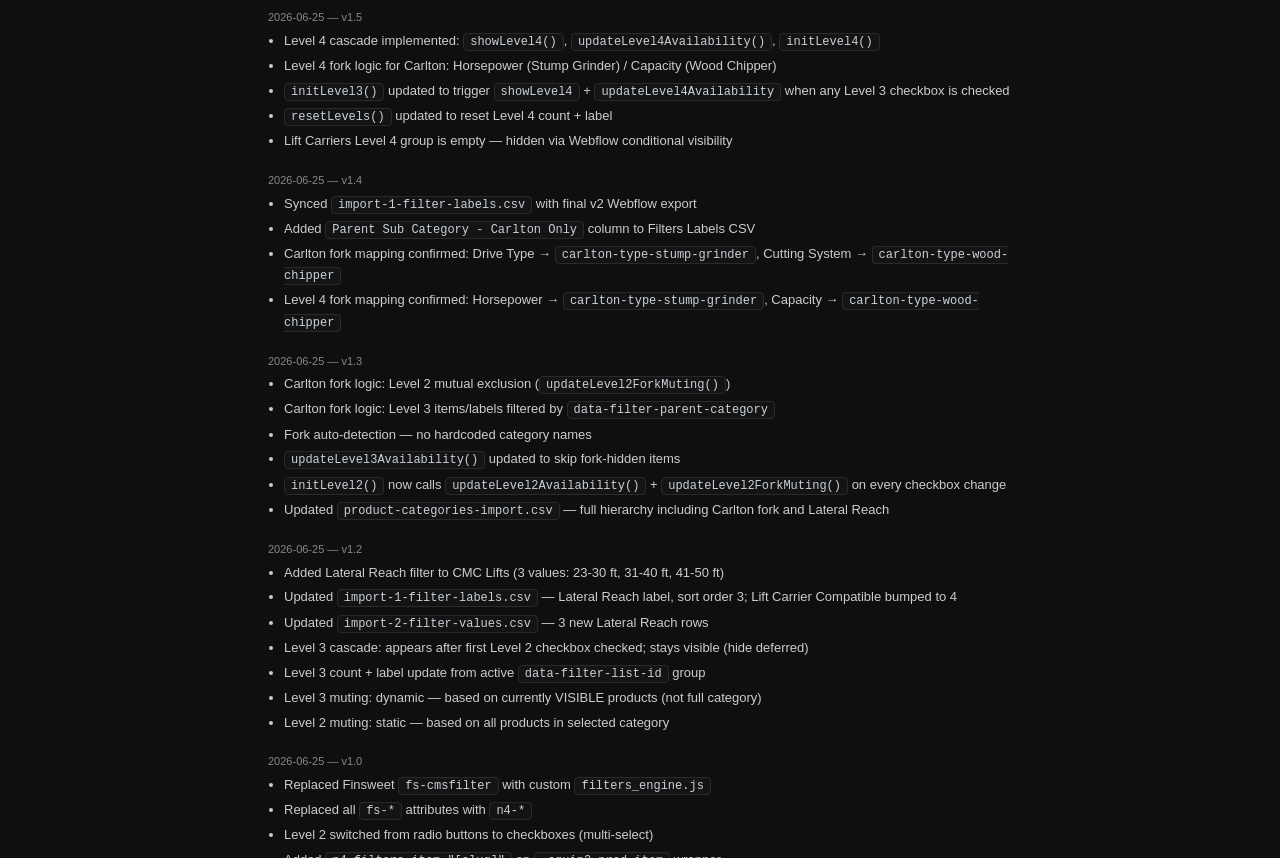
==== commit f2c365bd: "docs: fix UX subtitle, remove stale function reference" ====
--- a/index.html
+++ b/index.html
@@ -184,9 +184,9 @@
 
     <section id="overview">
       <h1>CMC Filters Engine <span class="version-tag">v2.3</span></h1>
-      <p class="subtitle">Custom Webflow CMS filter system — no Finsweet, JS with <code>n4-*</code> attributes.</p>
-      <p>
-        Replaces Finsweet's <code>fs-cmsfilter</code> with a JS engine built for CMC's
+      <p class="subtitle">Custom Webflow CMS filter system — no Finsweet, pure JS with <code>n4-*</code> attributes.</p>
+      <p>
+        Replaces Finsweet's <code>fs-cmsfilter</code> with a hand-written engine tuned for CMC's
         multi-level filter hierarchy. Supports up to 5 visible levels with cascading show/hide,
         availability muting, and Carlton's fork logic (conditional Level 3/4 based on Level 2 choice).
         Each level acts as a gate — AND between levels, OR within a level.
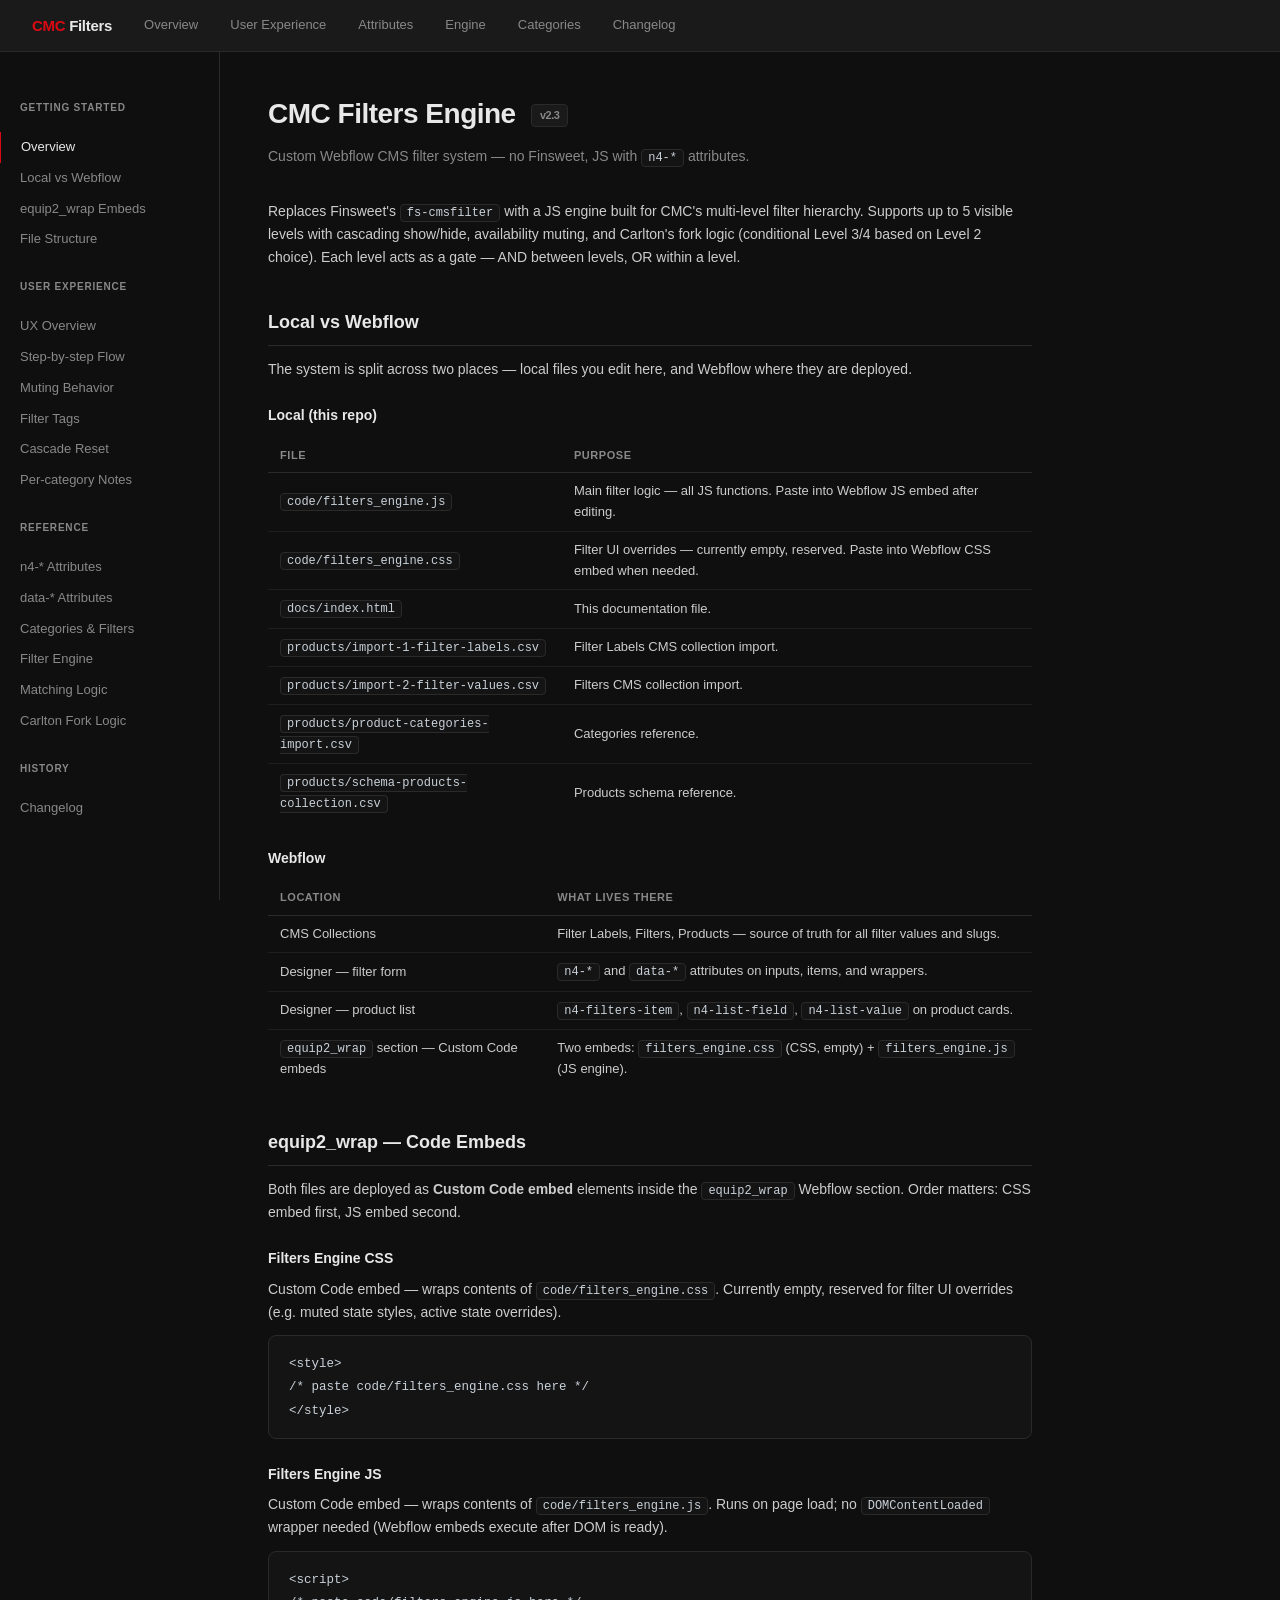
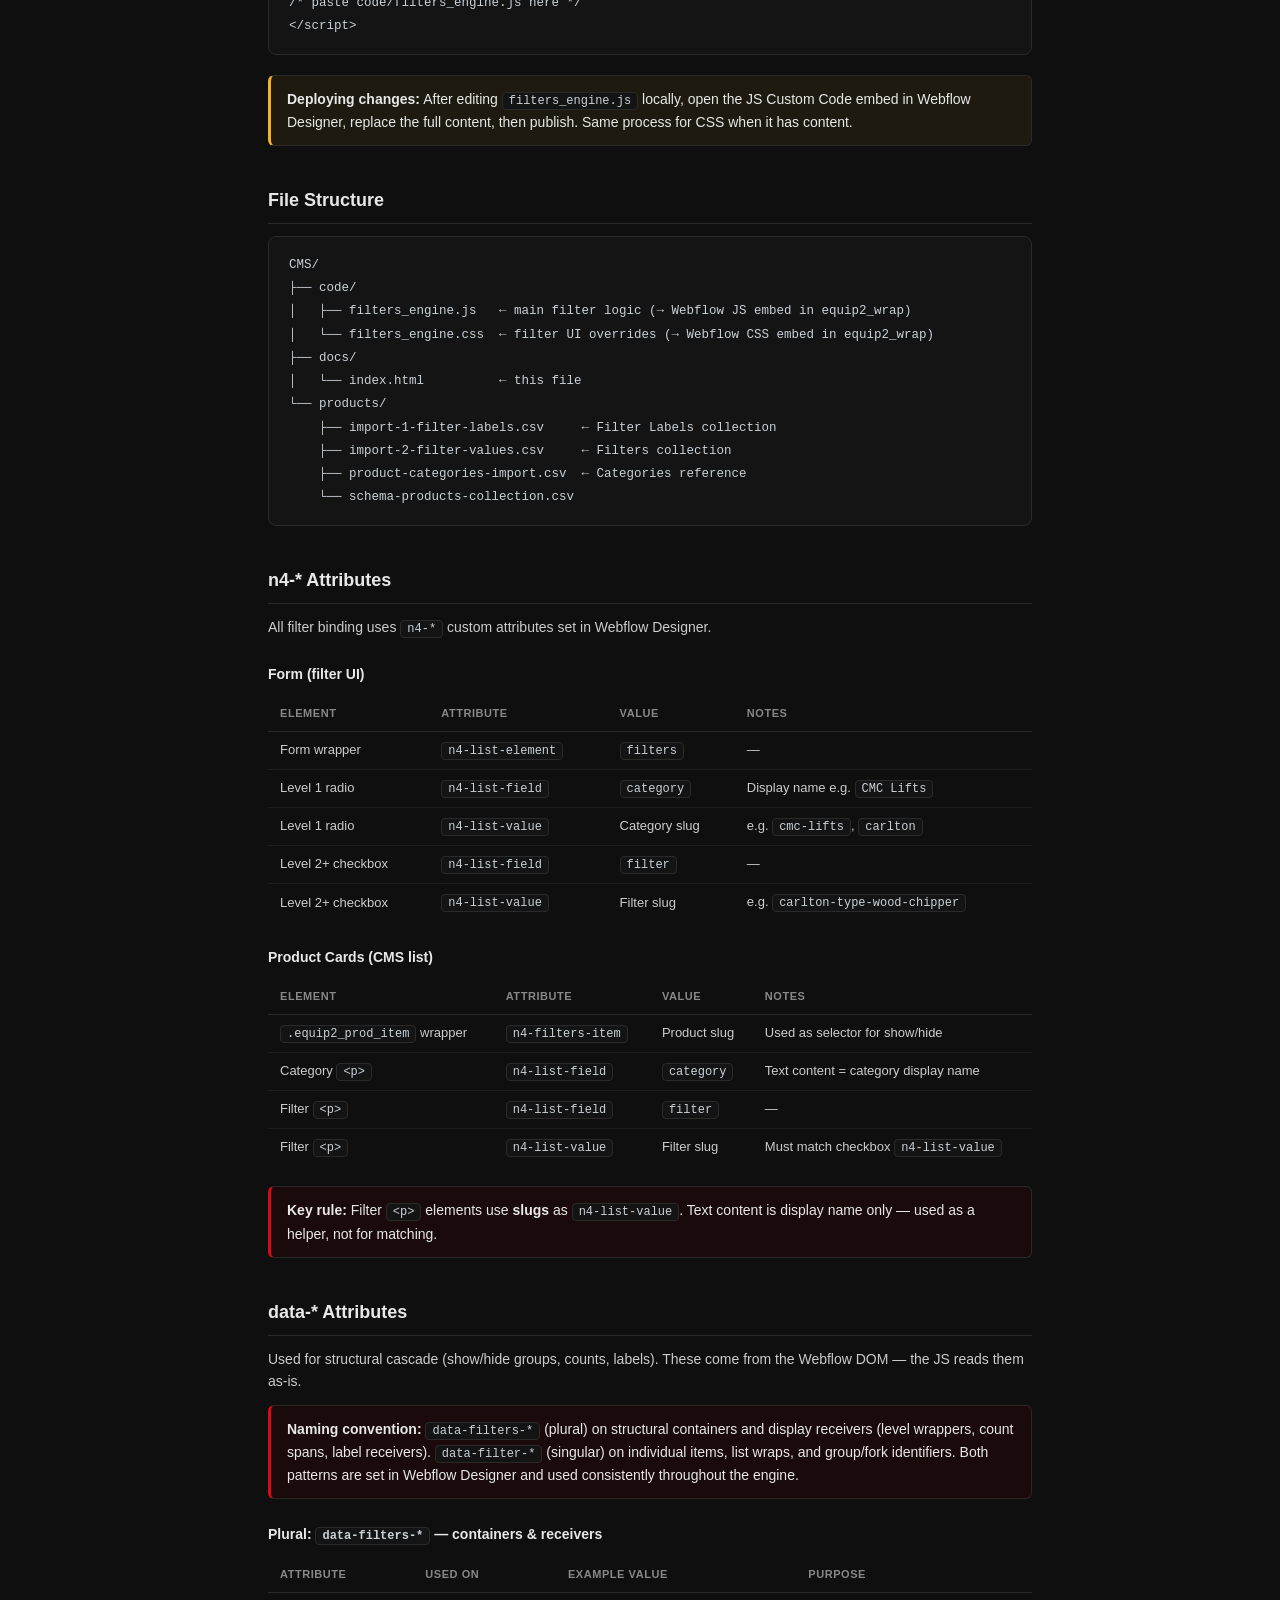
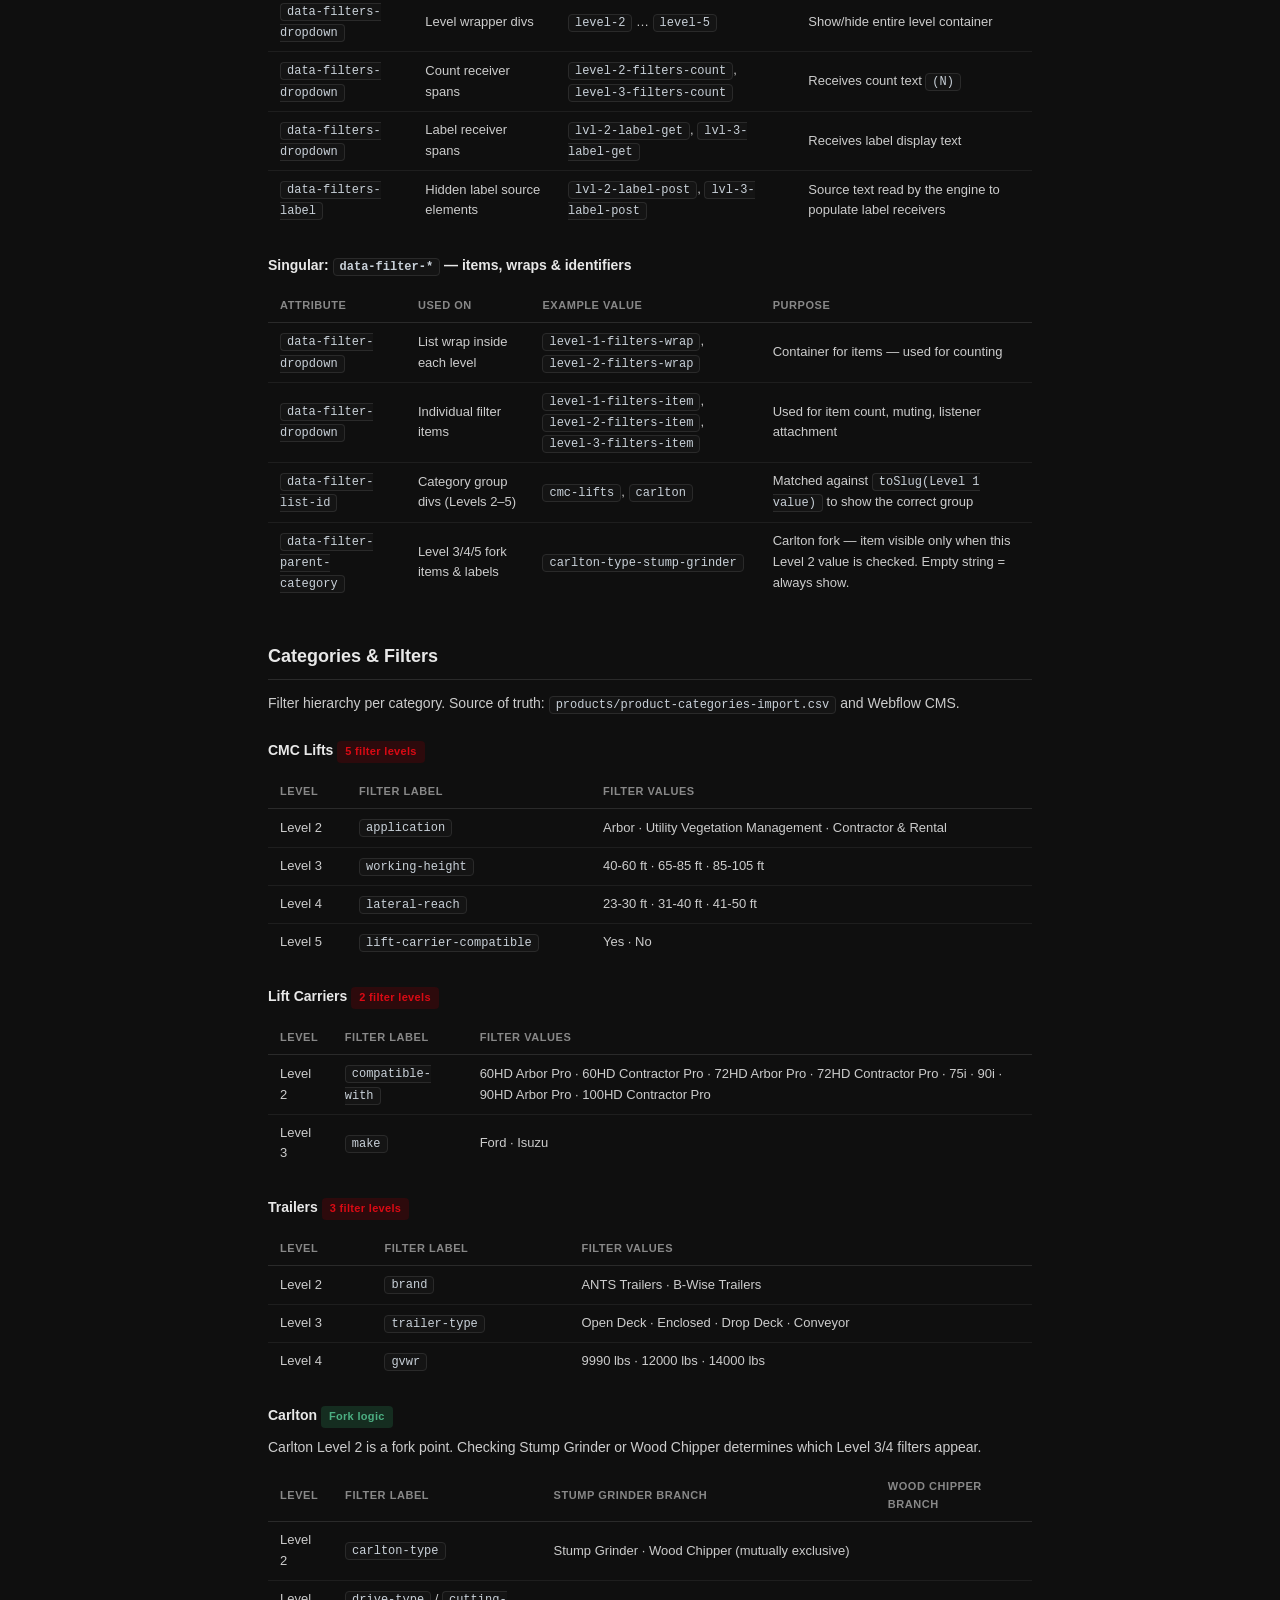
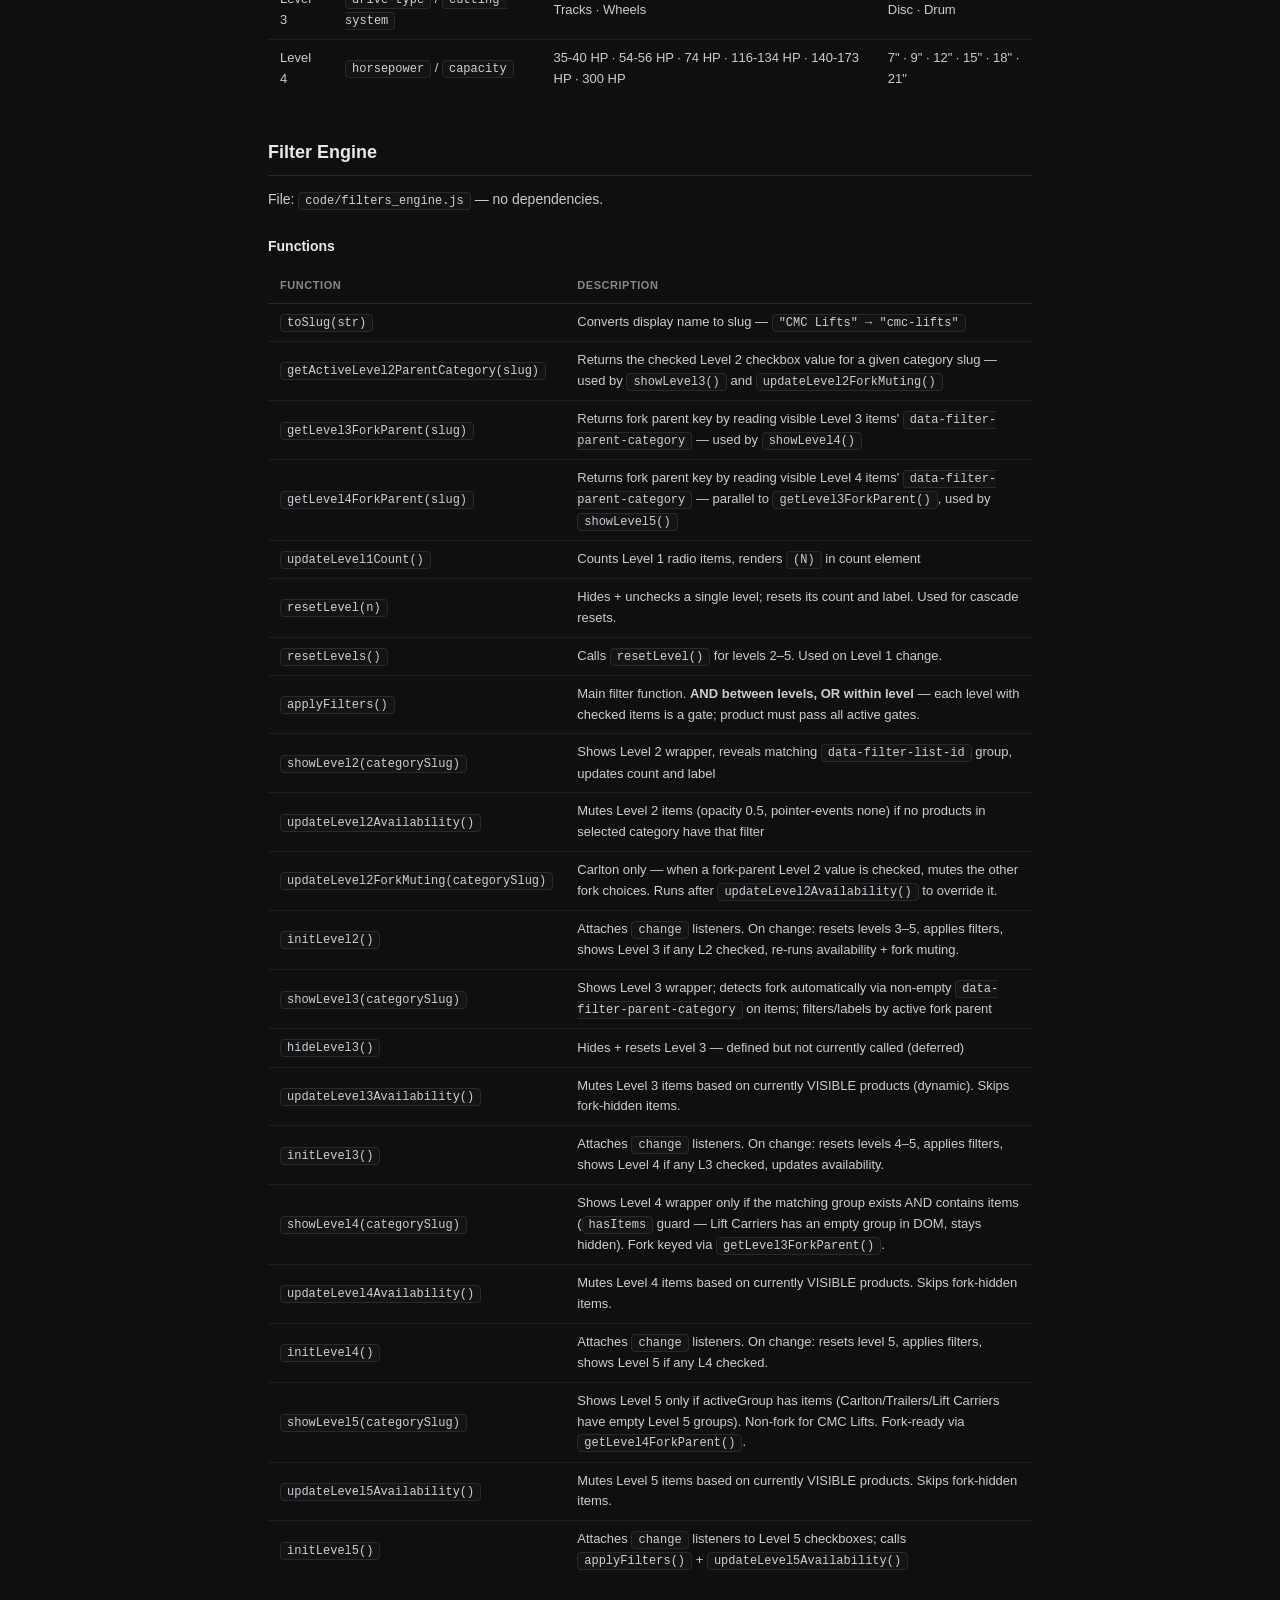
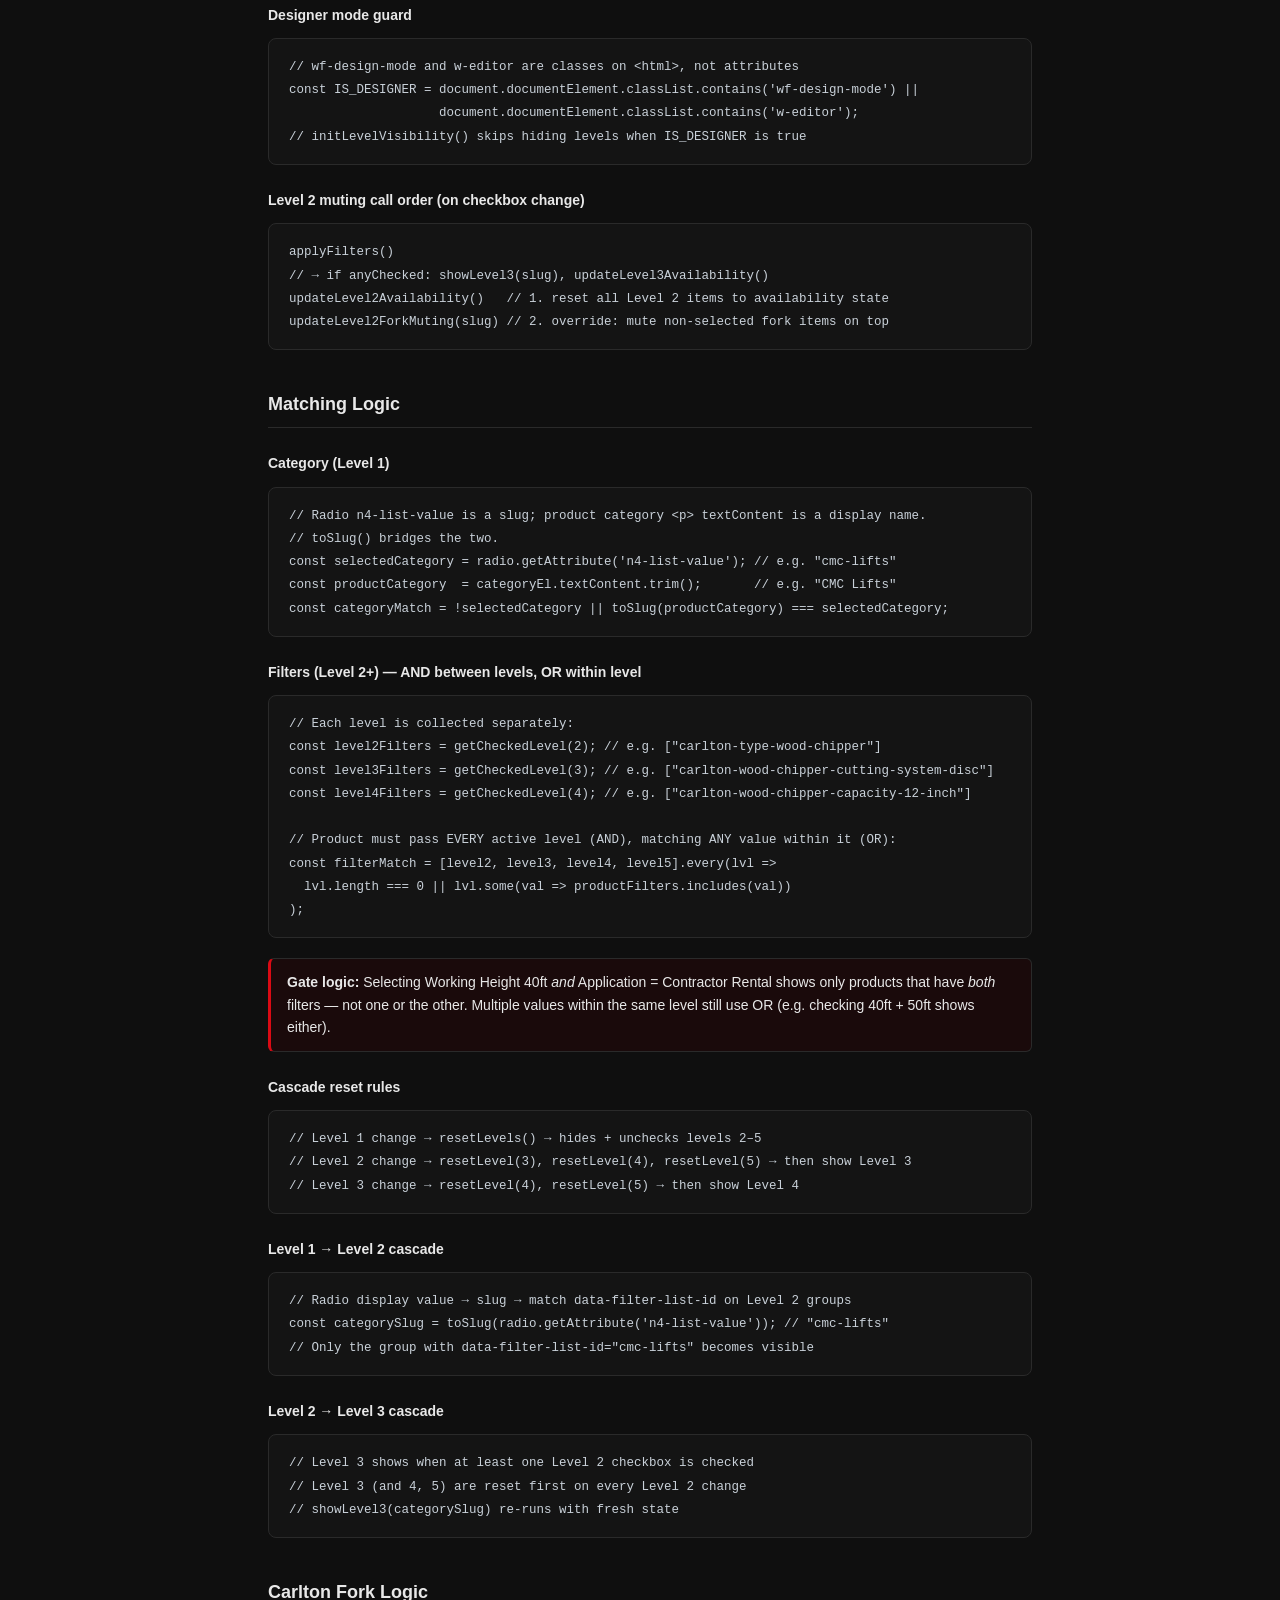
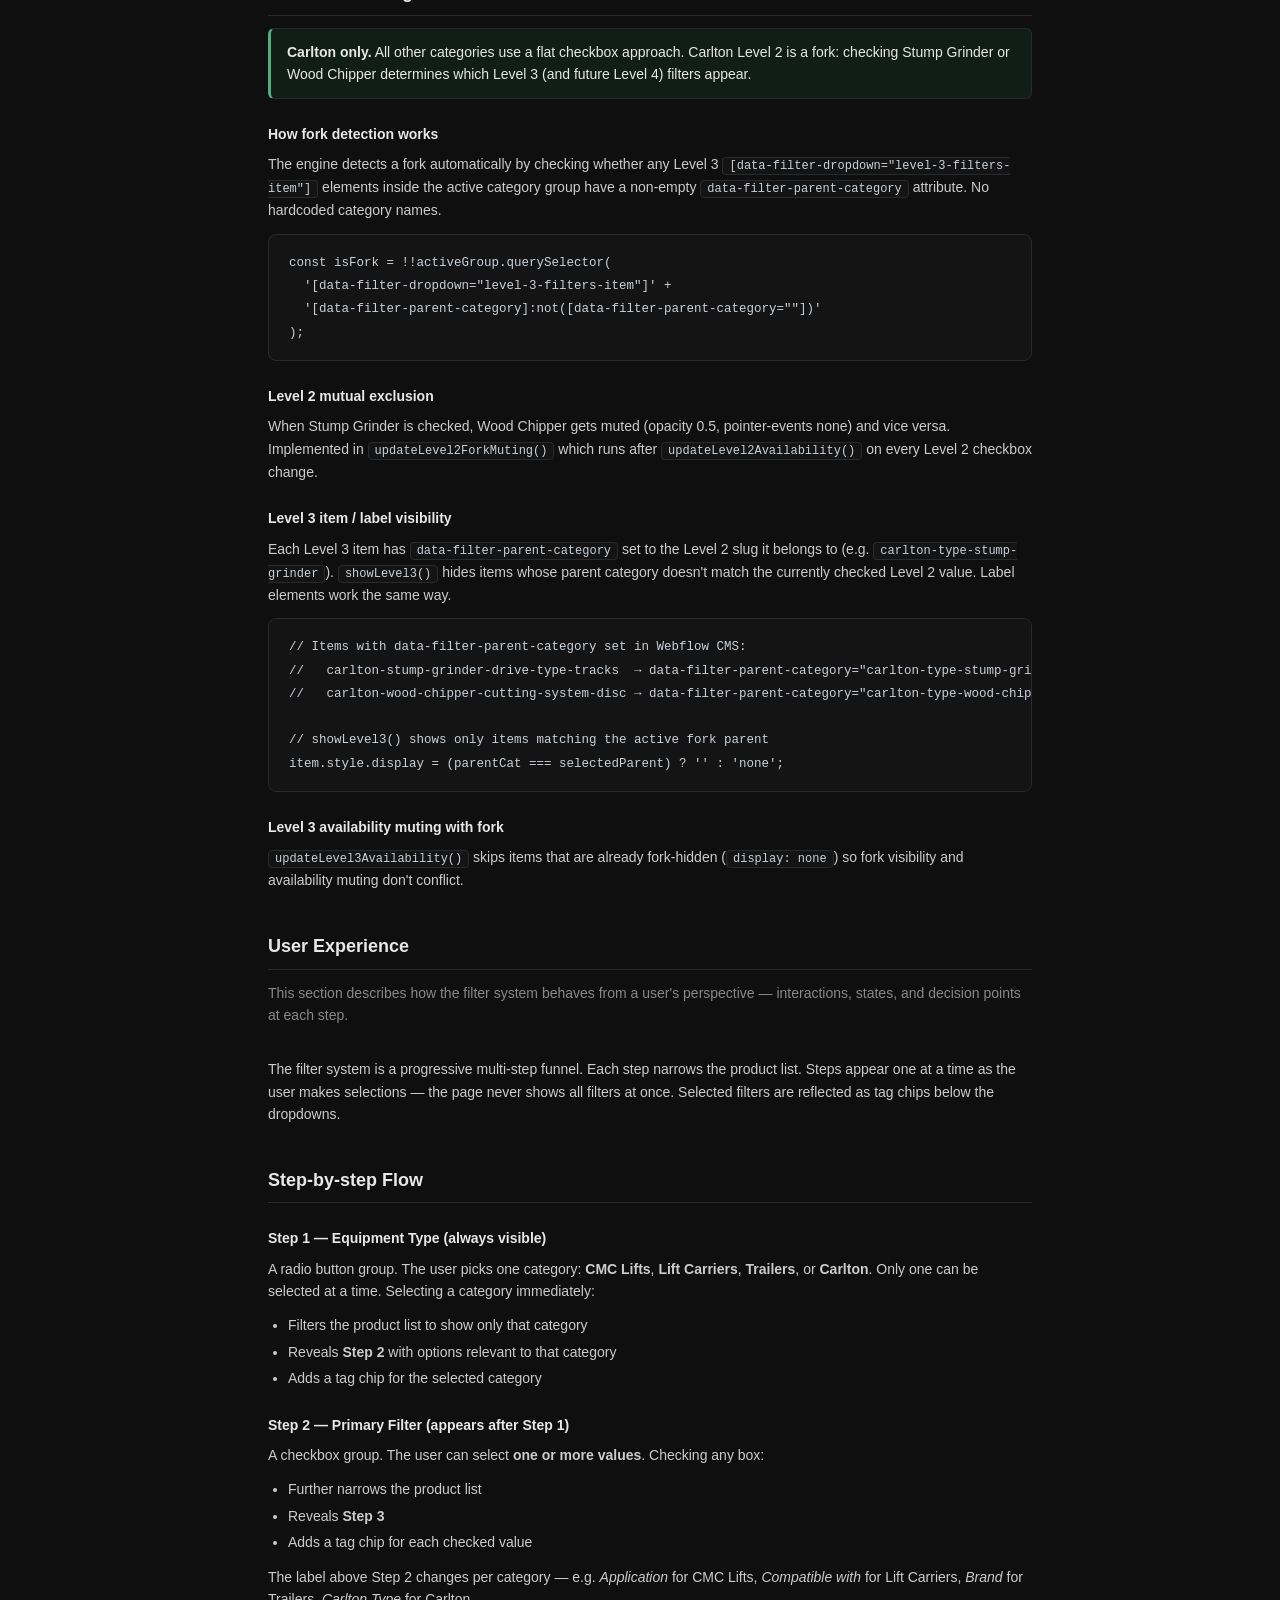
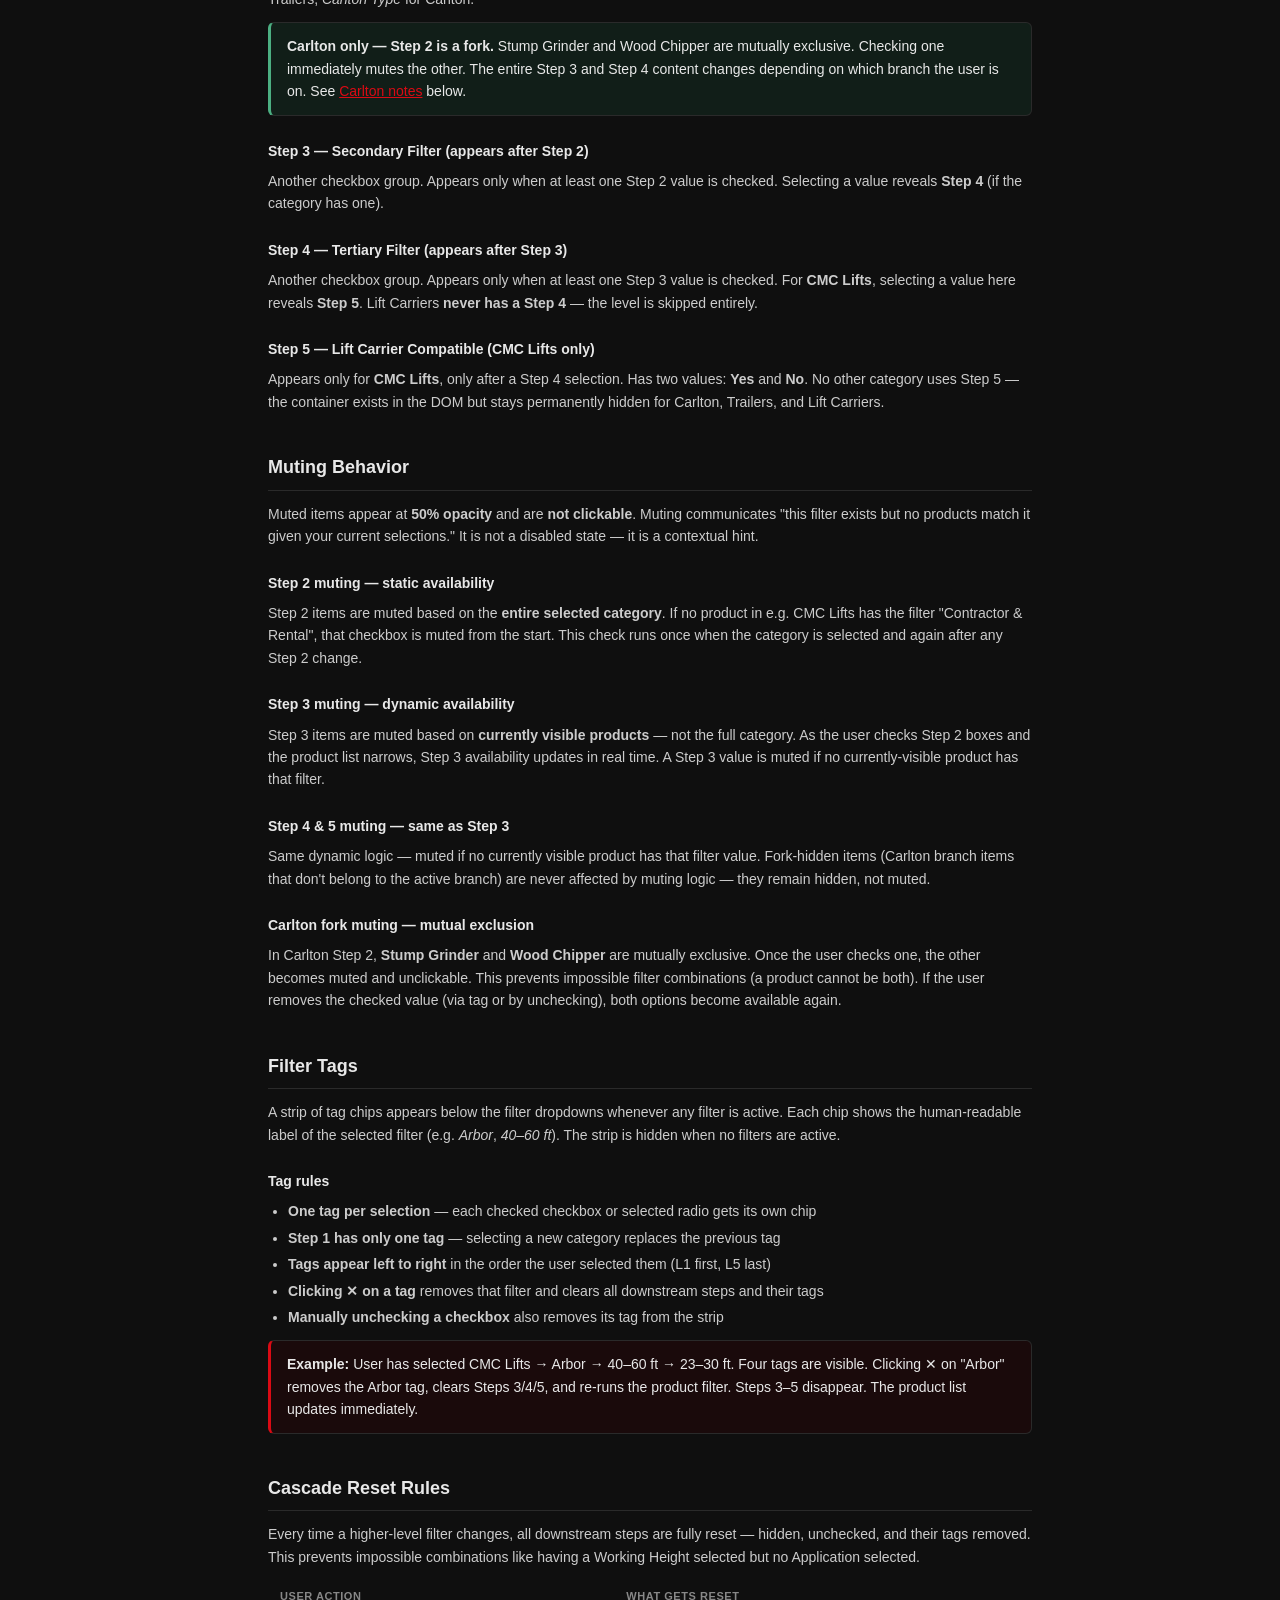
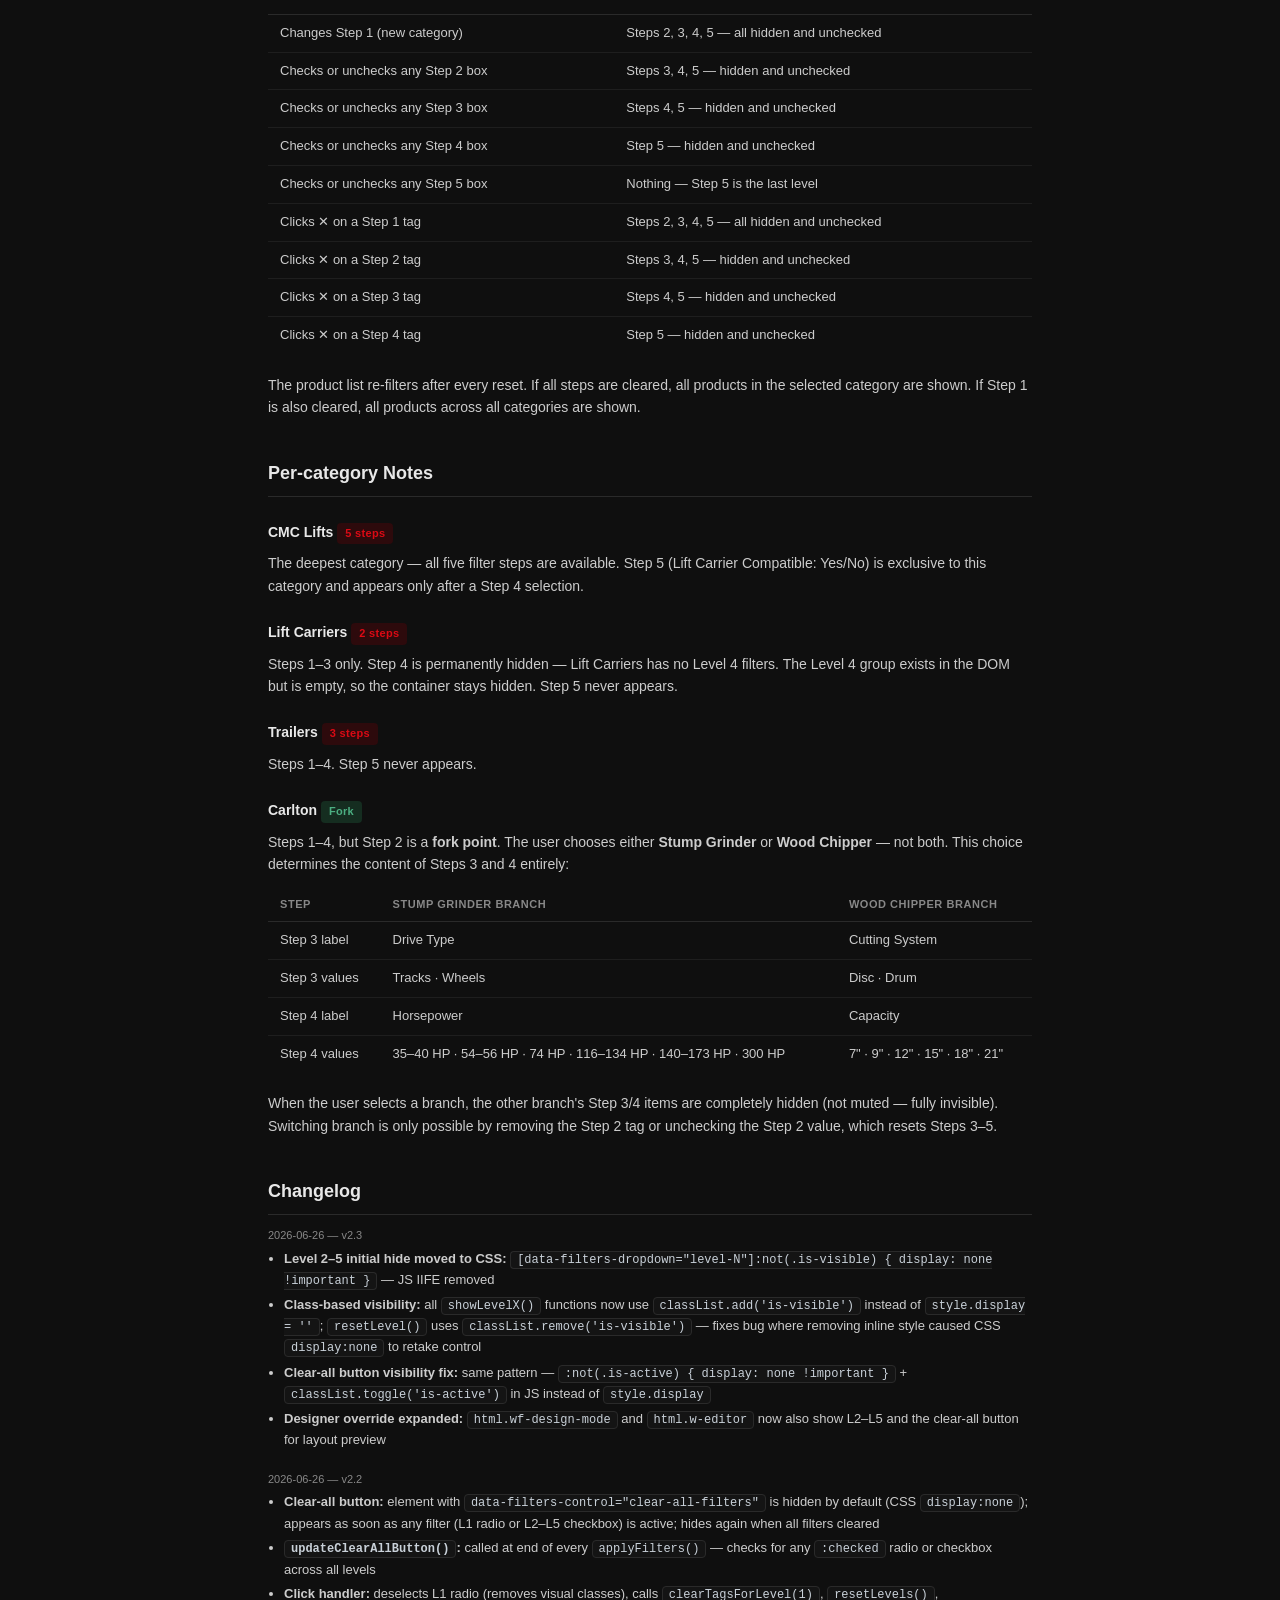
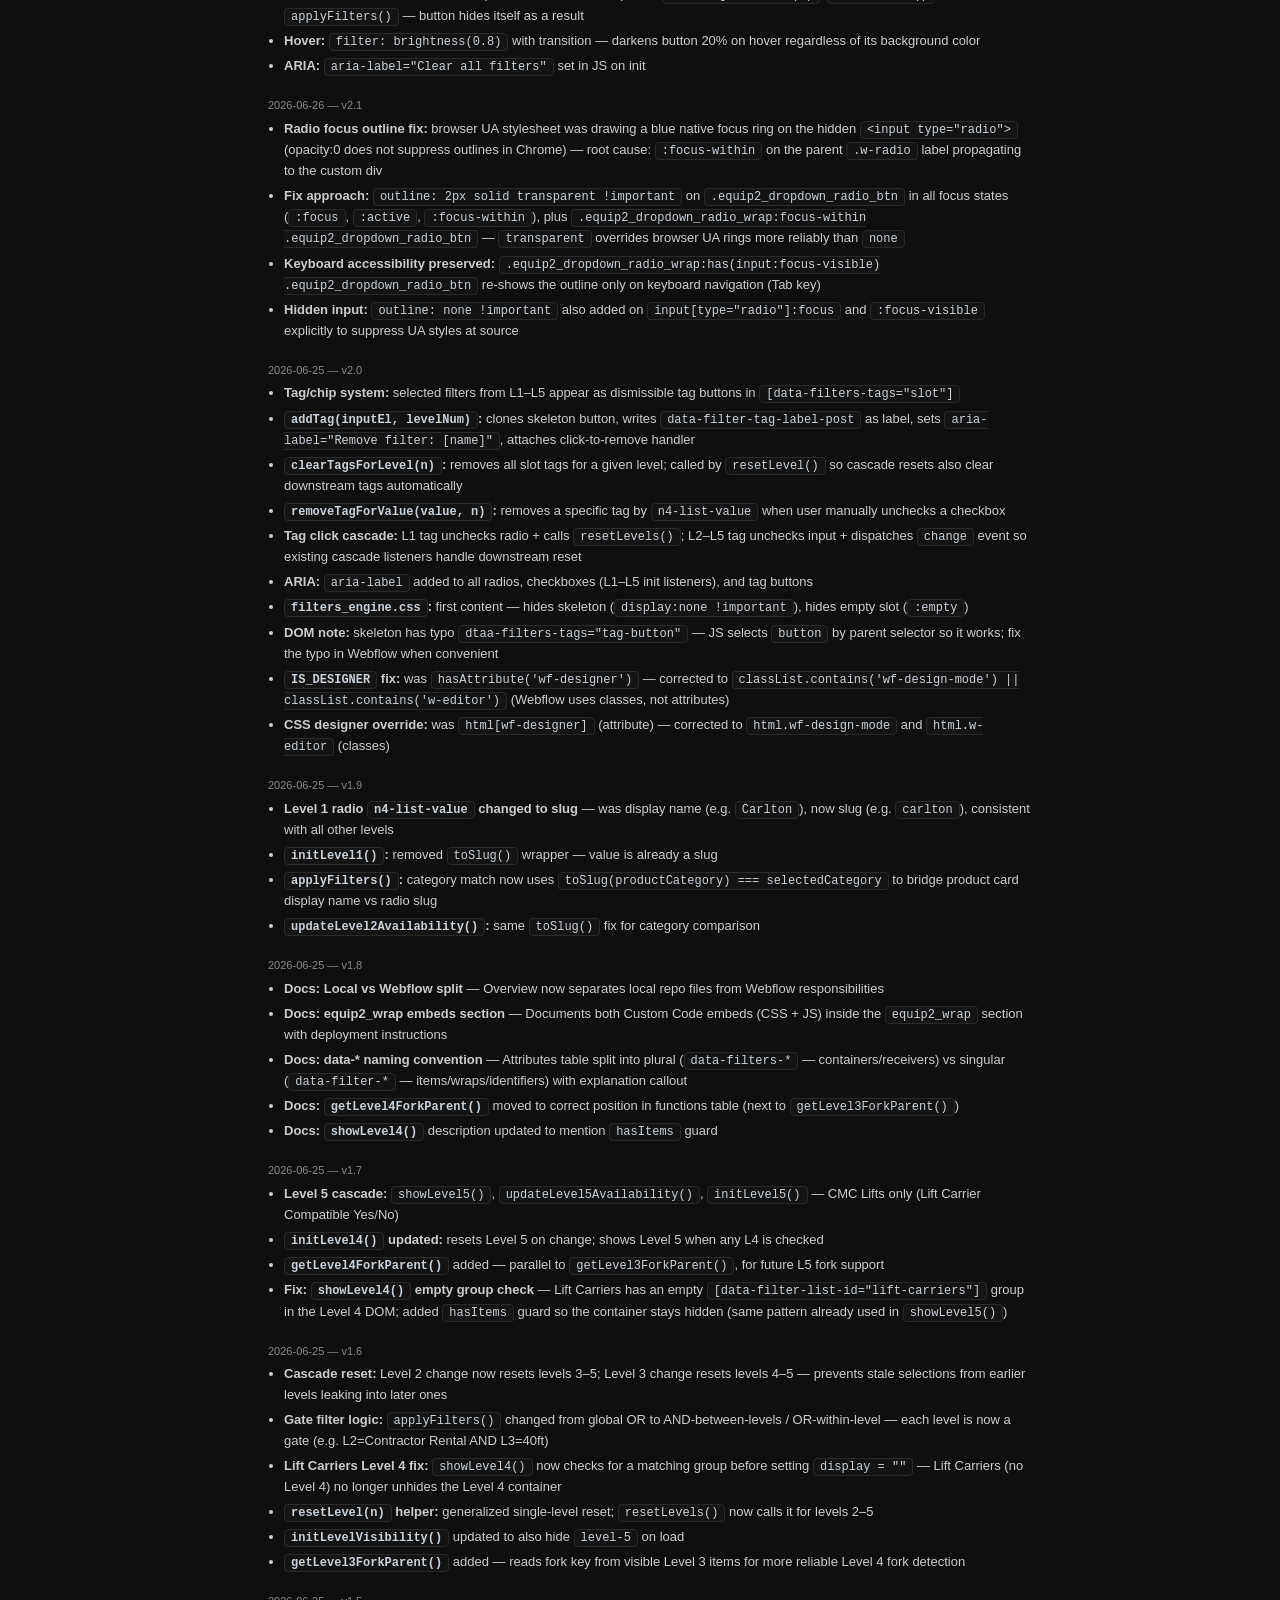
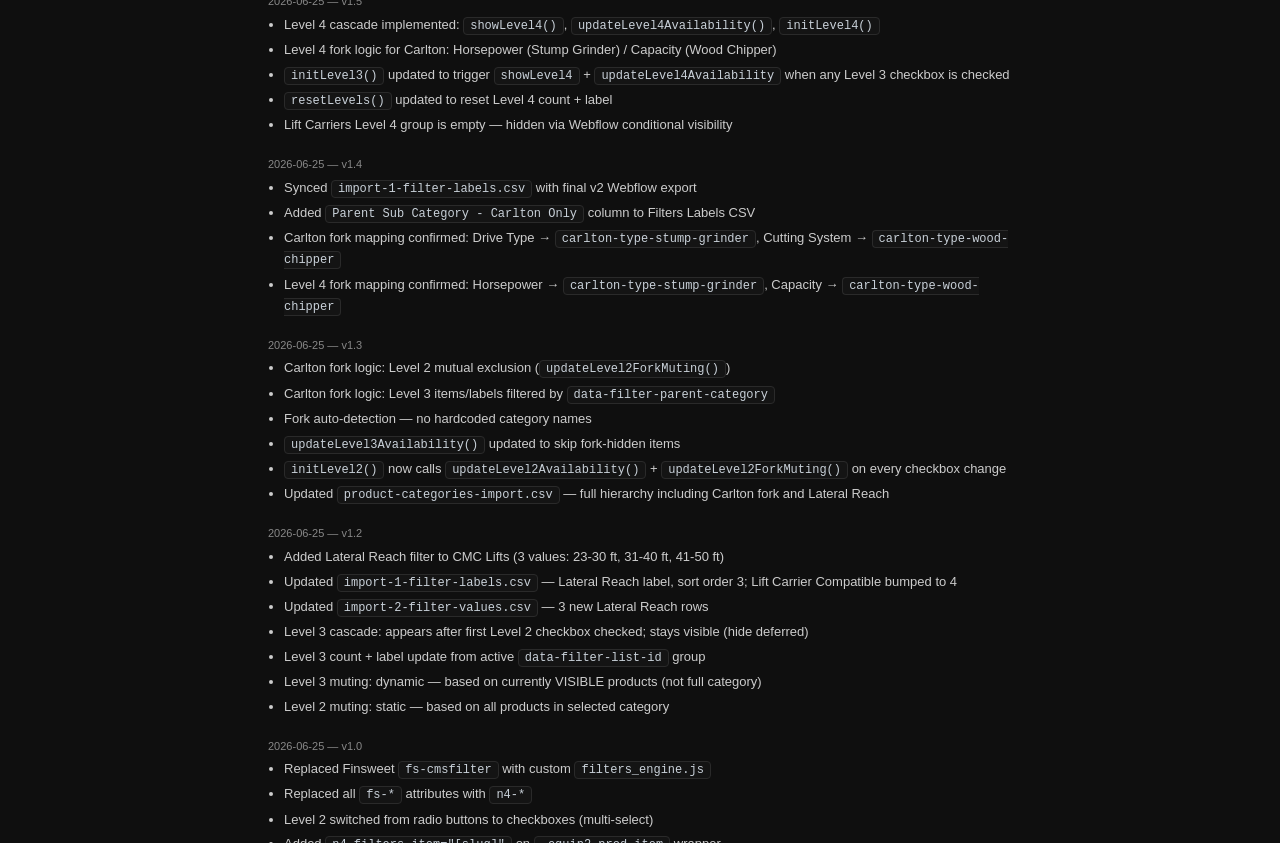
==== commit dda51e15: "docs: sync index.html from master (correct version)" ====
--- a/index.html
+++ b/index.html
@@ -184,9 +184,9 @@
 
     <section id="overview">
       <h1>CMC Filters Engine <span class="version-tag">v2.3</span></h1>
-      <p class="subtitle">Custom Webflow CMS filter system — no Finsweet, pure JS with <code>n4-*</code> attributes.</p>
-      <p>
-        Replaces Finsweet's <code>fs-cmsfilter</code> with a hand-written engine tuned for CMC's
+      <p class="subtitle">Custom Webflow CMS filter system — no Finsweet, JS with <code>n4-*</code> attributes.</p>
+      <p>
+        Replaces Finsweet's <code>fs-cmsfilter</code> with a JS engine built for CMC's
         multi-level filter hierarchy. Supports up to 5 visible levels with cascading show/hide,
         availability muting, and Carlton's fork logic (conditional Level 3/4 based on Level 2 choice).
         Each level acts as a gate — AND between levels, OR within a level.
@@ -381,7 +381,6 @@
           <tr><td><code>getLevel3ForkParent(slug)</code></td><td>Returns fork parent key by reading visible Level 3 items' <code>data-filter-parent-category</code> — used by <code>showLevel4()</code></td></tr>
           <tr><td><code>getLevel4ForkParent(slug)</code></td><td>Returns fork parent key by reading visible Level 4 items' <code>data-filter-parent-category</code> — parallel to <code>getLevel3ForkParent()</code>, used by <code>showLevel5()</code></td></tr>
           <tr><td><code>updateLevel1Count()</code></td><td>Counts Level 1 radio items, renders <code>(N)</code> in count element</td></tr>
-          <tr><td><code>initLevelVisibility()</code></td><td>Hides level-2 through level-5 on page load (skipped in Webflow Designer)</td></tr>
           <tr><td><code>resetLevel(n)</code></td><td>Hides + unchecks a single level; resets its count and label. Used for cascade resets.</td></tr>
           <tr><td><code>resetLevels()</code></td><td>Calls <code>resetLevel()</code> for levels 2–5. Used on Level 1 change.</td></tr>
           <tr><td><code>applyFilters()</code></td><td>Main filter function. <strong>AND between levels, OR within level</strong> — each level with checked items is a gate; product must pass all active gates.</td></tr>
@@ -509,7 +508,7 @@
 
     <section id="ux">
       <h2>User Experience</h2>
-      <p class="subtitle">Written for designers. No code — just behavior.</p>
+      <p class="subtitle">This section describes how the filter system behaves from a user's perspective — interactions, states, and decision points at each step.</p>
       <p>
         The filter system is a progressive multi-step funnel. Each step narrows the product list.
         Steps appear one at a time as the user makes selections — the page never shows all filters at once.
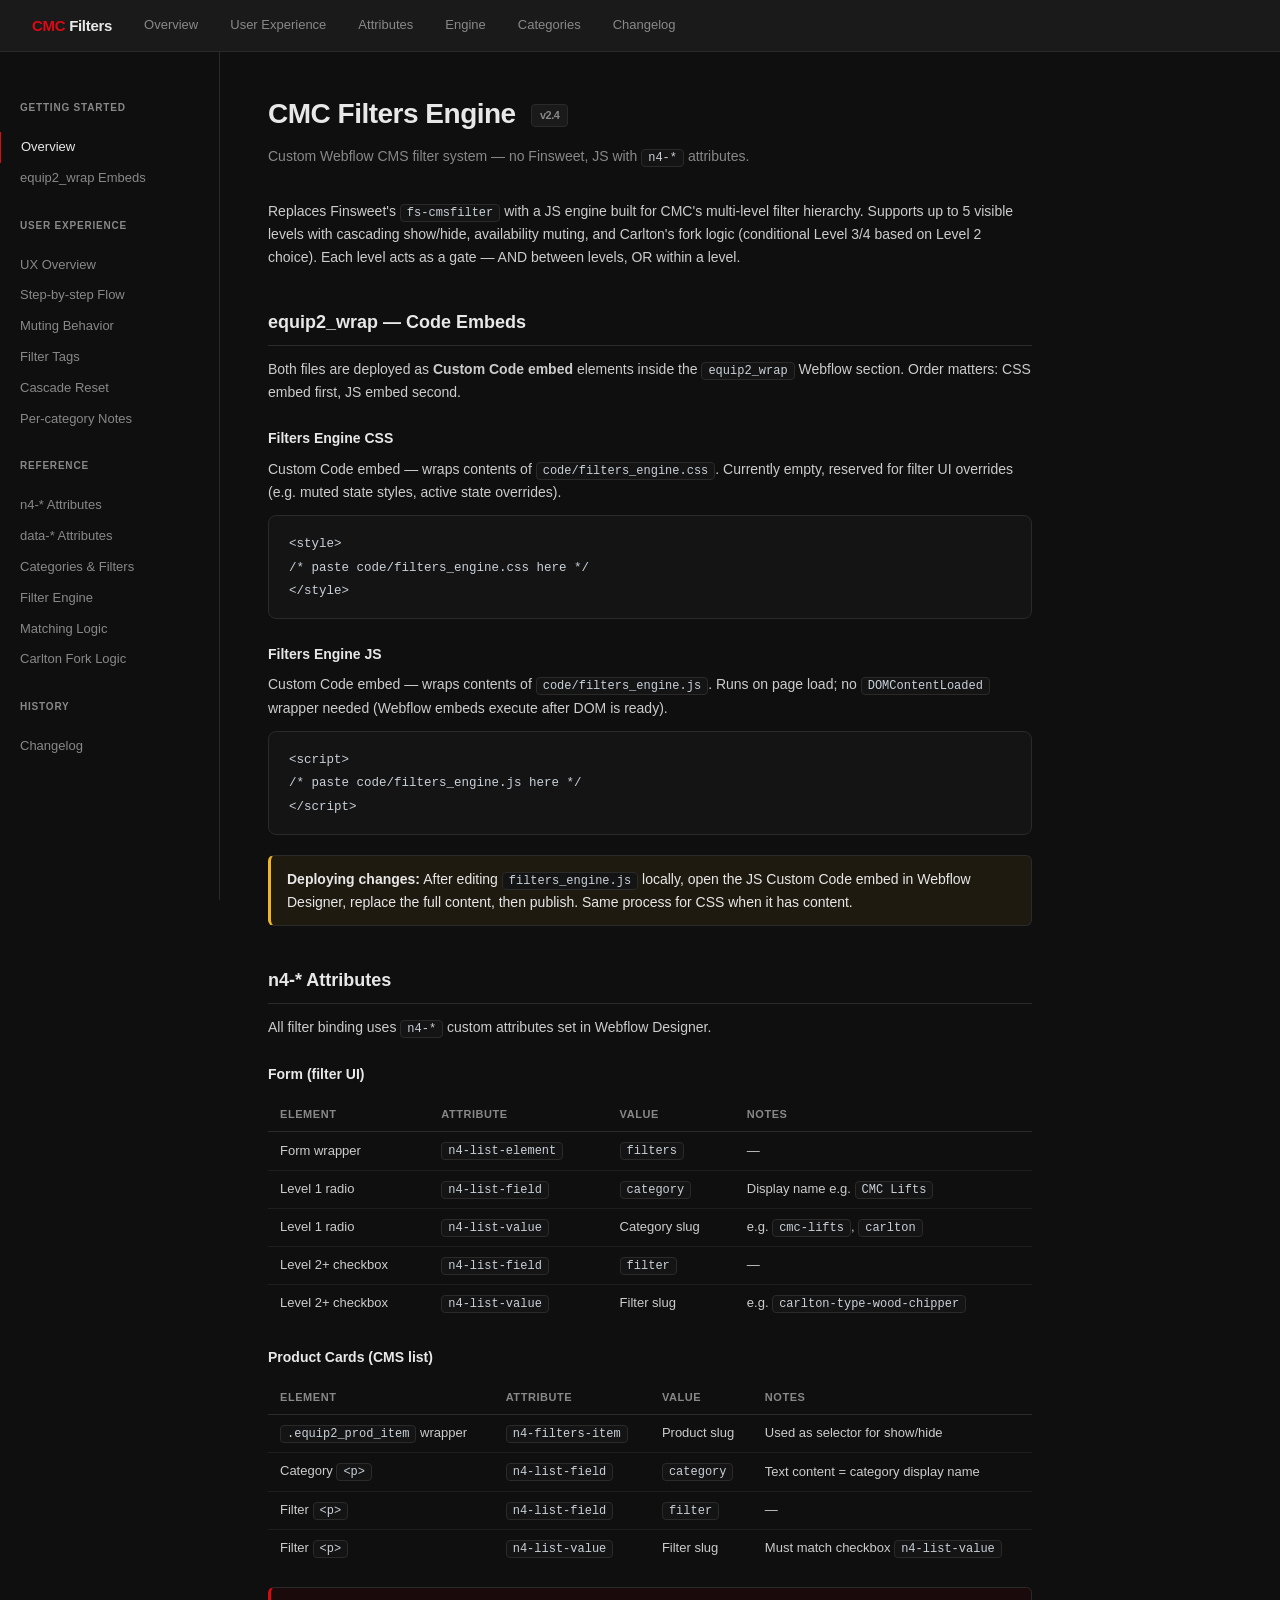
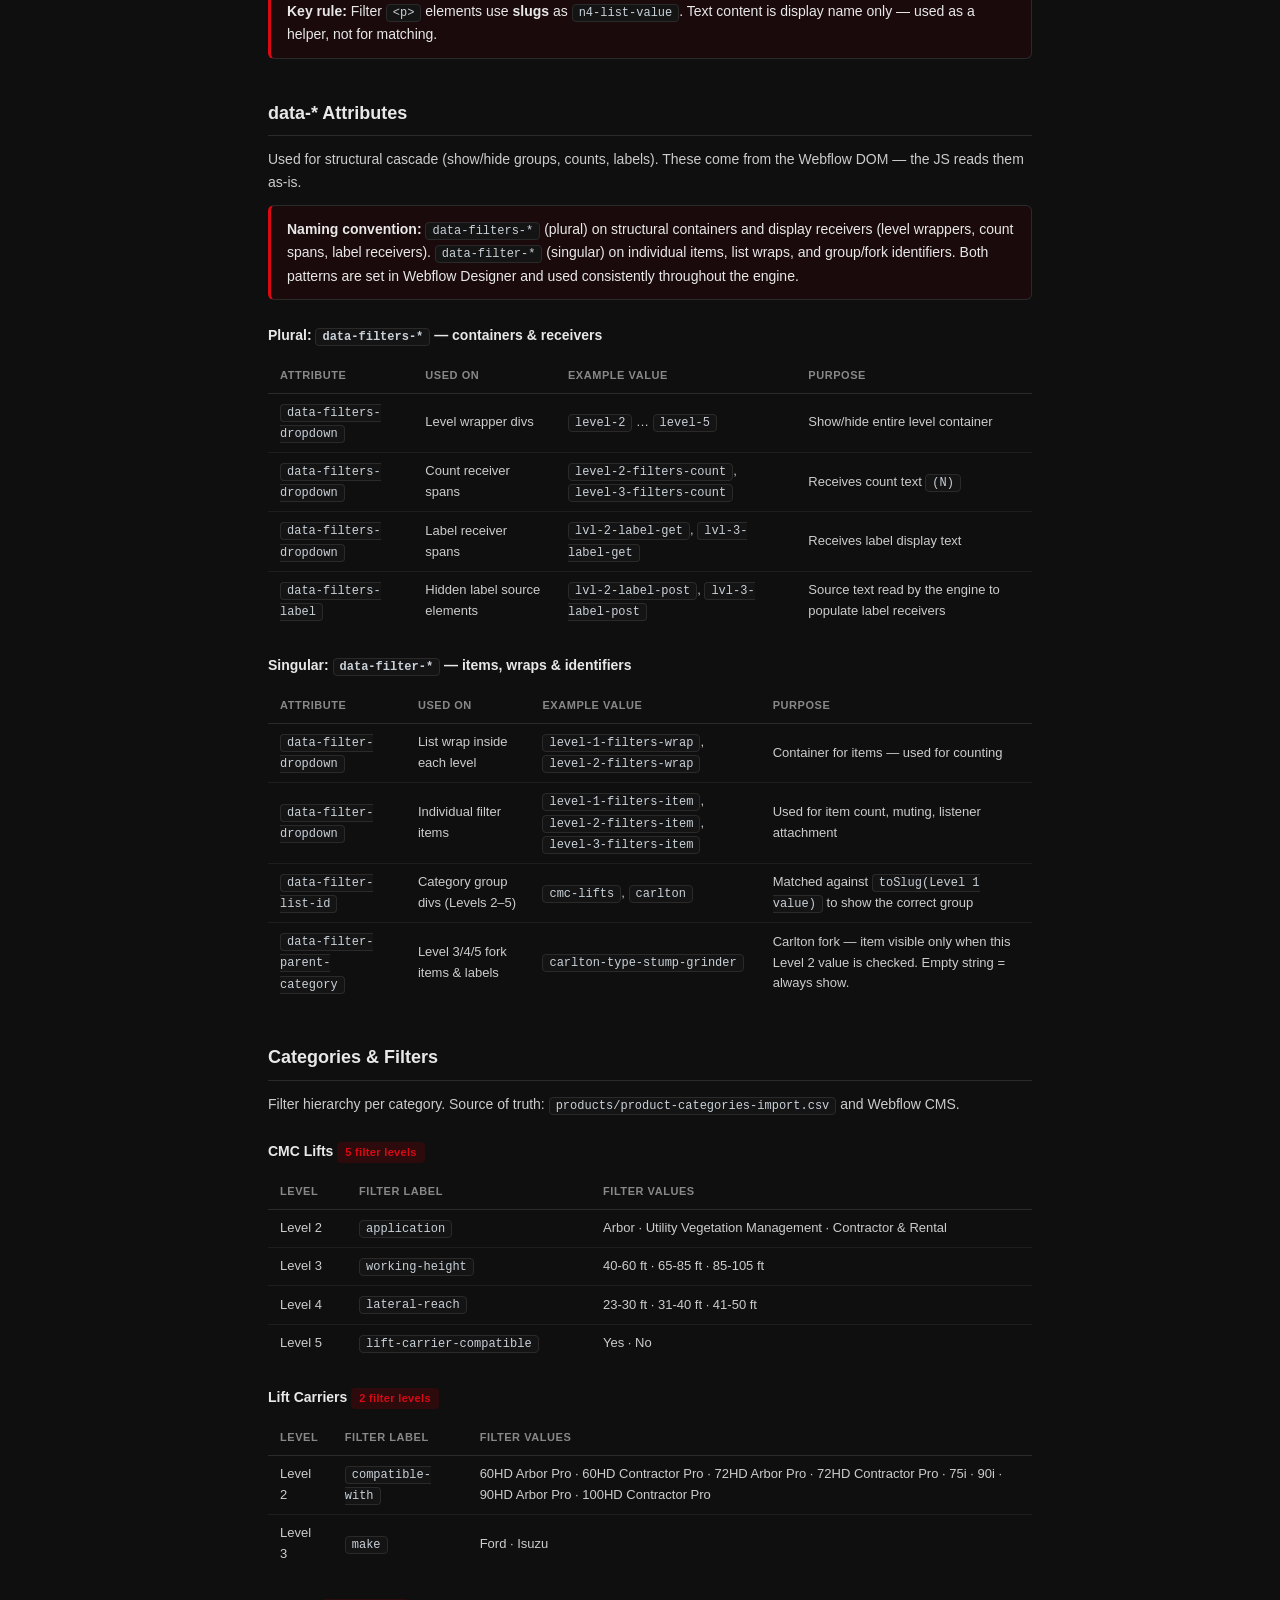
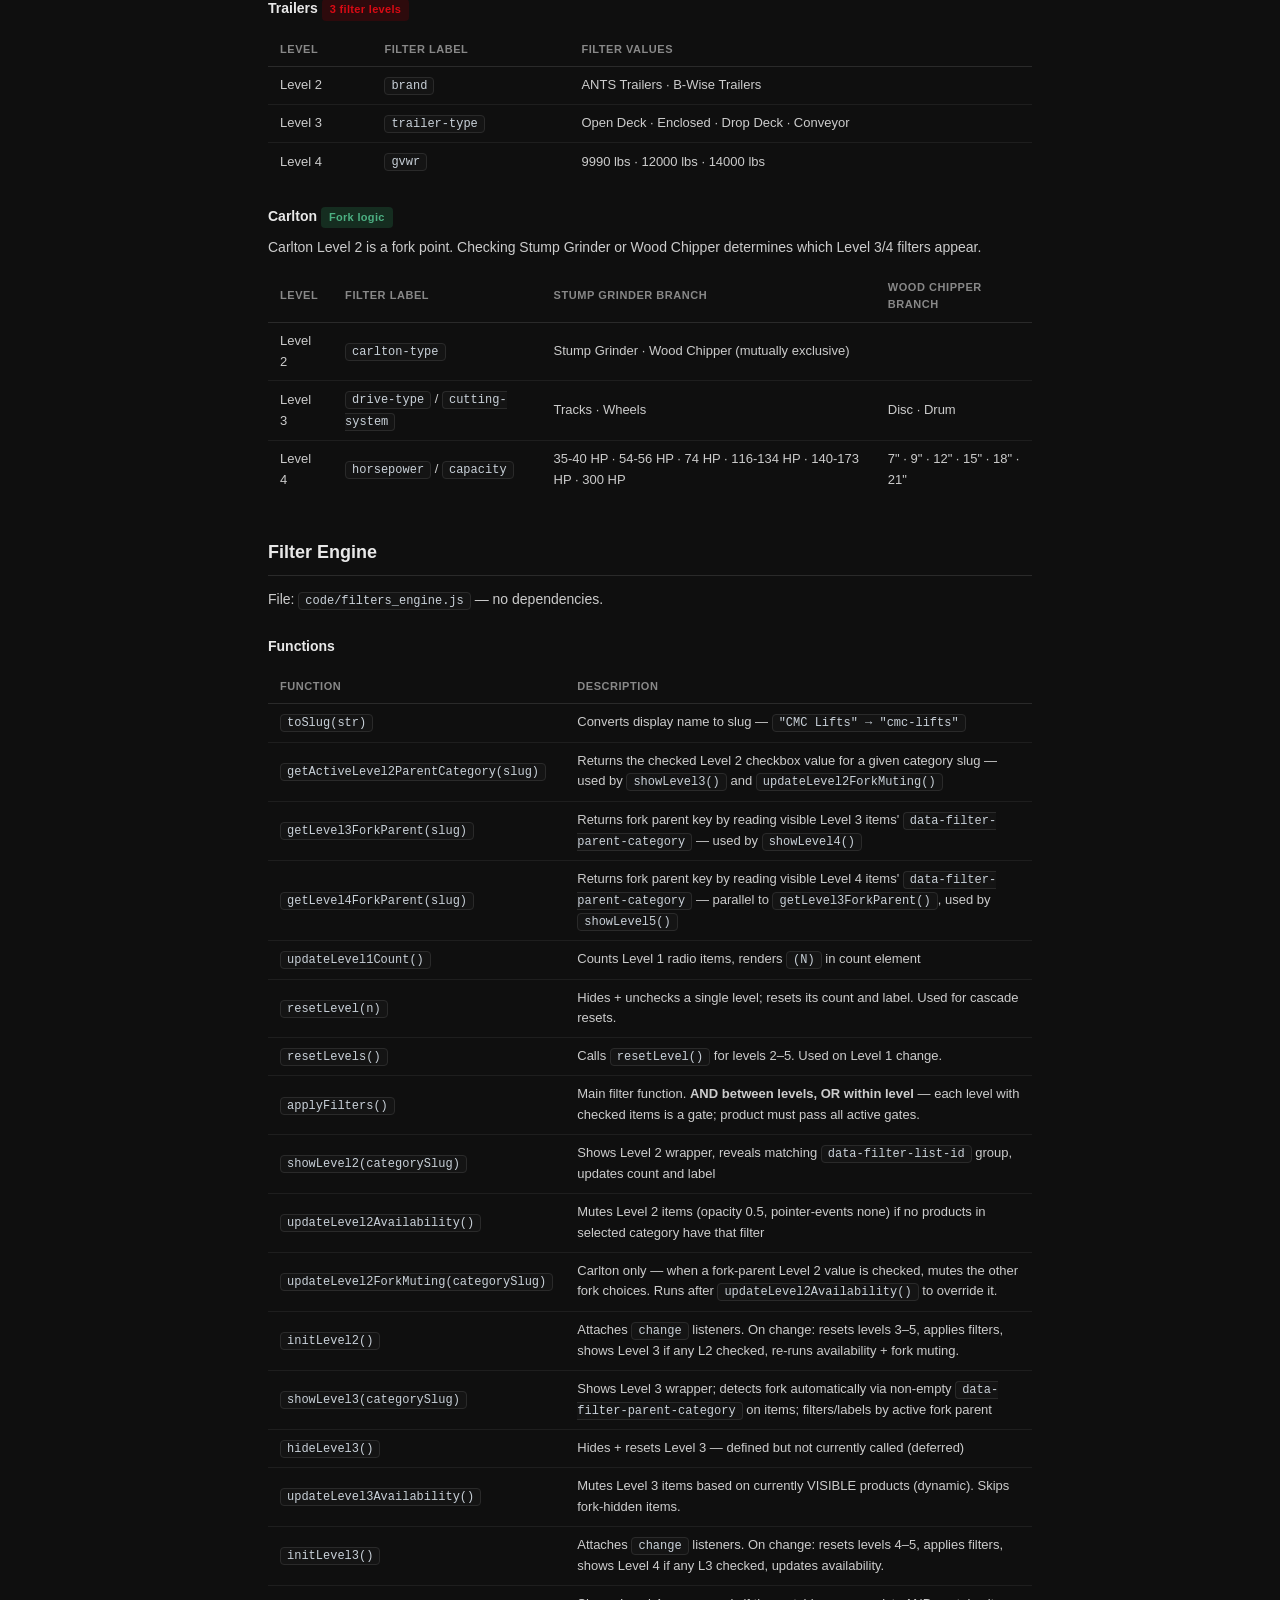
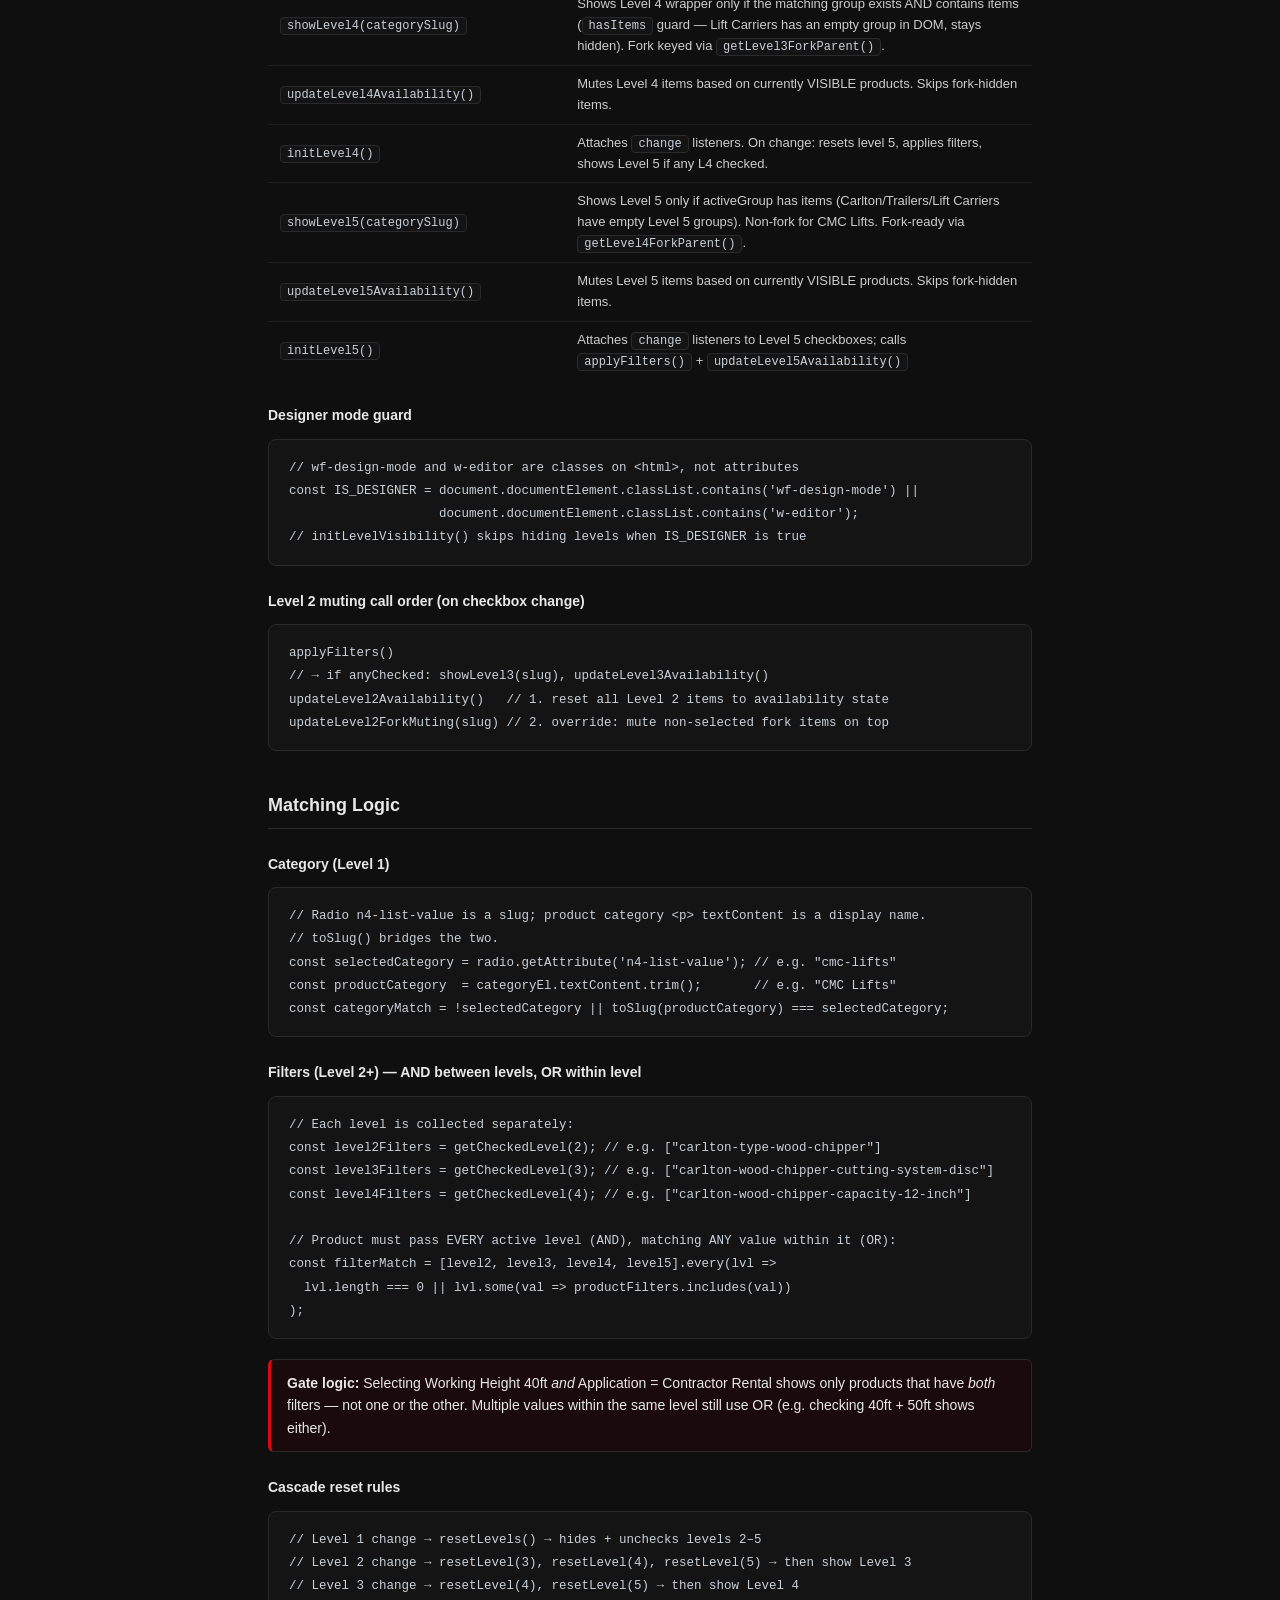
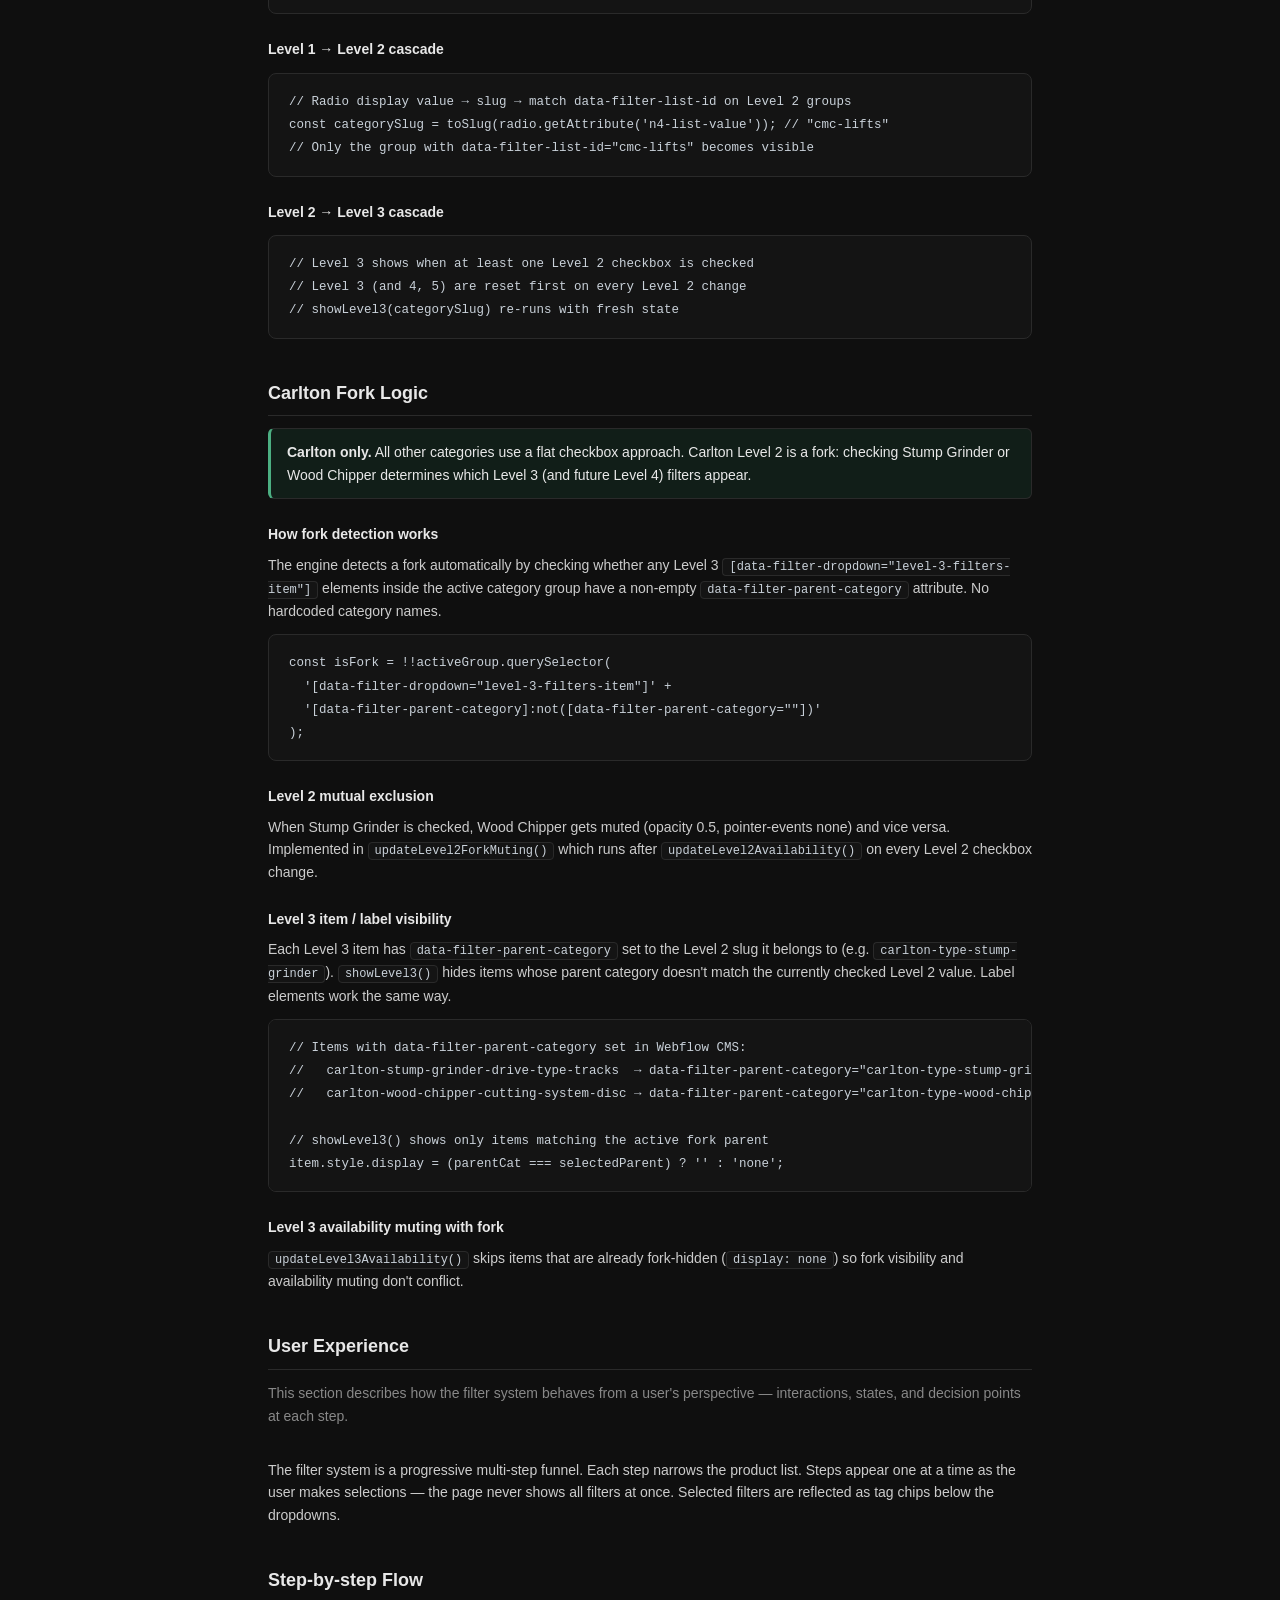
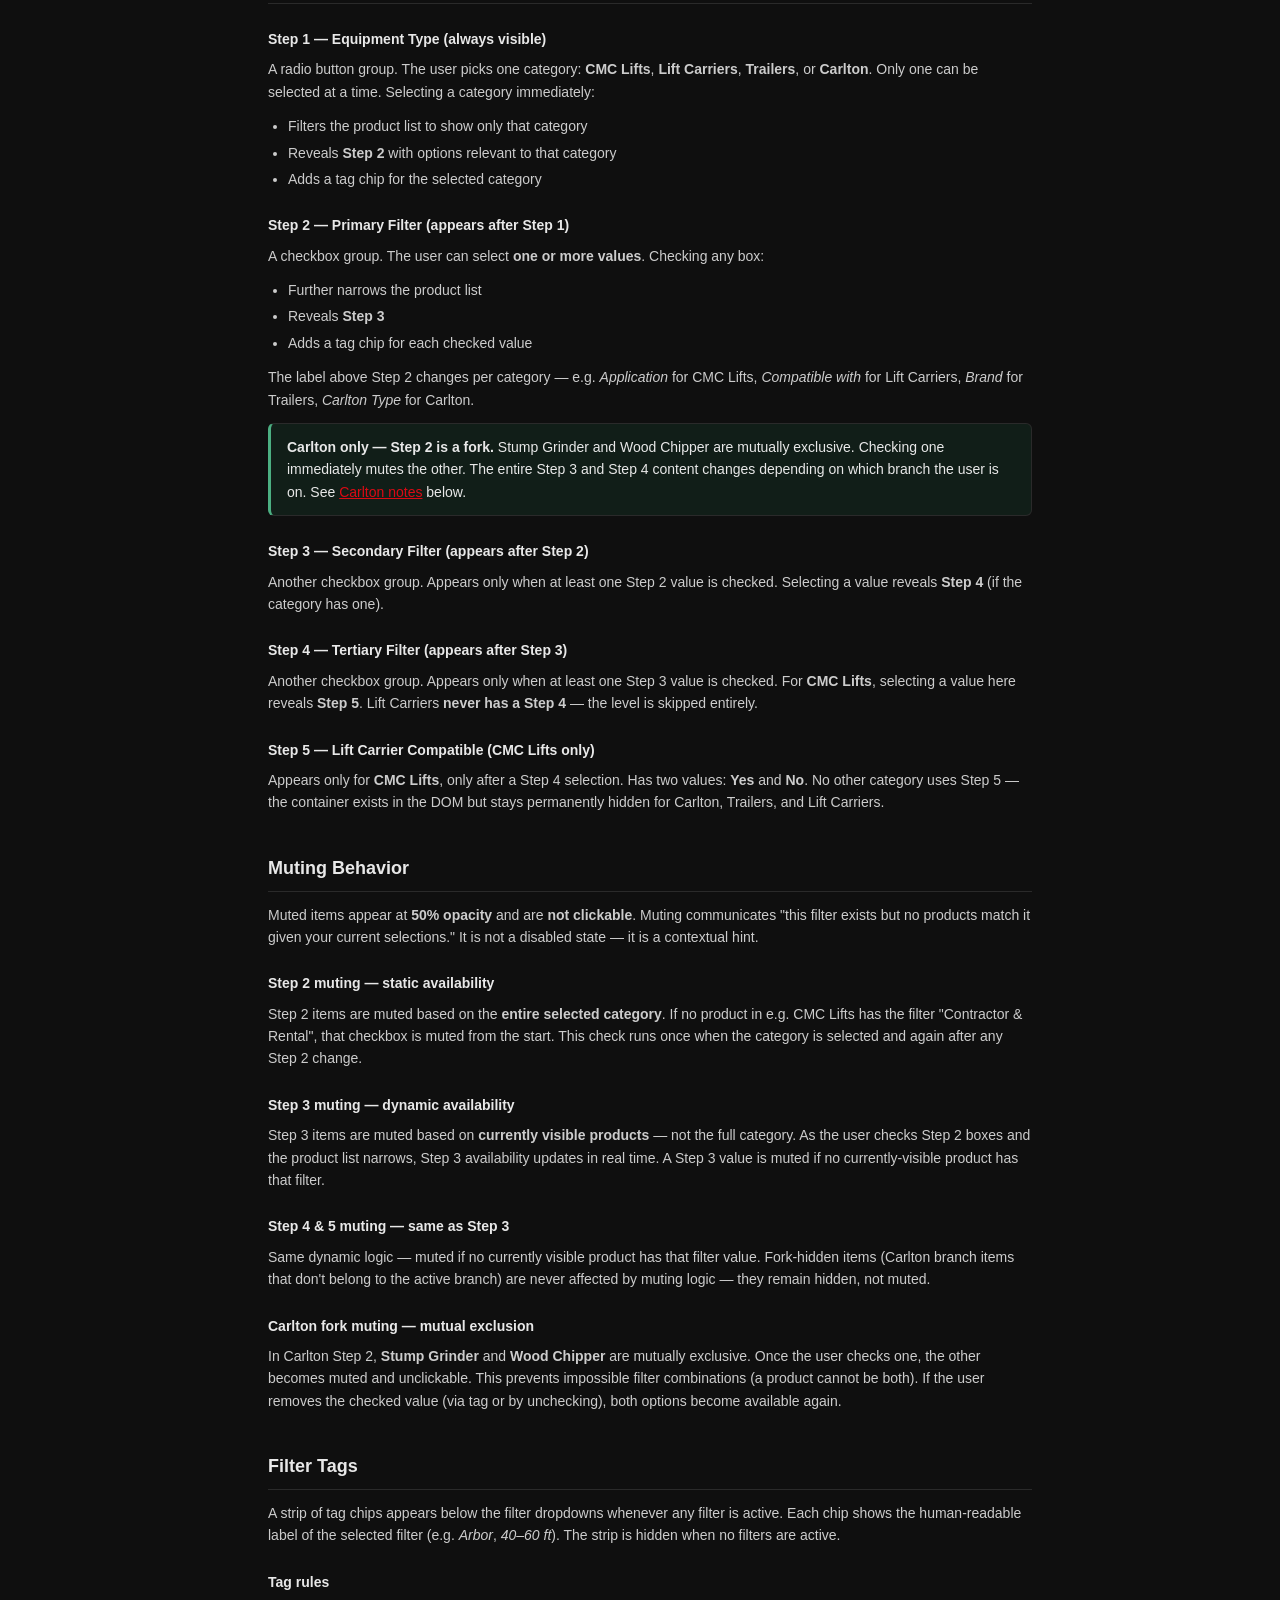
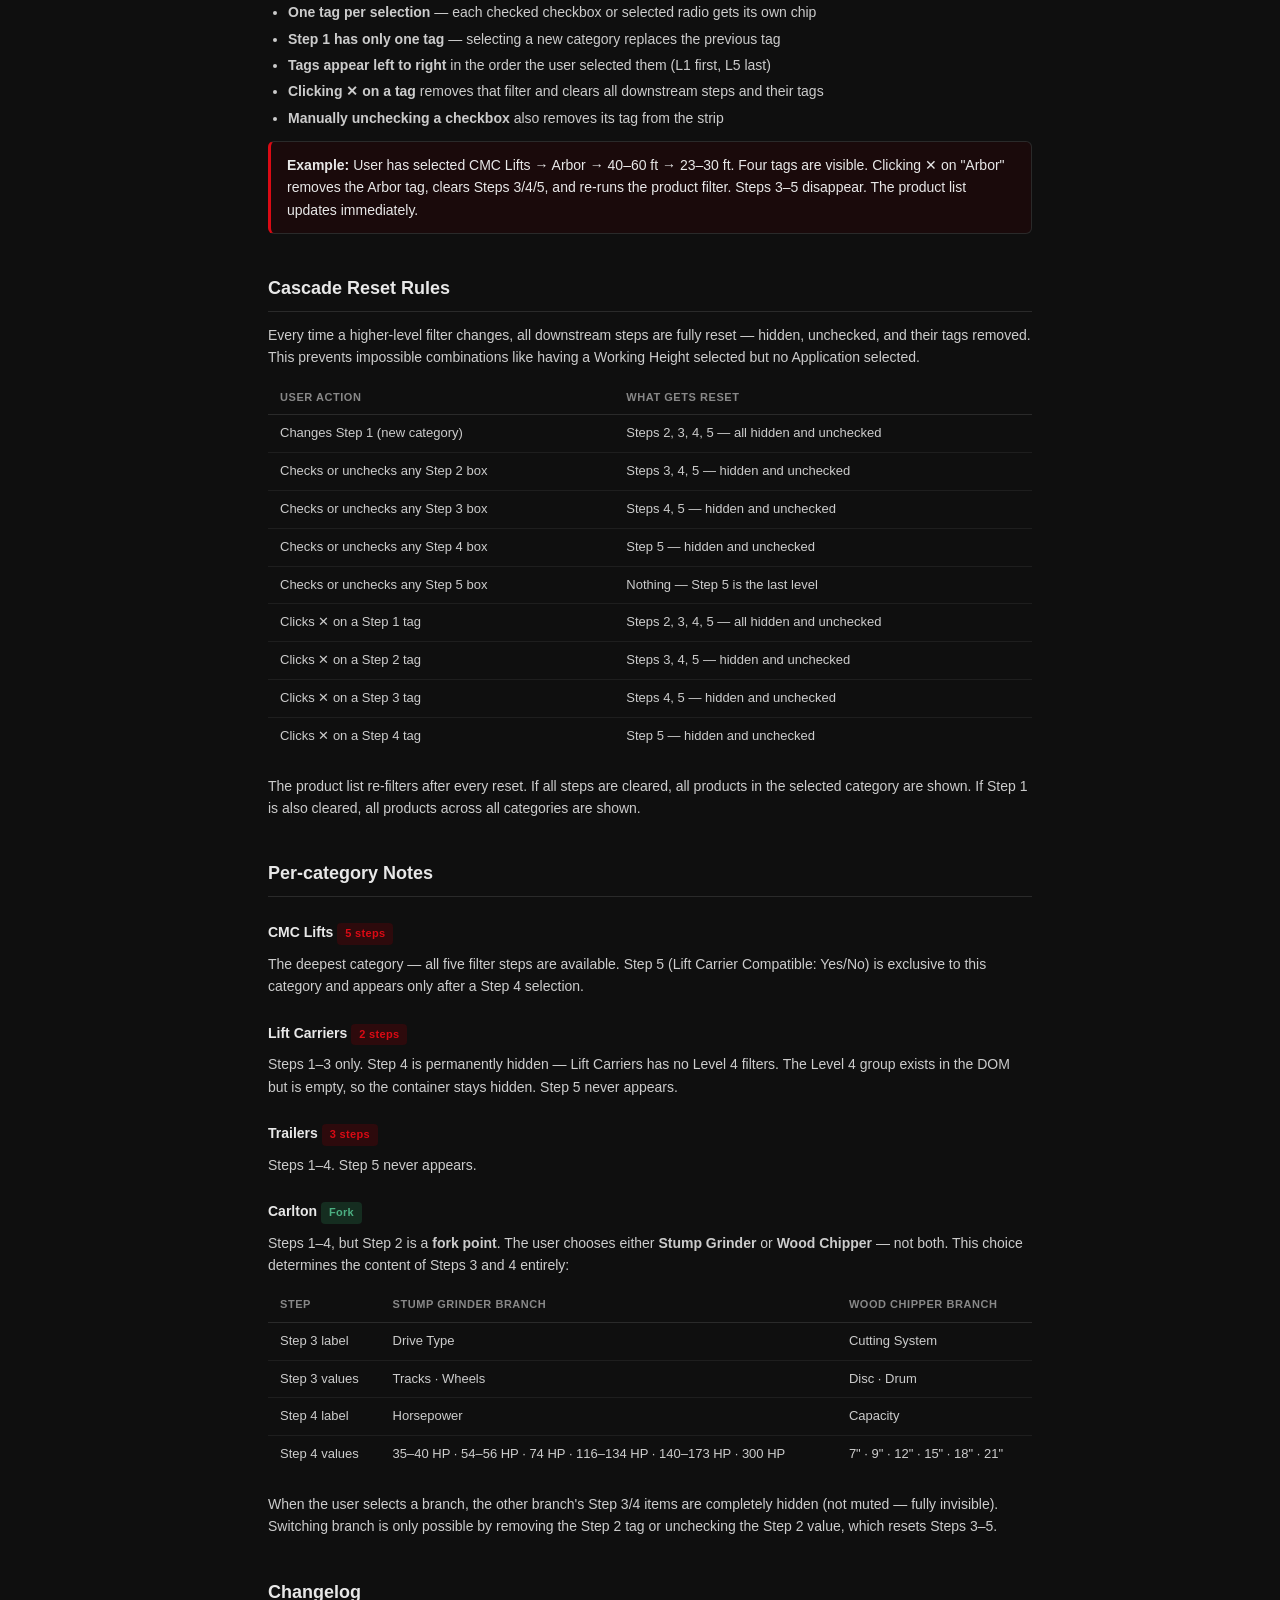
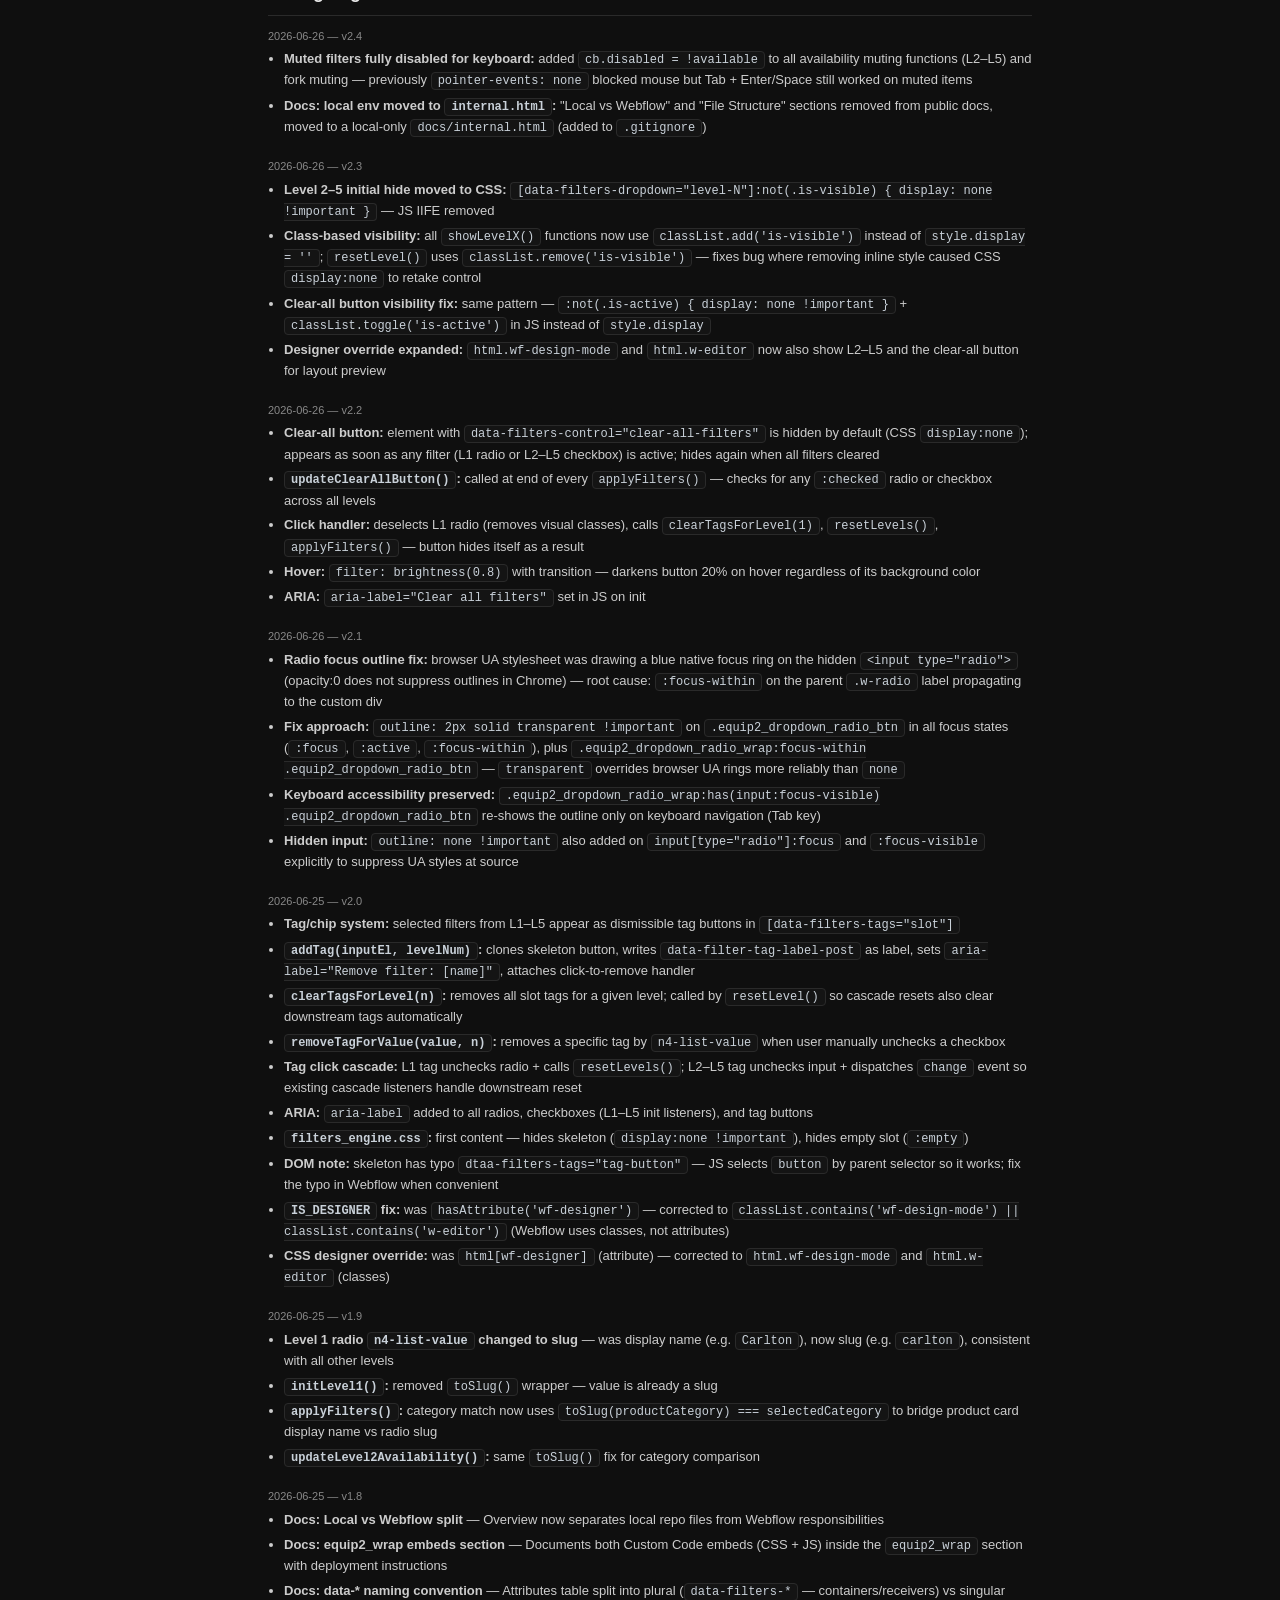
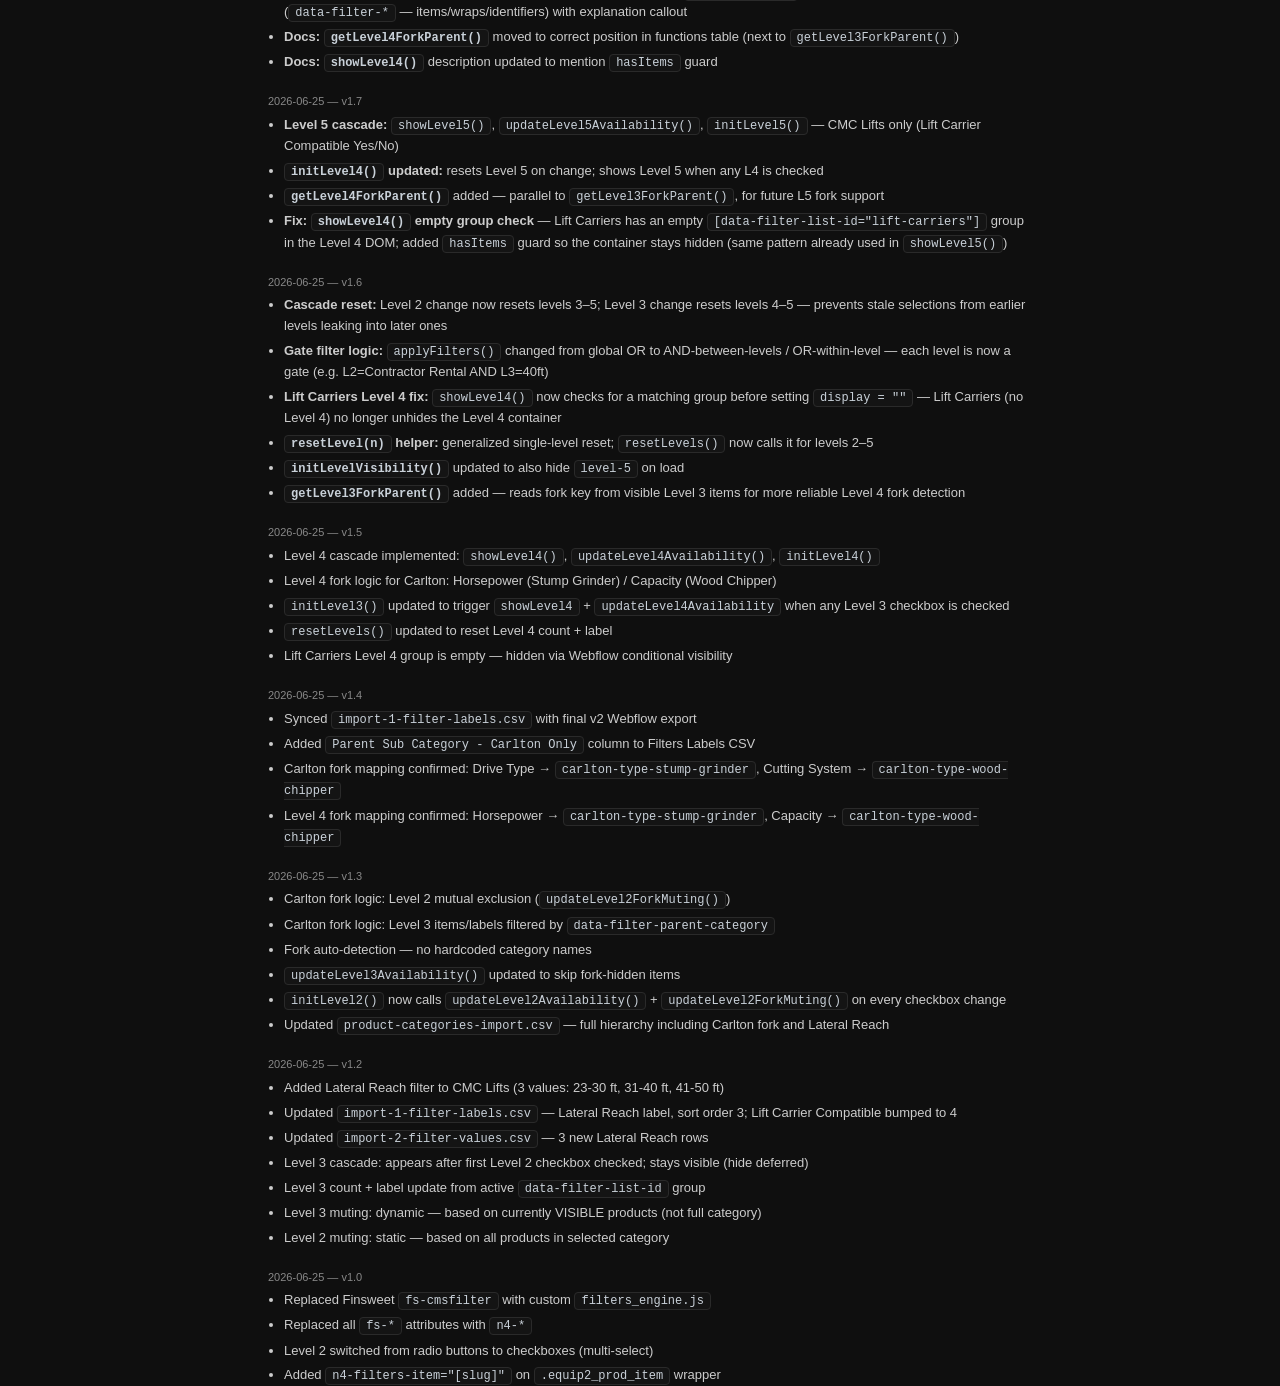
==== commit 7b1f8e96: "docs: update to v2.4" ====
--- a/index.html
+++ b/index.html
@@ -3,7 +3,7 @@
 <head>
   <meta charset="UTF-8" />
   <meta name="viewport" content="width=device-width, initial-scale=1.0" />
-  <title>CMC Filters Engine v2.3 — Docs</title>
+  <title>CMC Filters Engine v2.4 — Docs</title>
   <style>
     :root {
       --bg: #0f0f0f;
@@ -146,9 +146,7 @@
     <h3>Getting Started</h3>
     <ul>
       <li><a href="#overview" class="active">Overview</a></li>
-      <li><a href="#local-vs-webflow">Local vs Webflow</a></li>
       <li><a href="#equip2-embed">equip2_wrap Embeds</a></li>
-      <li><a href="#structure">File Structure</a></li>
     </ul>
     <div class="section-gap">
       <h3>User Experience</h3>
@@ -183,7 +181,7 @@
   <main>
 
     <section id="overview">
-      <h1>CMC Filters Engine <span class="version-tag">v2.3</span></h1>
+      <h1>CMC Filters Engine <span class="version-tag">v2.4</span></h1>
       <p class="subtitle">Custom Webflow CMS filter system — no Finsweet, JS with <code>n4-*</code> attributes.</p>
       <p>
         Replaces Finsweet's <code>fs-cmsfilter</code> with a JS engine built for CMC's
@@ -191,34 +189,6 @@
         availability muting, and Carlton's fork logic (conditional Level 3/4 based on Level 2 choice).
         Each level acts as a gate — AND between levels, OR within a level.
       </p>
-
-      <h2 id="local-vs-webflow">Local vs Webflow</h2>
-      <p>The system is split across two places — local files you edit here, and Webflow where they are deployed.</p>
-
-      <h3>Local (this repo)</h3>
-      <table>
-        <thead><tr><th>File</th><th>Purpose</th></tr></thead>
-        <tbody>
-          <tr><td><code>code/filters_engine.js</code></td><td>Main filter logic — all JS functions. Paste into Webflow JS embed after editing.</td></tr>
-          <tr><td><code>code/filters_engine.css</code></td><td>Filter UI overrides — currently empty, reserved. Paste into Webflow CSS embed when needed.</td></tr>
-          <tr><td><code>docs/index.html</code></td><td>This documentation file.</td></tr>
-          <tr><td><code>products/import-1-filter-labels.csv</code></td><td>Filter Labels CMS collection import.</td></tr>
-          <tr><td><code>products/import-2-filter-values.csv</code></td><td>Filters CMS collection import.</td></tr>
-          <tr><td><code>products/product-categories-import.csv</code></td><td>Categories reference.</td></tr>
-          <tr><td><code>products/schema-products-collection.csv</code></td><td>Products schema reference.</td></tr>
-        </tbody>
-      </table>
-
-      <h3>Webflow</h3>
-      <table>
-        <thead><tr><th>Location</th><th>What lives there</th></tr></thead>
-        <tbody>
-          <tr><td>CMS Collections</td><td>Filter Labels, Filters, Products — source of truth for all filter values and slugs.</td></tr>
-          <tr><td>Designer — filter form</td><td><code>n4-*</code> and <code>data-*</code> attributes on inputs, items, and wrappers.</td></tr>
-          <tr><td>Designer — product list</td><td><code>n4-filters-item</code>, <code>n4-list-field</code>, <code>n4-list-value</code> on product cards.</td></tr>
-          <tr><td><code>equip2_wrap</code> section — Custom Code embeds</td><td>Two embeds: <code>filters_engine.css</code> (CSS, empty) + <code>filters_engine.js</code> (JS engine).</td></tr>
-        </tbody>
-      </table>
 
       <h2 id="equip2-embed">equip2_wrap — Code Embeds</h2>
       <p>
@@ -242,18 +212,6 @@
         <strong>Deploying changes:</strong> After editing <code>filters_engine.js</code> locally, open the JS Custom Code embed in Webflow Designer, replace the full content, then publish. Same process for CSS when it has content.
       </div>
 
-      <h2 id="structure">File Structure</h2>
-      <pre><code>CMS/
-├── code/
-│   ├── filters_engine.js   ← main filter logic (→ Webflow JS embed in equip2_wrap)
-│   └── filters_engine.css  ← filter UI overrides (→ Webflow CSS embed in equip2_wrap)
-├── docs/
-│   └── index.html          ← this file
-└── products/
-    ├── import-1-filter-labels.csv     ← Filter Labels collection
-    ├── import-2-filter-values.csv     ← Filters collection
-    ├── product-categories-import.csv  ← Categories reference
-    └── schema-products-collection.csv</code></pre>
     </section>
 
     <section id="attributes">
@@ -690,6 +648,14 @@
       <h2>Changelog</h2>
 
       <div class="changelog-entry">
+        <div class="date">2026-06-26 — v2.4</div>
+        <ul>
+          <li><strong>Muted filters fully disabled for keyboard:</strong> added <code>cb.disabled = !available</code> to all availability muting functions (L2–L5) and fork muting — previously <code>pointer-events: none</code> blocked mouse but Tab + Enter/Space still worked on muted items</li>
+          <li><strong>Docs: local env moved to <code>internal.html</code>:</strong> "Local vs Webflow" and "File Structure" sections removed from public docs, moved to a local-only <code>docs/internal.html</code> (added to <code>.gitignore</code>)</li>
+        </ul>
+      </div>
+
+      <div class="changelog-entry">
         <div class="date">2026-06-26 — v2.3</div>
         <ul>
           <li><strong>Level 2–5 initial hide moved to CSS:</strong> <code>[data-filters-dropdown="level-N"]:not(.is-visible) { display: none !important }</code> — JS IIFE removed</li>
